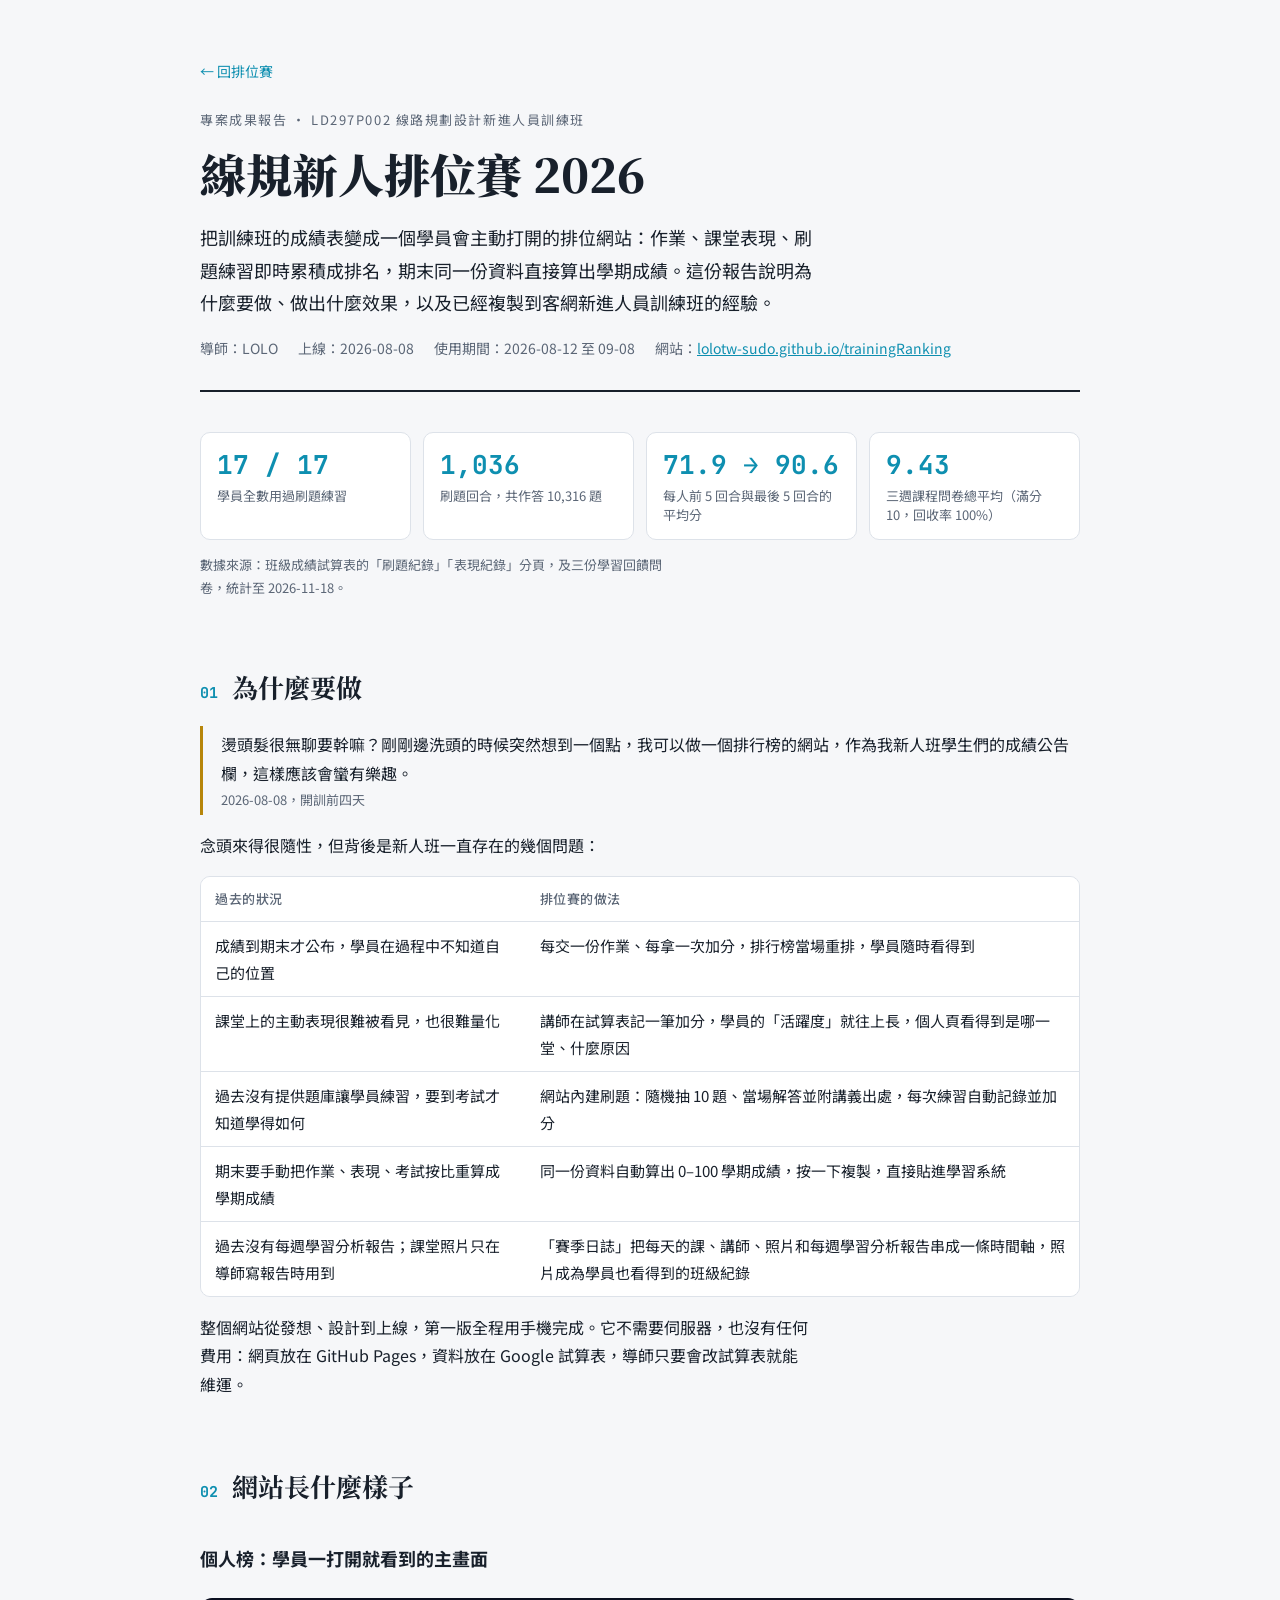
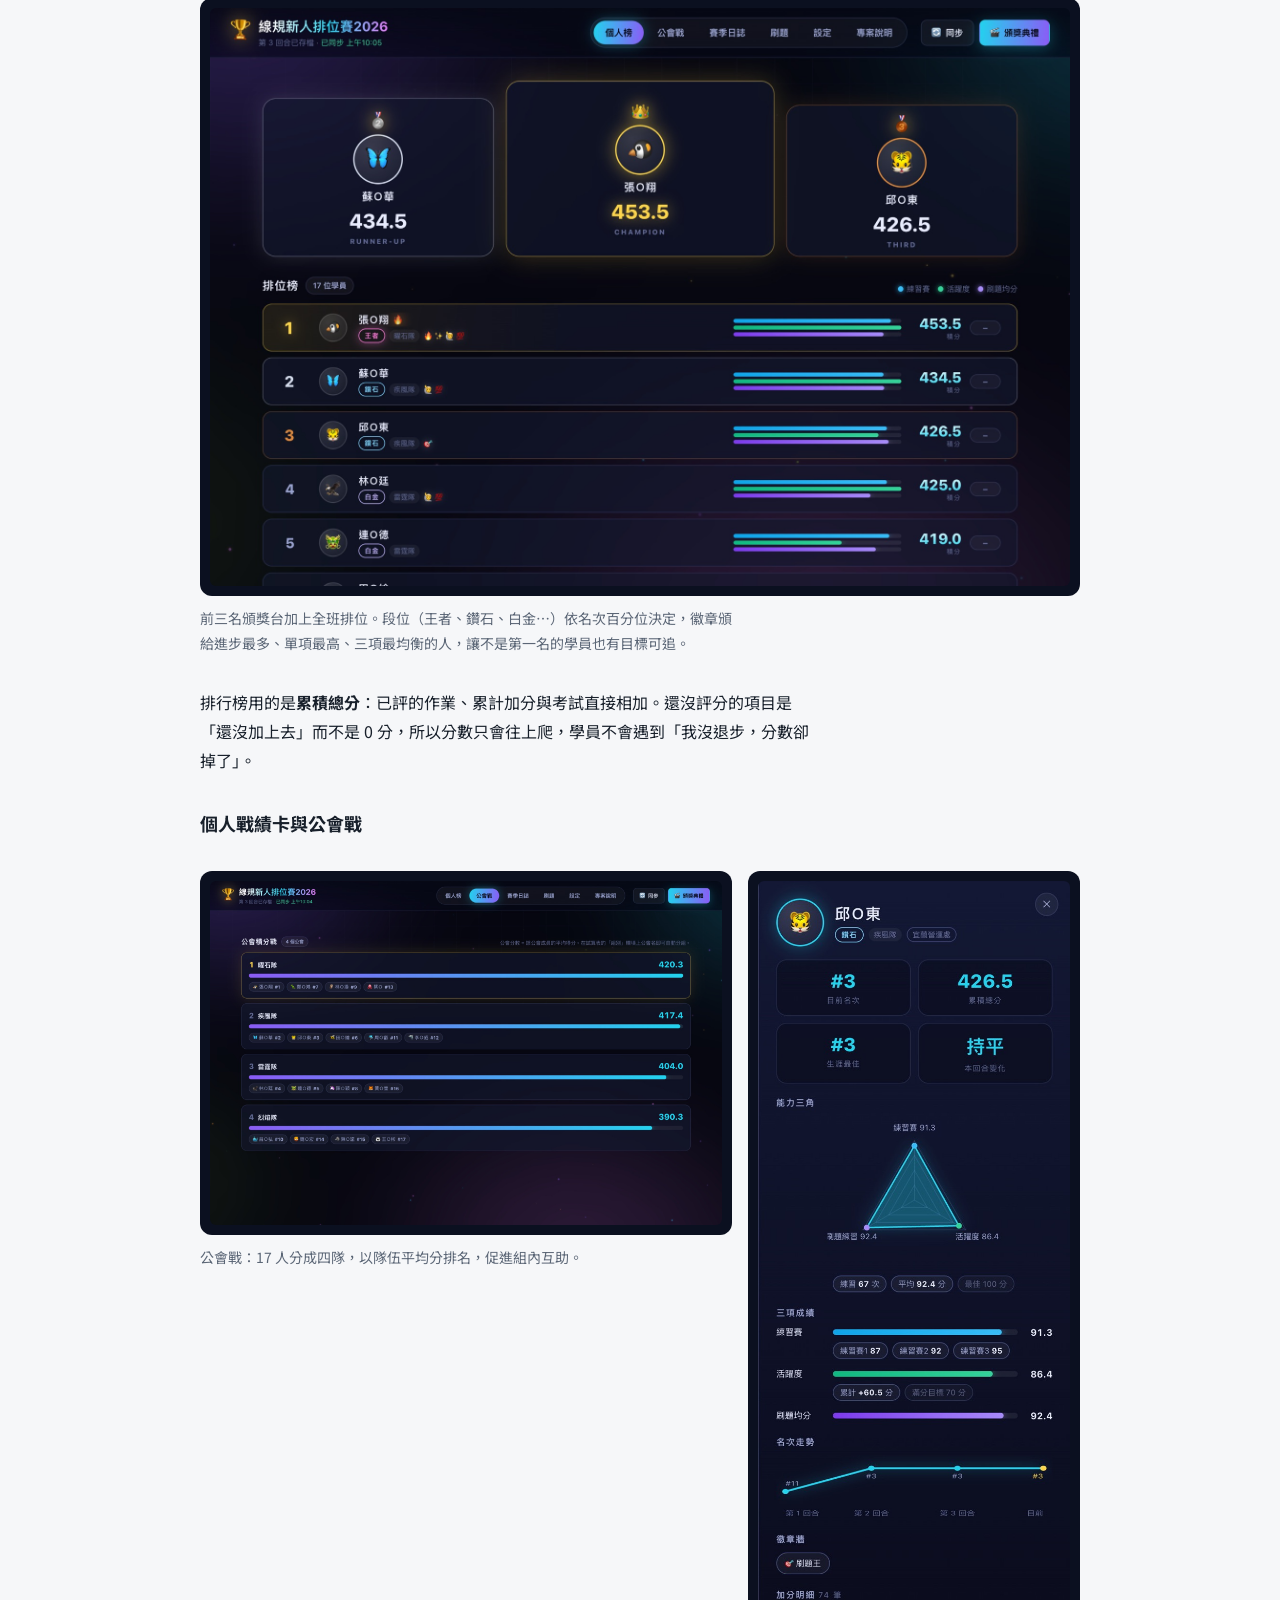
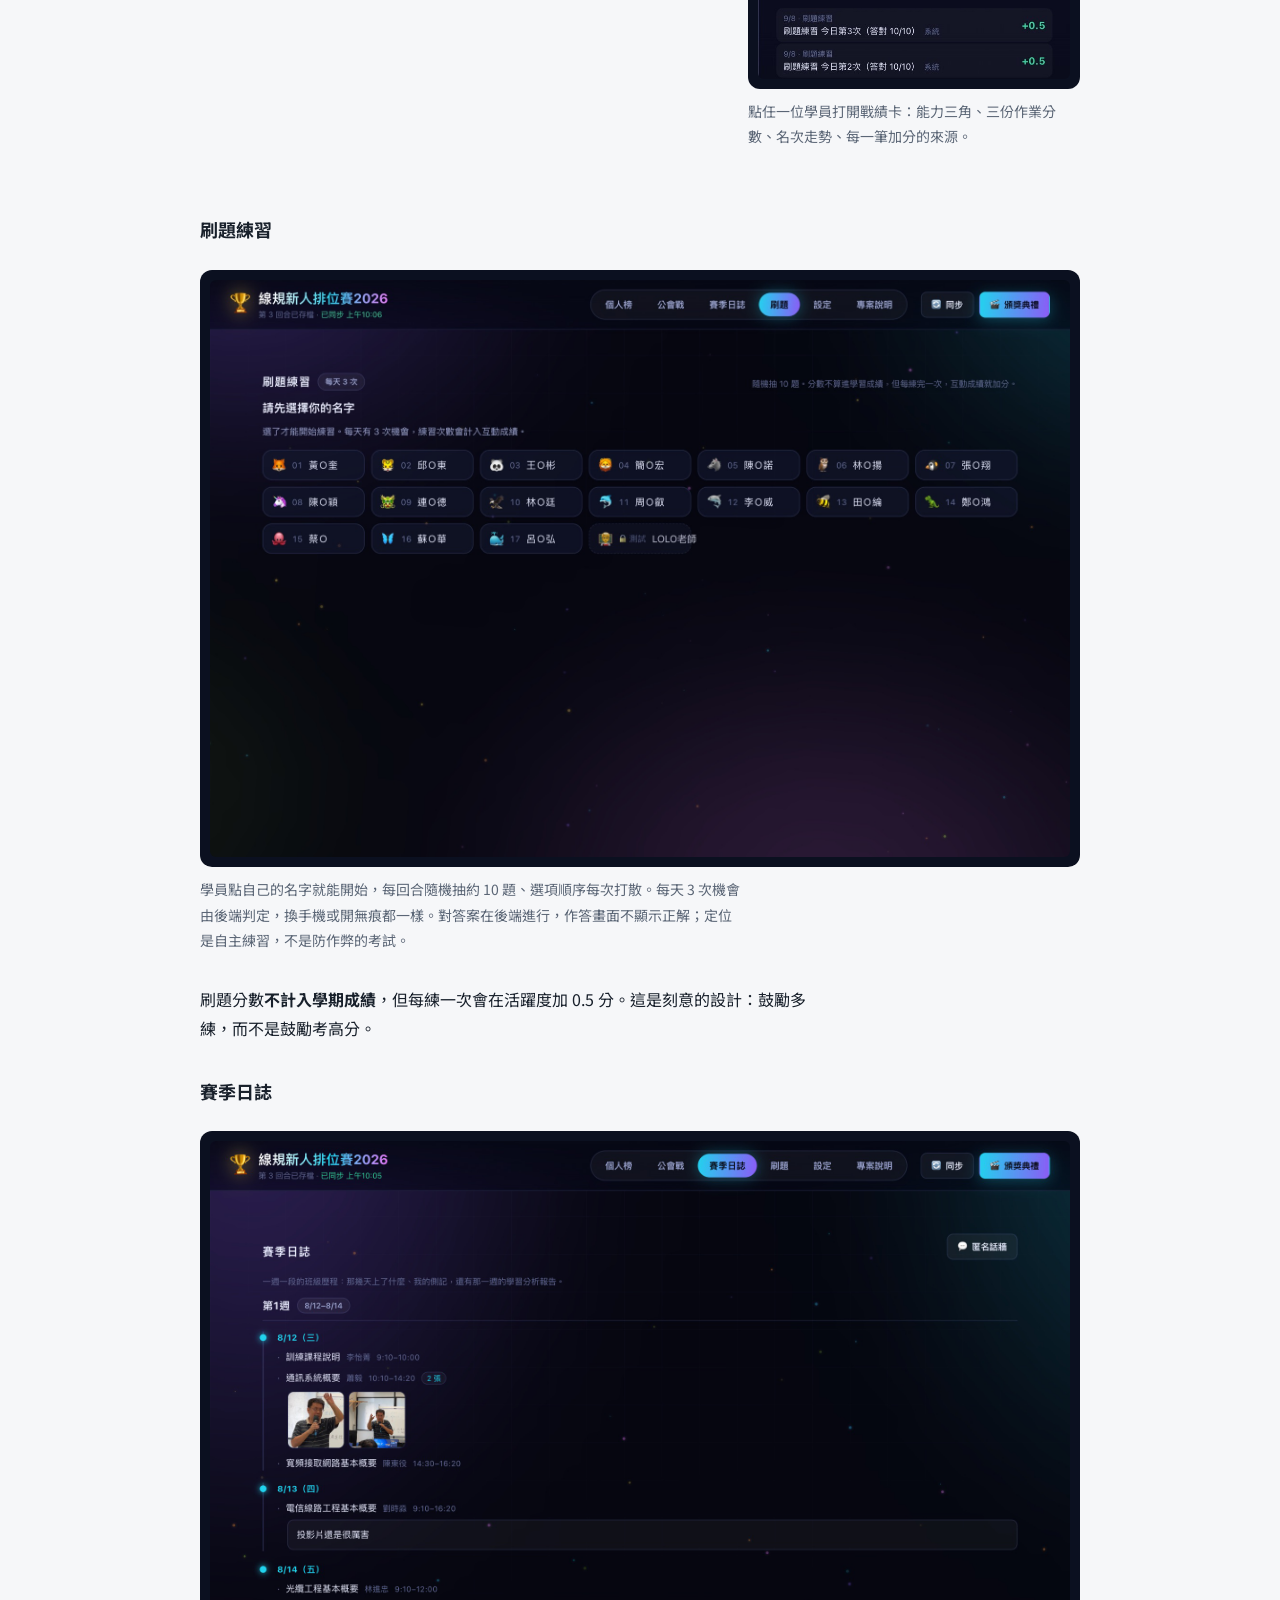
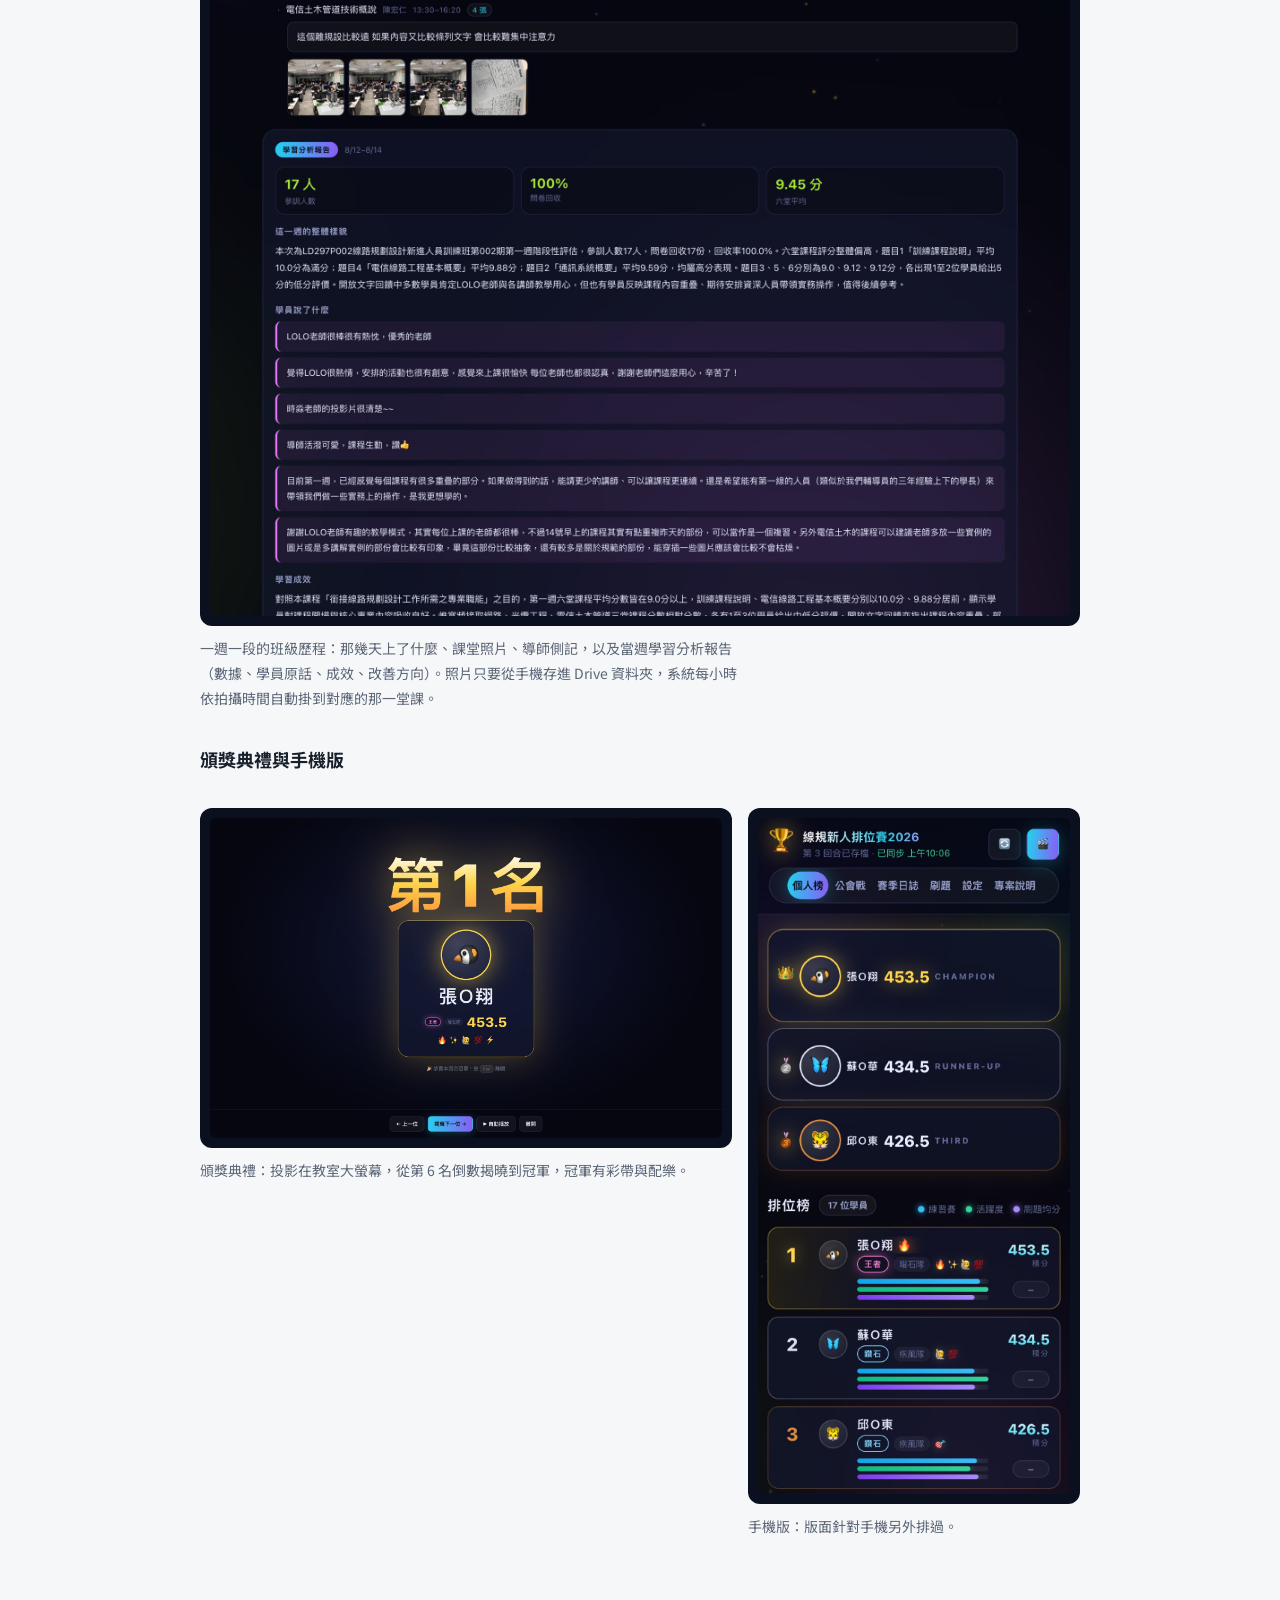
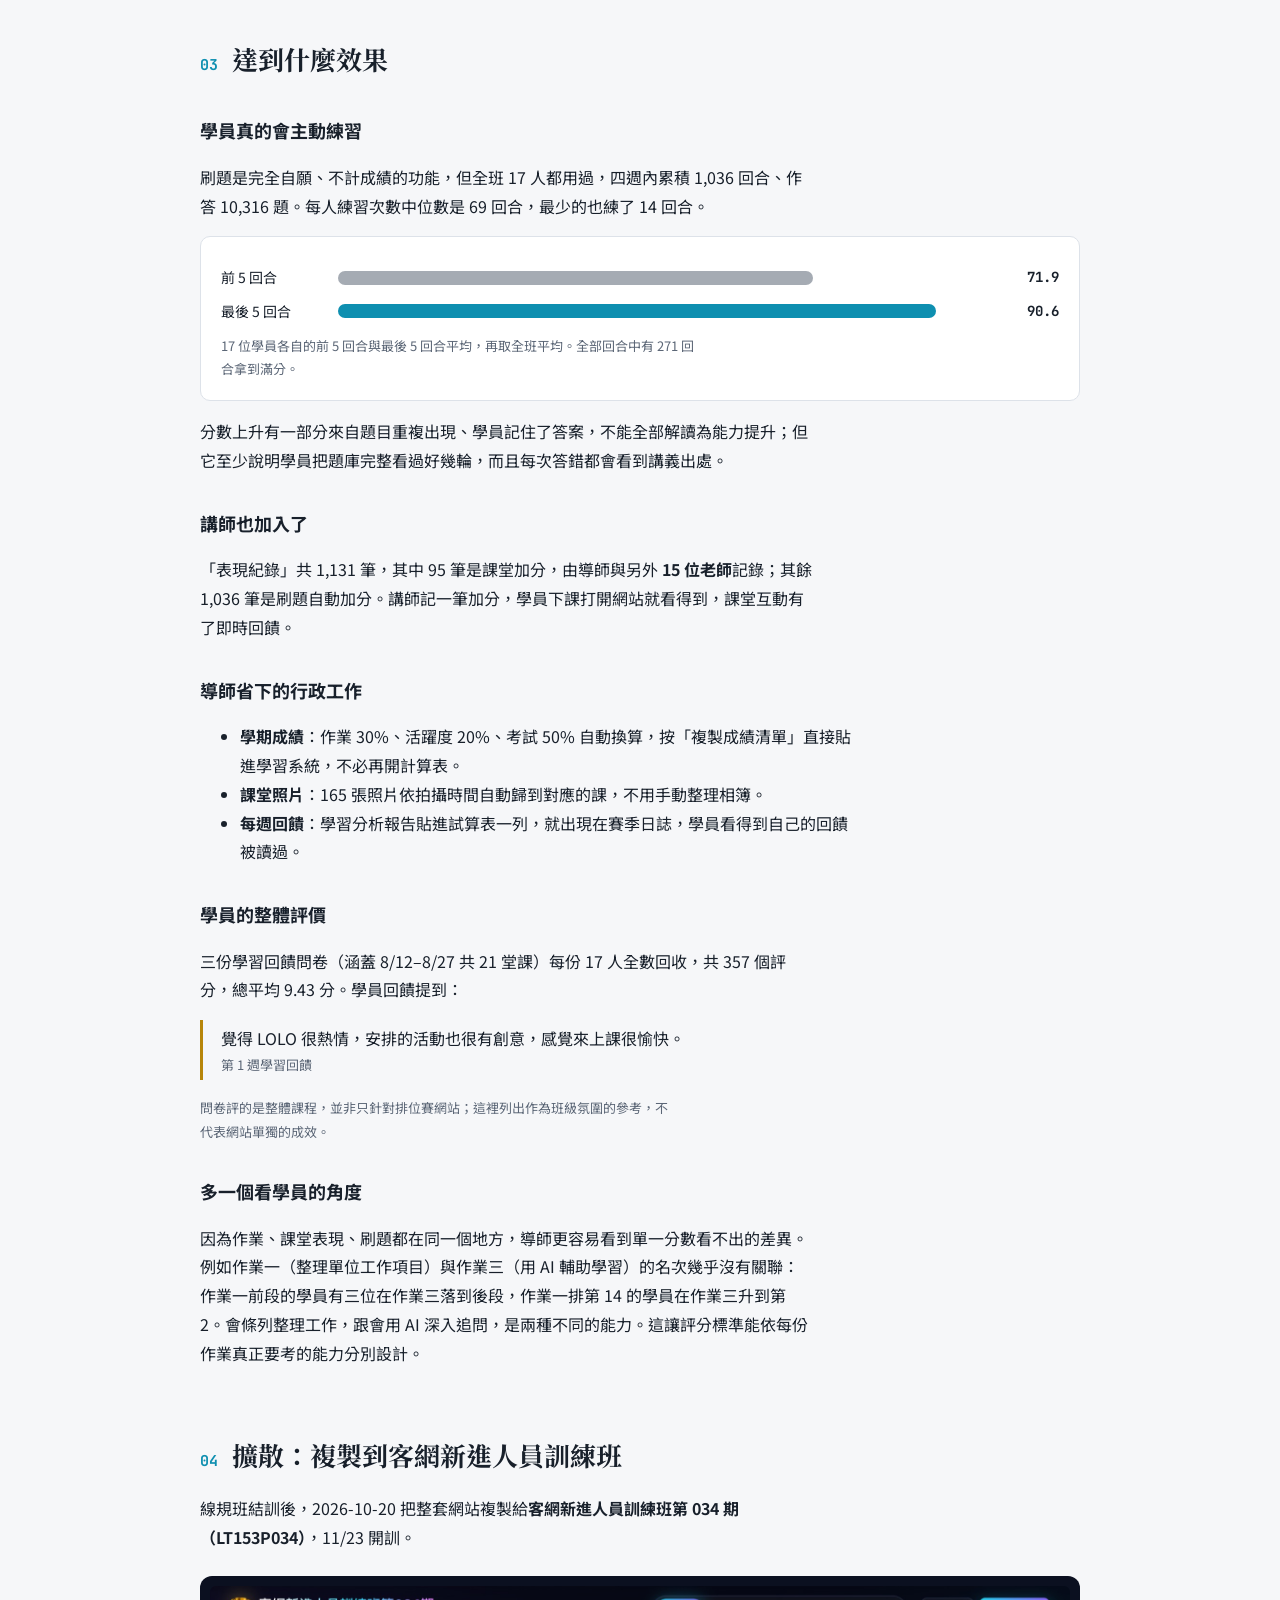
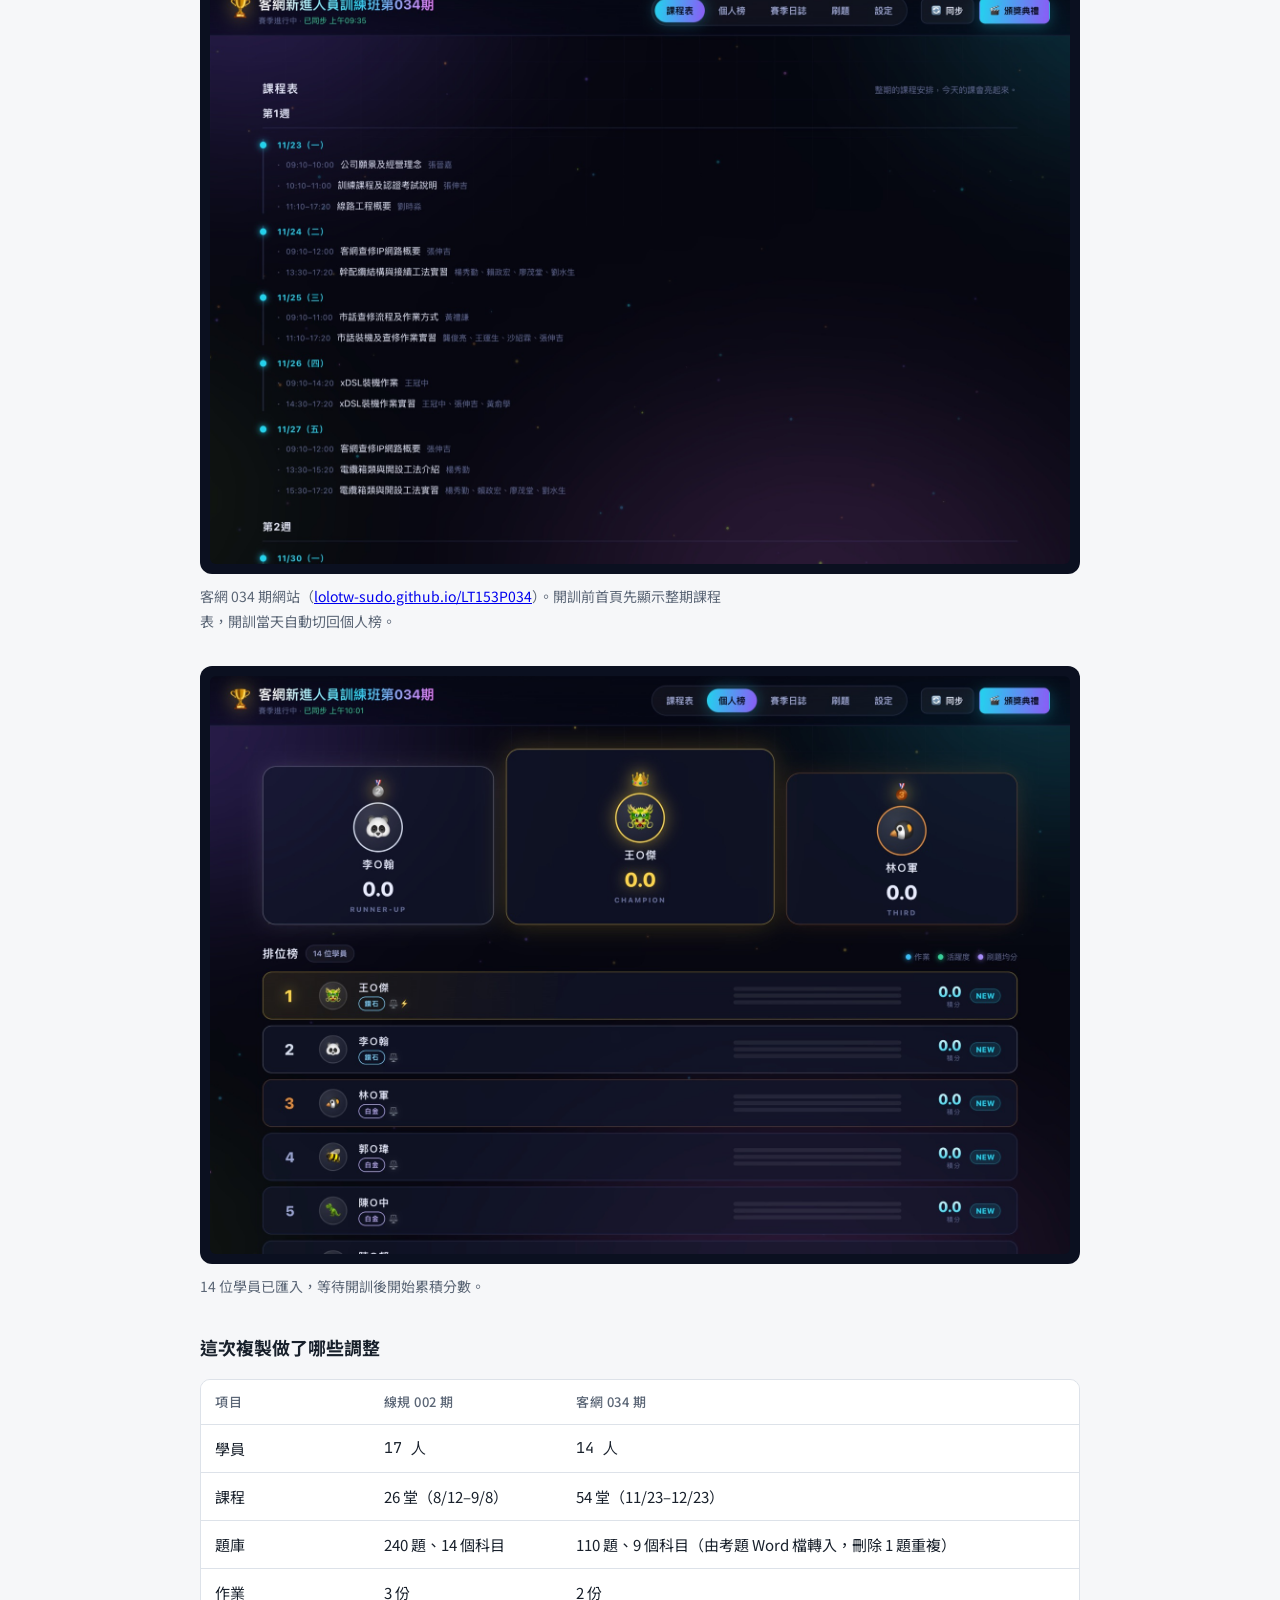
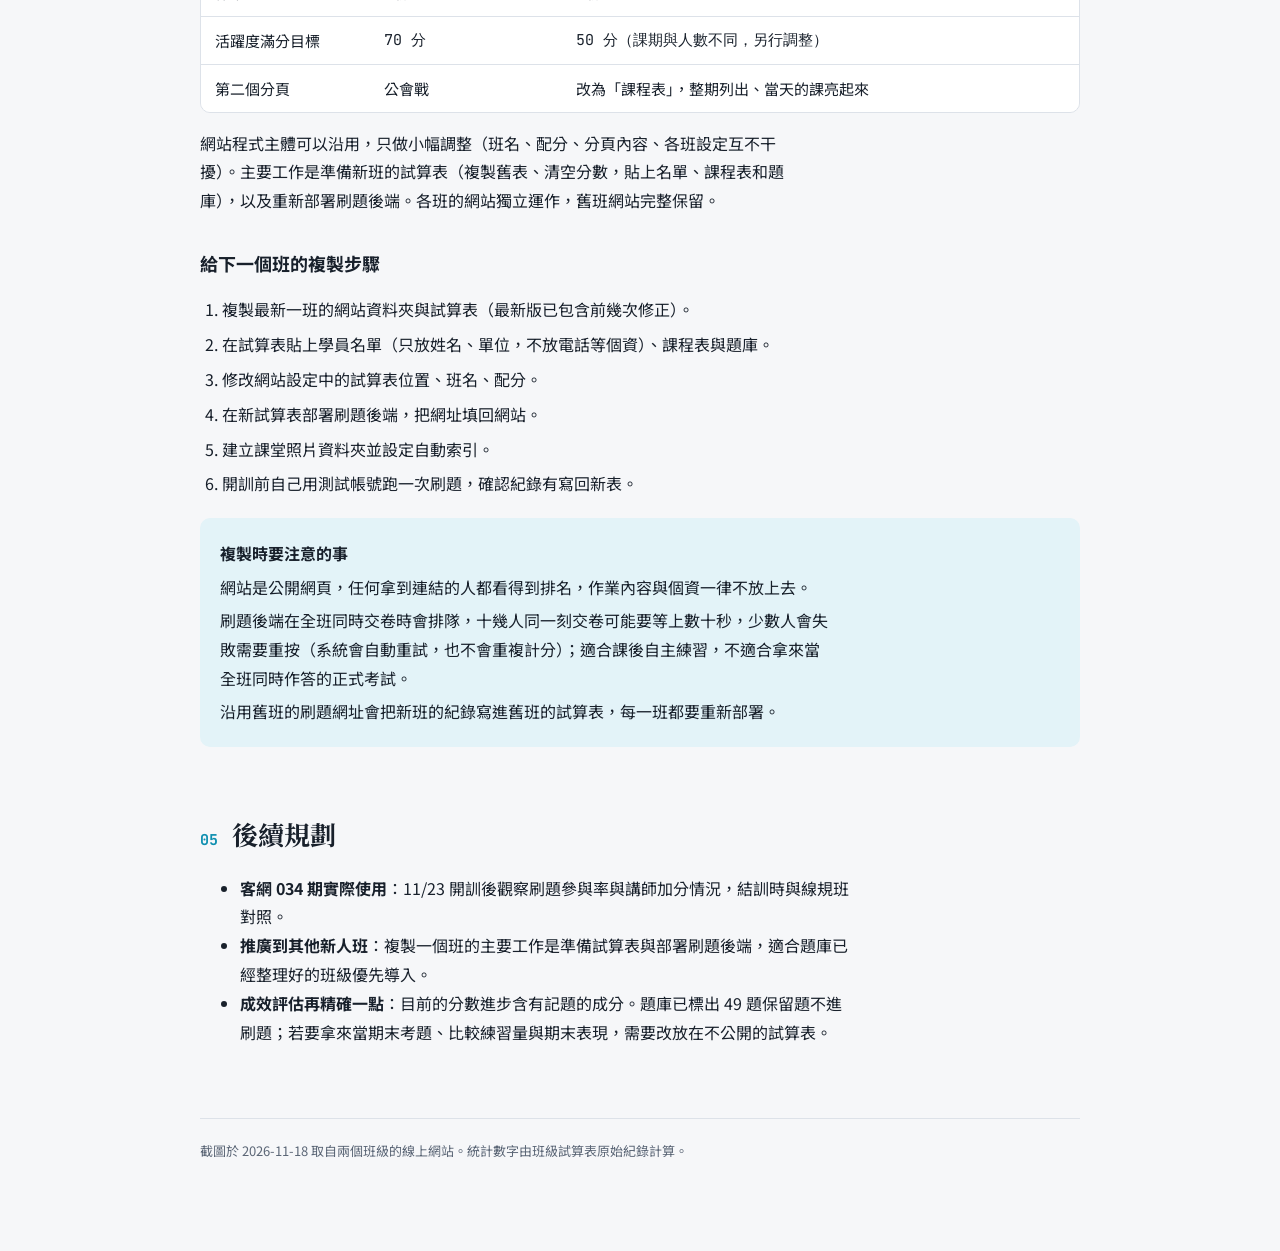
==== report/index.html @ 1663fa32 "專案說明：更正過去沒有學習分析報告、照片用途 Co-Authored-By: Claude Opus 5.5 <noreply@anthropic.com>" ====
<!DOCTYPE html>
<html lang="zh-Hant">
<head>
<meta charset="utf-8">
<meta name="viewport" content="width=device-width, initial-scale=1, viewport-fit=cover">
<link rel="icon" href="data:image/svg+xml,<svg xmlns=%27http://www.w3.org/2000/svg%27 viewBox=%270 0 100 100%27><text y=%27.9em%27 font-size=%2790%27>🏆</text></svg>">
<title>新人排位賽專案報告</title>
<link rel="stylesheet" href="https://fonts.googleapis.com/css2?family=Noto+Sans+TC:wght@400;500;700&family=Noto+Serif+TC:wght@600;900&family=JetBrains+Mono:wght@500;700&display=swap">
<style>
/* 版面：單欄報告，章節標號對應報告大綱；截圖用深色畫框呈現（網站本身是深色） */
:root{
  --bg:#f6f7f9; --paper:#ffffff; --ink:#18202b; --muted:#5b6676; --line:#dde2e9;
  --accent:#0e8fb0; --accent-soft:#e3f3f8; --gold:#b7860b; --frame:#0b1020;
  --f-display:"Noto Serif TC","Songti TC",serif;
  --f-body:"Noto Sans TC","PingFang TC","Microsoft JhengHei",sans-serif;
  --f-num:"JetBrains Mono",ui-monospace,Menlo,monospace;
}
@media (prefers-color-scheme:dark){:root:not([data-theme="light"]){
  --bg:#0d1118; --paper:#141a24; --ink:#e7ebf1; --muted:#9aa5b5; --line:#2a3342;
  --accent:#4cc3e2; --accent-soft:#16303a; --gold:#e7b84a; --frame:#05070d; color-scheme:dark}}
:root[data-theme="dark"]{
  --bg:#0d1118; --paper:#141a24; --ink:#e7ebf1; --muted:#9aa5b5; --line:#2a3342;
  --accent:#4cc3e2; --accent-soft:#16303a; --gold:#e7b84a; --frame:#05070d; color-scheme:dark}
body{background:var(--bg);color:var(--ink);font-family:var(--f-body);font-size:16px;line-height:1.8}
.wrap{max-width:880px;margin:0 auto;padding-block:48px 80px;
  padding-left:max(16px,env(safe-area-inset-left,0px));padding-right:max(16px,env(safe-area-inset-right,0px))}
header{border-bottom:2px solid var(--ink);padding-bottom:28px;margin-bottom:40px}
.eyebrow{font-size:13px;letter-spacing:.12em;color:var(--muted)}
h1{font-family:var(--f-display);font-weight:900;font-size:clamp(30px,6vw,46px);line-height:1.25;margin:.3em 0 .4em;text-wrap:balance}
.lede{font-size:18px;color:var(--ink);max-width:62ch;margin:0}
.meta{display:flex;flex-wrap:wrap;gap:6px 20px;margin-top:18px;font-size:14px;color:var(--muted)}
.meta a{color:var(--accent)}
h2{font-family:var(--f-display);font-size:26px;margin:64px 0 16px;display:flex;gap:14px;align-items:baseline;text-wrap:balance}
h2 .no{font-family:var(--f-num);font-size:15px;color:var(--accent);font-weight:700}
h3{font-size:18px;margin:32px 0 8px}
p,li{max-width:68ch}
.kpis{display:grid;grid-template-columns:repeat(4,minmax(0,1fr));gap:12px;margin:8px 0 8px}
.kpi{background:var(--paper);border:1px solid var(--line);border-radius:10px;padding:16px 16px 14px;min-width:0}
.kpi b{display:block;font-family:var(--f-num);font-size:26px;line-height:1.2;color:var(--accent);font-variant-numeric:tabular-nums}
.kpi span{display:block;font-size:13px;color:var(--muted);line-height:1.5;margin-top:6px}
@media (max-width:680px){.kpis{grid-template-columns:repeat(2,minmax(0,1fr))}}
.note{font-size:13px;color:var(--muted)}
figure{margin:24px 0 32px}
figure .shot{background:var(--frame);border-radius:12px;padding:10px;overflow:hidden}
figure img{display:block;width:100%;height:auto;border-radius:6px}
figcaption{font-size:14px;color:var(--muted);margin-top:10px;max-width:68ch}
.pair{display:grid;grid-template-columns:minmax(0,1.6fr) minmax(0,1fr);gap:16px;align-items:start}
@media (max-width:680px){.pair{grid-template-columns:1fr}}
.narrow .shot{max-width:380px}
table{border-collapse:collapse;width:100%;font-size:15px;background:var(--paper)}
.tbl{overflow-x:auto;border:1px solid var(--line);border-radius:10px;margin:16px 0}
th,td{text-align:left;padding:10px 14px;border-bottom:1px solid var(--line);vertical-align:top}
th{font-size:13px;color:var(--muted);font-weight:500;letter-spacing:.04em;white-space:nowrap}
tr:last-child td{border-bottom:0}
td.n{font-family:var(--f-num);font-variant-numeric:tabular-nums;white-space:nowrap}
.trend{background:var(--paper);border:1px solid var(--line);border-radius:10px;padding:20px;margin:16px 0}
.bar{display:grid;grid-template-columns:7.5em minmax(0,1fr) 3.5em;gap:12px;align-items:center;margin:8px 0;font-size:14px}
.bar i{display:block;height:14px;border-radius:7px;background:var(--accent)}
.bar i.lo{background:var(--muted);opacity:.55}
.bar em{font-style:normal;font-family:var(--f-num);font-weight:700;text-align:right}
blockquote{margin:16px 0;padding:4px 0 4px 18px;border-left:3px solid var(--gold);color:var(--ink)}
blockquote cite{display:block;font-style:normal;font-size:13px;color:var(--muted)}
ol.steps{padding-left:1.4em}
ol.steps li{margin:6px 0}
.callout{background:var(--accent-soft);border-radius:10px;padding:16px 20px;margin:20px 0}
.callout p{margin:.3em 0}
footer{margin-top:72px;padding-top:20px;border-top:1px solid var(--line);font-size:13px;color:var(--muted)}
.back{display:inline-block;margin-bottom:24px;font-size:14px;color:var(--accent);text-decoration:none}
.back:hover{text-decoration:underline}
a:focus-visible{outline:2px solid var(--accent);outline-offset:2px}
</style>
</head>
<body>

<div class="wrap">
<a class="back" href="../">← 回排位賽</a>
<header>
  <div class="eyebrow">專案成果報告 ・ LD297P002 線路規劃設計新進人員訓練班</div>
  <h1>線規新人排位賽 2026</h1>
  <p class="lede">把訓練班的成績表變成一個學員會主動打開的排位網站：作業、課堂表現、刷題練習即時累積成排名，期末同一份資料直接算出學期成績。這份報告說明為什麼要做、做出什麼效果，以及已經複製到客網新進人員訓練班的經驗。</p>
  <div class="meta">
    <span>導師：LOLO</span>
    <span>上線：2026-08-08</span>
    <span>使用期間：2026-08-12 至 09-08</span>
    <span>網站：<a href="https://lolotw-sudo.github.io/trainingRanking/" target="_blank" rel="noopener">lolotw-sudo.github.io/trainingRanking</a></span>
  </div>
</header>

<section>
  <div class="kpis">
    <div class="kpi"><b>17 / 17</b><span>學員全數用過刷題練習</span></div>
    <div class="kpi"><b>1,036</b><span>刷題回合，共作答 10,316 題</span></div>
    <div class="kpi"><b>71.9 → 90.6</b><span>每人前 5 回合與最後 5 回合的平均分</span></div>
    <div class="kpi"><b>9.43</b><span>三週課程問卷總平均（滿分 10，回收率 100%）</span></div>
  </div>
  <p class="note">數據來源：班級成績試算表的「刷題紀錄」「表現紀錄」分頁，及三份學習回饋問卷，統計至 2026-11-18。</p>
</section>

<section>
  <h2><span class="no">01</span>為什麼要做</h2>
  <blockquote>
    燙頭髮很無聊要幹嘛？剛剛邊洗頭的時候突然想到一個點，我可以做一個排行榜的網站，作為我新人班學生們的成績公告欄，這樣應該會蠻有樂趣。
    <cite>2026-08-08，開訓前四天</cite>
  </blockquote>
  <p>念頭來得很隨性，但背後是新人班一直存在的幾個問題：</p>
  <div class="tbl"><table>
    <thead><tr><th>過去的狀況</th><th>排位賽的做法</th></tr></thead>
    <tbody>
      <tr><td>成績到期末才公布，學員在過程中不知道自己的位置</td><td>每交一份作業、每拿一次加分，排行榜當場重排，學員隨時看得到</td></tr>
      <tr><td>課堂上的主動表現很難被看見，也很難量化</td><td>講師在試算表記一筆加分，學員的「活躍度」就往上長，個人頁看得到是哪一堂、什麼原因</td></tr>
      <tr><td>過去沒有提供題庫讓學員練習，要到考試才知道學得如何</td><td>網站內建刷題：隨機抽 10 題、當場解答並附講義出處，每次練習自動記錄並加分</td></tr>
      <tr><td>期末要手動把作業、表現、考試按比重算成學期成績</td><td>同一份資料自動算出 0–100 學期成績，按一下複製，直接貼進學習系統</td></tr>
      <tr><td>過去沒有每週學習分析報告；課堂照片只在導師寫報告時用到</td><td>「賽季日誌」把每天的課、講師、照片和每週學習分析報告串成一條時間軸，照片成為學員也看得到的班級紀錄</td></tr>
    </tbody>
  </table></div>
  <p>整個網站從發想、設計到上線，第一版全程用手機完成。它不需要伺服器，也沒有任何費用：網頁放在 GitHub Pages，資料放在 Google 試算表，導師只要會改試算表就能維運。</p>
</section>

<section>
  <h2><span class="no">02</span>網站長什麼樣子</h2>

  <h3>個人榜：學員一打開就看到的主畫面</h3>
  <figure>
    <div class="shot"><img src="img/01-solo.jpg" alt="個人榜：前三名頒獎台與 17 位學員的排位列表，每列有練習賽、活躍度、刷題均分三條進度條" loading="lazy"></div>
    <figcaption>前三名頒獎台加上全班排位。段位（王者、鑽石、白金⋯）依名次百分位決定，徽章頒給進步最多、單項最高、三項最均衡的人，讓不是第一名的學員也有目標可追。</figcaption>
  </figure>
  <p>排行榜用的是<strong>累積總分</strong>：已評的作業、累計加分與考試直接相加。還沒評分的項目是「還沒加上去」而不是 0 分，所以分數只會往上爬，學員不會遇到「我沒退步，分數卻掉了」。</p>

  <h3>個人戰績卡與公會戰</h3>
  <div class="pair">
    <figure>
      <div class="shot"><img src="img/02-team.jpg" alt="公會戰：四隊依平均累積分數排名" loading="lazy"></div>
      <figcaption>公會戰：17 人分成四隊，以隊伍平均分排名，促進組內互助。</figcaption>
    </figure>
    <figure>
      <div class="shot"><img src="img/03-card.jpg" alt="個人戰績卡：名次、累積總分、能力三角雷達圖、三項成績、名次走勢、徽章與加分明細" loading="lazy"></div>
      <figcaption>點任一位學員打開戰績卡：能力三角、三份作業分數、名次走勢、每一筆加分的來源。</figcaption>
    </figure>
  </div>

  <h3>刷題練習</h3>
  <figure>
    <div class="shot"><img src="img/05-quiz.jpg" alt="刷題頁：學員點選自己的名字開始練習，每天 3 次" loading="lazy"></div>
    <figcaption>學員點自己的名字就能開始，每回合隨機抽約 10 題、選項順序每次打散。每天 3 次機會由後端判定，換手機或開無痕都一樣。對答案在後端進行，作答畫面不顯示正解；定位是自主練習，不是防作弊的考試。</figcaption>
  </figure>
  <p>刷題分數<strong>不計入學期成績</strong>，但每練一次會在活躍度加 0.5 分。這是刻意的設計：鼓勵多練，而不是鼓勵考高分。</p>

  <h3>賽季日誌</h3>
  <figure>
    <div class="shot"><img src="img/04-log.jpg" alt="賽季日誌：第一週每天的課程、講師、課堂照片、導師側記與學習分析報告" loading="lazy"></div>
    <figcaption>一週一段的班級歷程：那幾天上了什麼、課堂照片、導師側記，以及當週學習分析報告（數據、學員原話、成效、改善方向）。照片只要從手機存進 Drive 資料夾，系統每小時依拍攝時間自動掛到對應的那一堂課。</figcaption>
  </figure>

  <h3>頒獎典禮與手機版</h3>
  <div class="pair">
    <figure>
      <div class="shot"><img src="img/07-ceremony.jpg" alt="頒獎典禮全螢幕畫面：第 1 名揭曉" loading="lazy"></div>
      <figcaption>頒獎典禮：投影在教室大螢幕，從第 6 名倒數揭曉到冠軍，冠軍有彩帶與配樂。</figcaption>
    </figure>
    <figure class="narrow">
      <div class="shot"><img src="img/06-mobile.jpg" alt="手機版個人榜" loading="lazy"></div>
      <figcaption>手機版：版面針對手機另外排過。</figcaption>
    </figure>
  </div>
</section>

<section>
  <h2><span class="no">03</span>達到什麼效果</h2>

  <h3>學員真的會主動練習</h3>
  <p>刷題是完全自願、不計成績的功能，但全班 17 人都用過，四週內累積 1,036 回合、作答 10,316 題。每人練習次數中位數是 69 回合，最少的也練了 14 回合。</p>
  <div class="trend" role="img" aria-label="每位學員前 5 回合平均 71.9 分，最後 5 回合平均 90.6 分">
    <div class="bar"><span>前 5 回合</span><i class="lo" style="width:71.9%"></i><em>71.9</em></div>
    <div class="bar"><span>最後 5 回合</span><i style="width:90.6%"></i><em>90.6</em></div>
    <p class="note" style="margin:10px 0 0">17 位學員各自的前 5 回合與最後 5 回合平均，再取全班平均。全部回合中有 271 回合拿到滿分。</p>
  </div>
  <p>分數上升有一部分來自題目重複出現、學員記住了答案，不能全部解讀為能力提升；但它至少說明學員把題庫完整看過好幾輪，而且每次答錯都會看到講義出處。</p>

  <h3>講師也加入了</h3>
  <p>「表現紀錄」共 1,131 筆，其中 95 筆是課堂加分，由導師與另外 <strong>15 位老師</strong>記錄；其餘 1,036 筆是刷題自動加分。講師記一筆加分，學員下課打開網站就看得到，課堂互動有了即時回饋。</p>

  <h3>導師省下的行政工作</h3>
  <ul>
    <li><strong>學期成績</strong>：作業 30%、活躍度 20%、考試 50% 自動換算，按「複製成績清單」直接貼進學習系統，不必再開計算表。</li>
    <li><strong>課堂照片</strong>：165 張照片依拍攝時間自動歸到對應的課，不用手動整理相簿。</li>
    <li><strong>每週回饋</strong>：學習分析報告貼進試算表一列，就出現在賽季日誌，學員看得到自己的回饋被讀過。</li>
  </ul>

  <h3>學員的整體評價</h3>
  <p>三份學習回饋問卷（涵蓋 8/12–8/27 共 21 堂課）每份 17 人全數回收，共 357 個評分，總平均 9.43 分。學員回饋提到：</p>
  <blockquote>覺得 LOLO 很熱情，安排的活動也很有創意，感覺來上課很愉快。<cite>第 1 週學習回饋</cite></blockquote>
  <p class="note">問卷評的是整體課程，並非只針對排位賽網站；這裡列出作為班級氛圍的參考，不代表網站單獨的成效。</p>

  <h3>多一個看學員的角度</h3>
  <p>因為作業、課堂表現、刷題都在同一個地方，導師更容易看到單一分數看不出的差異。例如作業一（整理單位工作項目）與作業三（用 AI 輔助學習）的名次幾乎沒有關聯：作業一前段的學員有三位在作業三落到後段，作業一排第 14 的學員在作業三升到第 2。會條列整理工作，跟會用 AI 深入追問，是兩種不同的能力。這讓評分標準能依每份作業真正要考的能力分別設計。</p>
</section>

<section>
  <h2><span class="no">04</span>擴散：複製到客網新進人員訓練班</h2>
  <p>線規班結訓後，2026-10-20 把整套網站複製給<strong>客網新進人員訓練班第 034 期（LT153P034）</strong>，11/23 開訓。</p>
  <figure>
    <div class="shot"><img src="img/08-kw-home.jpg" alt="客網 034 期網站首頁：課程表分頁，列出 11/23 起每天的課程與講師" loading="lazy"></div>
    <figcaption>客網 034 期網站（<a href="https://lolotw-sudo.github.io/LT153P034/" target="_blank" rel="noopener">lolotw-sudo.github.io/LT153P034</a>）。開訓前首頁先顯示整期課程表，開訓當天自動切回個人榜。</figcaption>
  </figure>
  <figure>
    <div class="shot"><img src="img/10-kw-solo.jpg" alt="客網 034 期個人榜，14 位學員已就位，分數尚未開始累積" loading="lazy"></div>
    <figcaption>14 位學員已匯入，等待開訓後開始累積分數。</figcaption>
  </figure>

  <h3>這次複製做了哪些調整</h3>
  <div class="tbl"><table>
    <thead><tr><th>項目</th><th>線規 002 期</th><th>客網 034 期</th></tr></thead>
    <tbody>
      <tr><td>學員</td><td class="n">17 人</td><td class="n">14 人</td></tr>
      <tr><td>課程</td><td>26 堂（8/12–9/8）</td><td>54 堂（11/23–12/23）</td></tr>
      <tr><td>題庫</td><td>240 題、14 個科目</td><td>110 題、9 個科目（由考題 Word 檔轉入，刪除 1 題重複）</td></tr>
      <tr><td>作業</td><td>3 份</td><td>2 份</td></tr>
      <tr><td>活躍度滿分目標</td><td class="n">70 分</td><td class="n">50 分（課期與人數不同，另行調整）</td></tr>
      <tr><td>第二個分頁</td><td>公會戰</td><td>改為「課程表」，整期列出、當天的課亮起來</td></tr>
    </tbody>
  </table></div>
  <p>網站程式主體可以沿用，只做小幅調整（班名、配分、分頁內容、各班設定互不干擾）。主要工作是準備新班的試算表（複製舊表、清空分數，貼上名單、課程表和題庫），以及重新部署刷題後端。各班的網站獨立運作，舊班網站完整保留。</p>

  <h3>給下一個班的複製步驟</h3>
  <ol class="steps">
    <li>複製最新一班的網站資料夾與試算表（最新版已包含前幾次修正）。</li>
    <li>在試算表貼上學員名單（只放姓名、單位，不放電話等個資）、課程表與題庫。</li>
    <li>修改網站設定中的試算表位置、班名、配分。</li>
    <li>在新試算表部署刷題後端，把網址填回網站。</li>
    <li>建立課堂照片資料夾並設定自動索引。</li>
    <li>開訓前自己用測試帳號跑一次刷題，確認紀錄有寫回新表。</li>
  </ol>

  <div class="callout">
    <p><strong>複製時要注意的事</strong></p>
    <p>網站是公開網頁，任何拿到連結的人都看得到排名，作業內容與個資一律不放上去。</p>
    <p>刷題後端在全班同時交卷時會排隊，十幾人同一刻交卷可能要等上數十秒，少數人會失敗需要重按（系統會自動重試，也不會重複計分）；適合課後自主練習，不適合拿來當全班同時作答的正式考試。</p>
    <p>沿用舊班的刷題網址會把新班的紀錄寫進舊班的試算表，每一班都要重新部署。</p>
  </div>
</section>

<section>
  <h2><span class="no">05</span>後續規劃</h2>
  <ul>
    <li><strong>客網 034 期實際使用</strong>：11/23 開訓後觀察刷題參與率與講師加分情況，結訓時與線規班對照。</li>
    <li><strong>推廣到其他新人班</strong>：複製一個班的主要工作是準備試算表與部署刷題後端，適合題庫已經整理好的班級優先導入。</li>
    <li><strong>成效評估再精確一點</strong>：目前的分數進步含有記題的成分。題庫已標出 49 題保留題不進刷題；若要拿來當期末考題、比較練習量與期末表現，需要改放在不公開的試算表。</li>
  </ul>
</section>

<footer>
  截圖於 2026-11-18 取自兩個班級的線上網站。統計數字由班級試算表原始紀錄計算。
</footer>
</div>
</body>
</html>
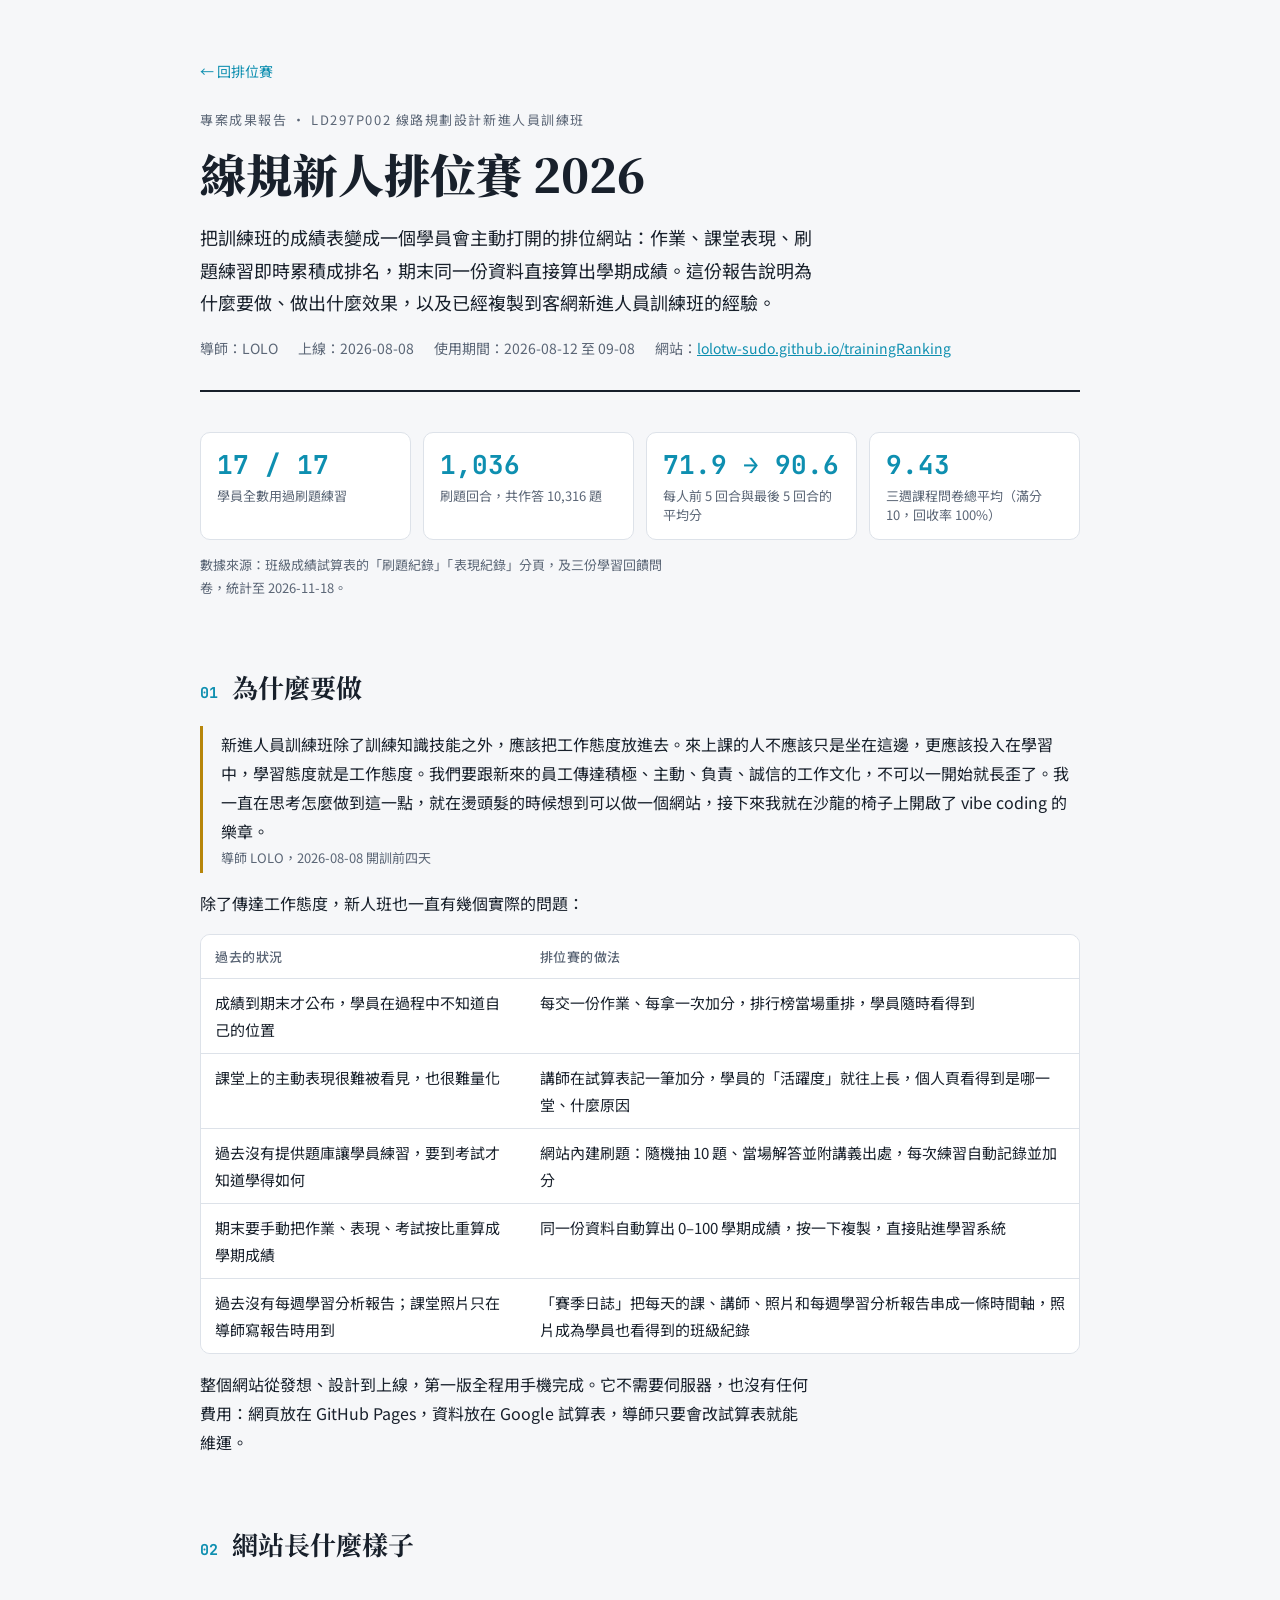
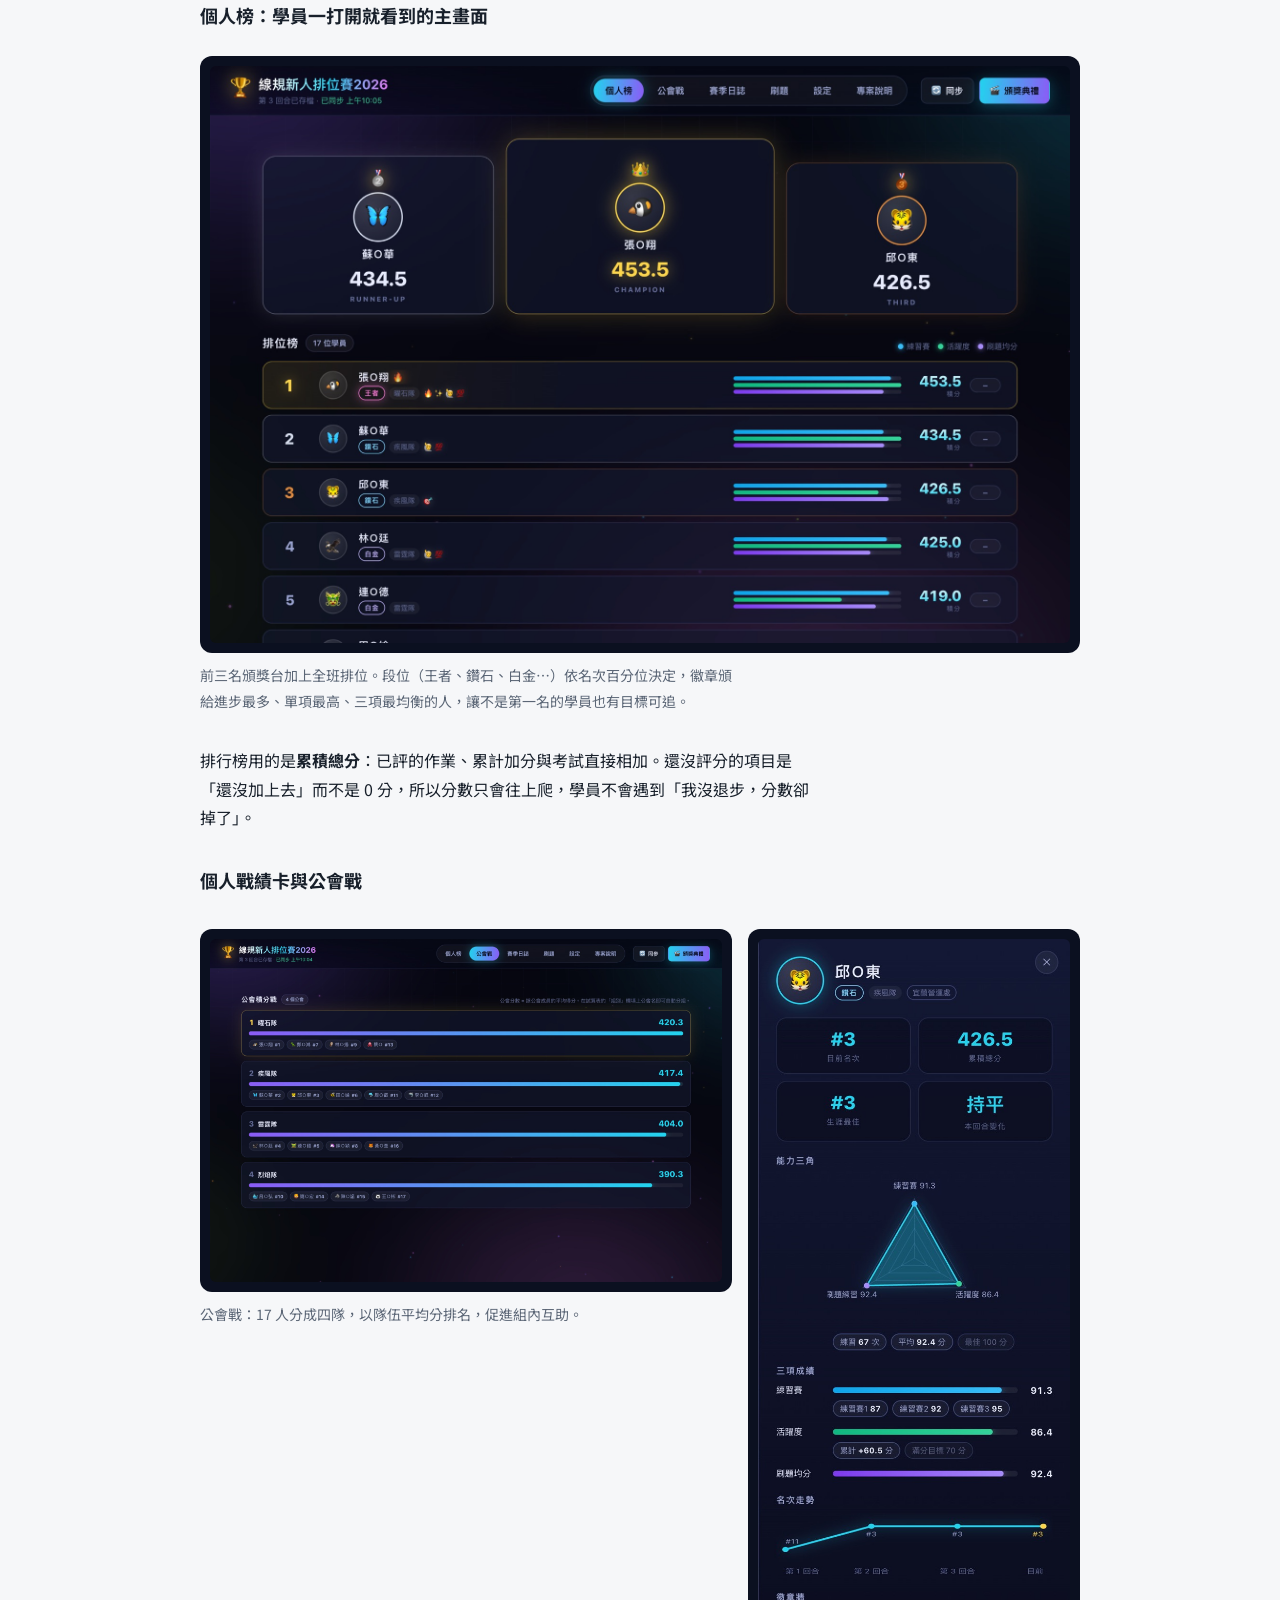
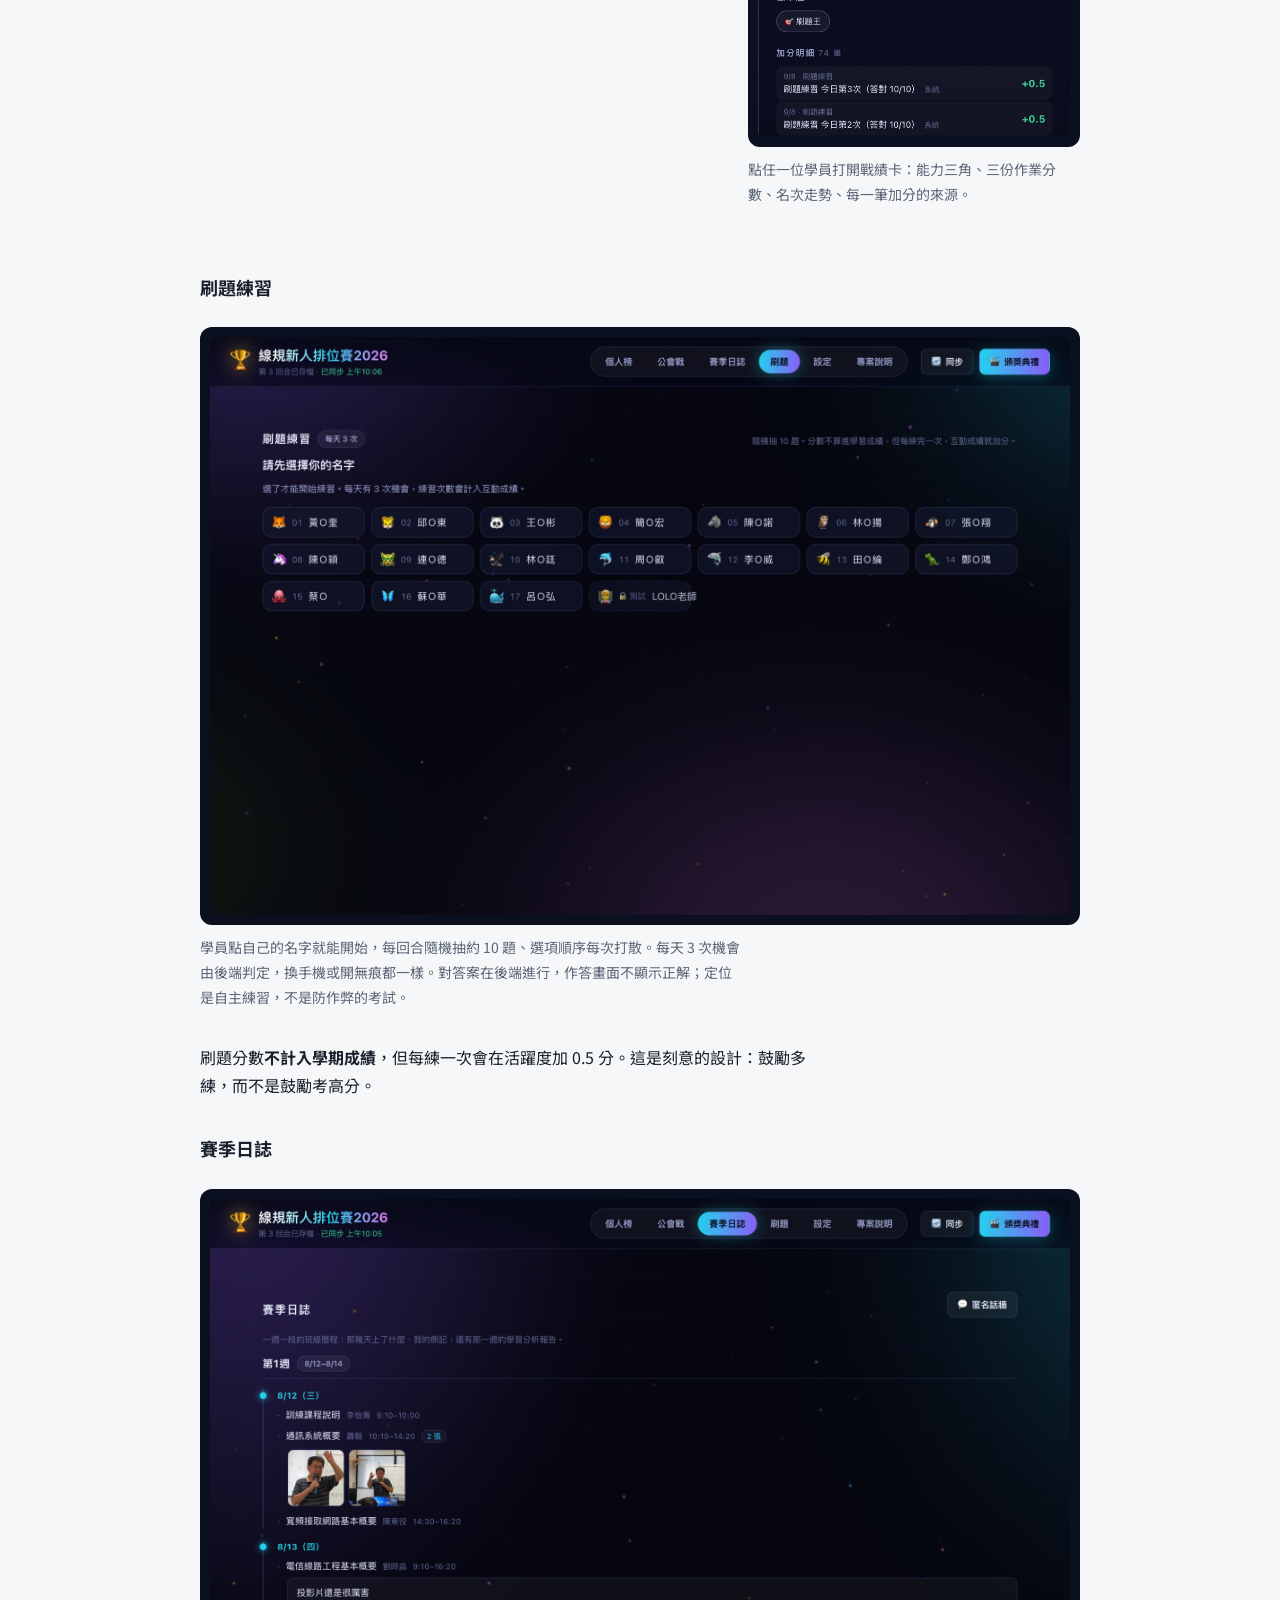
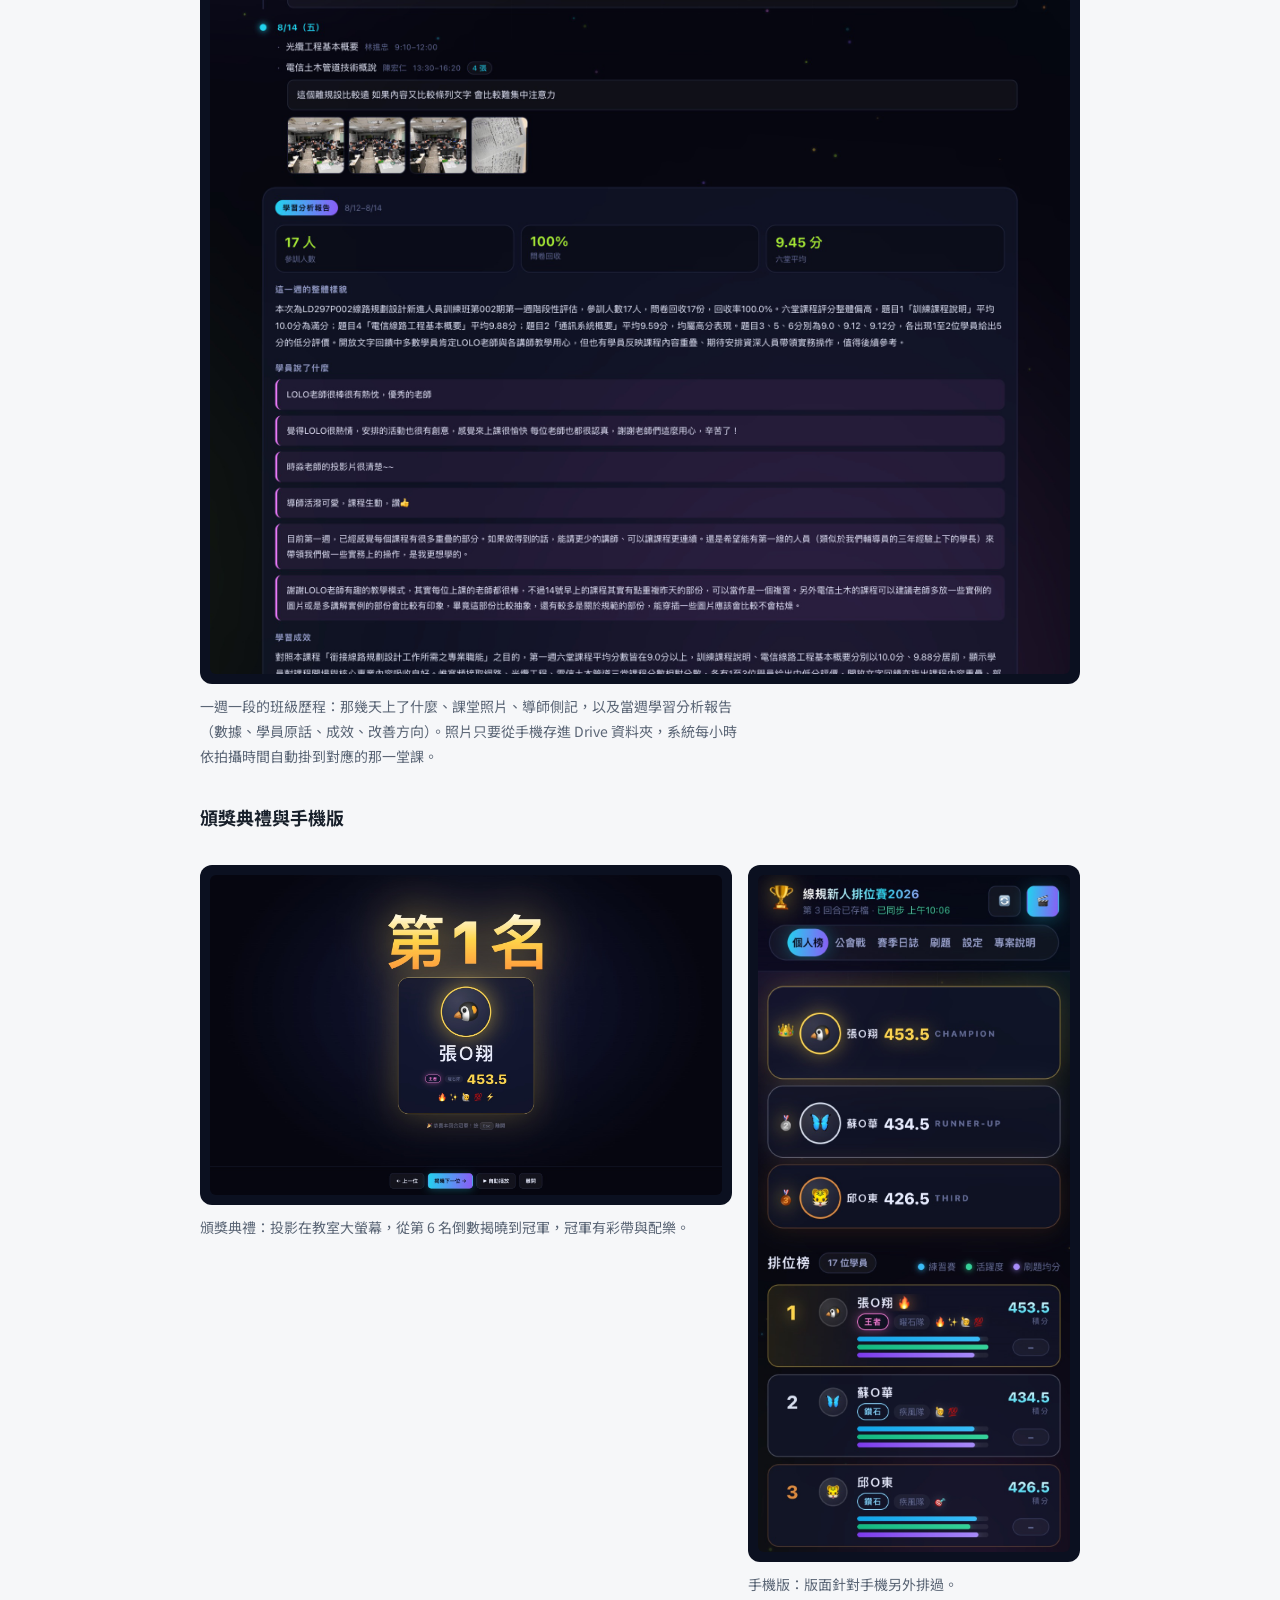
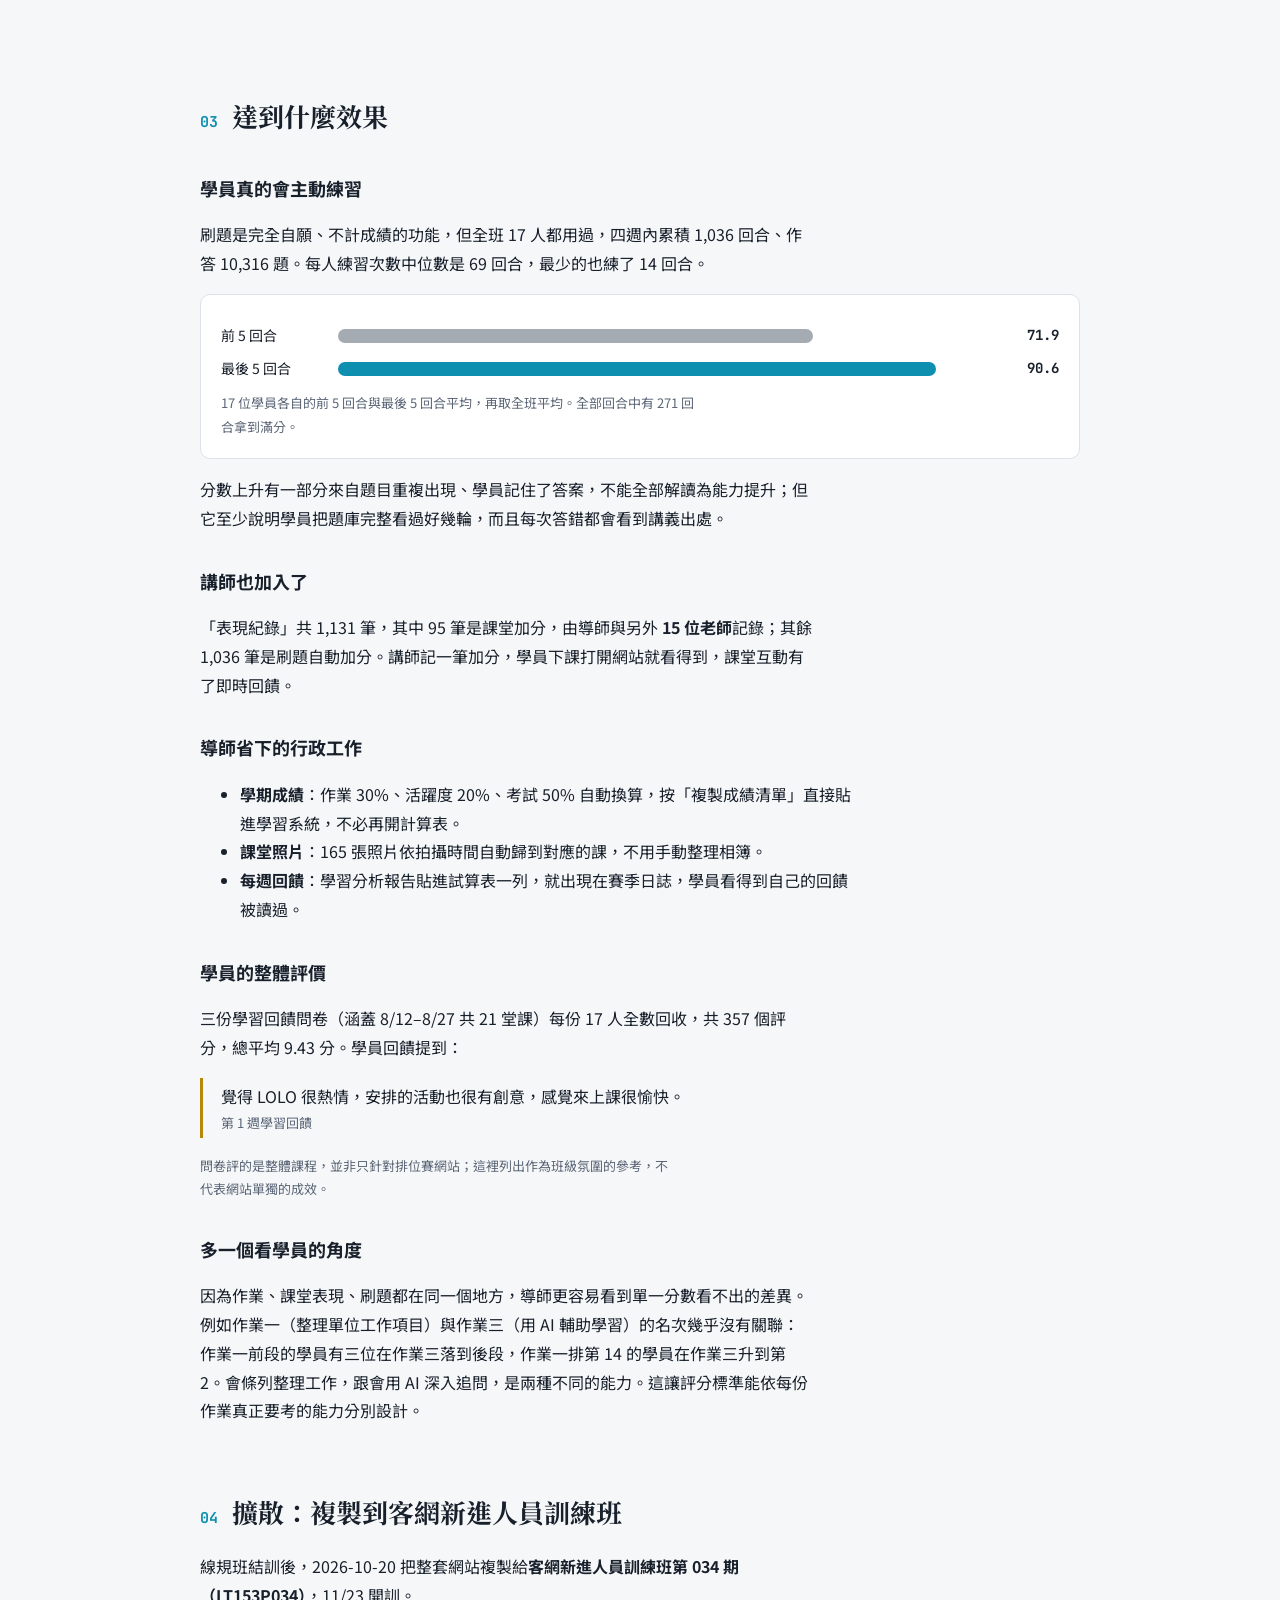
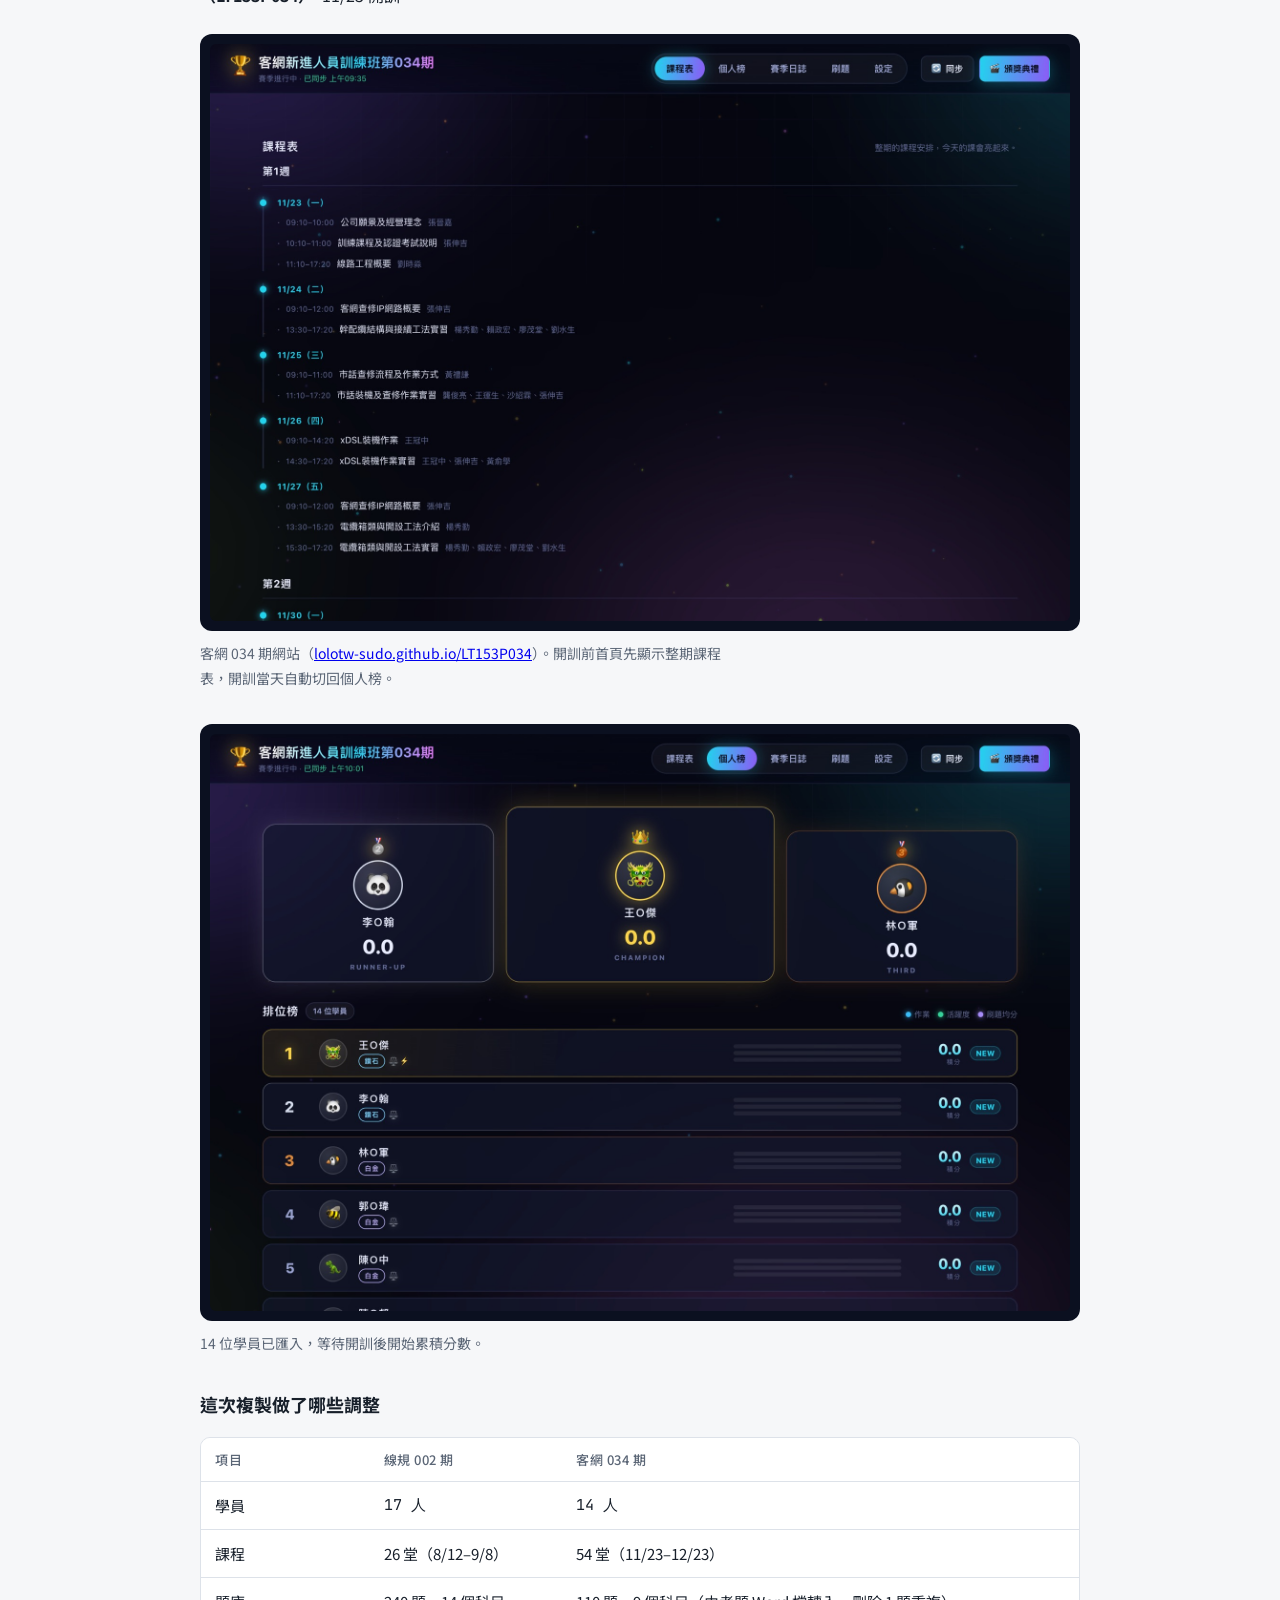
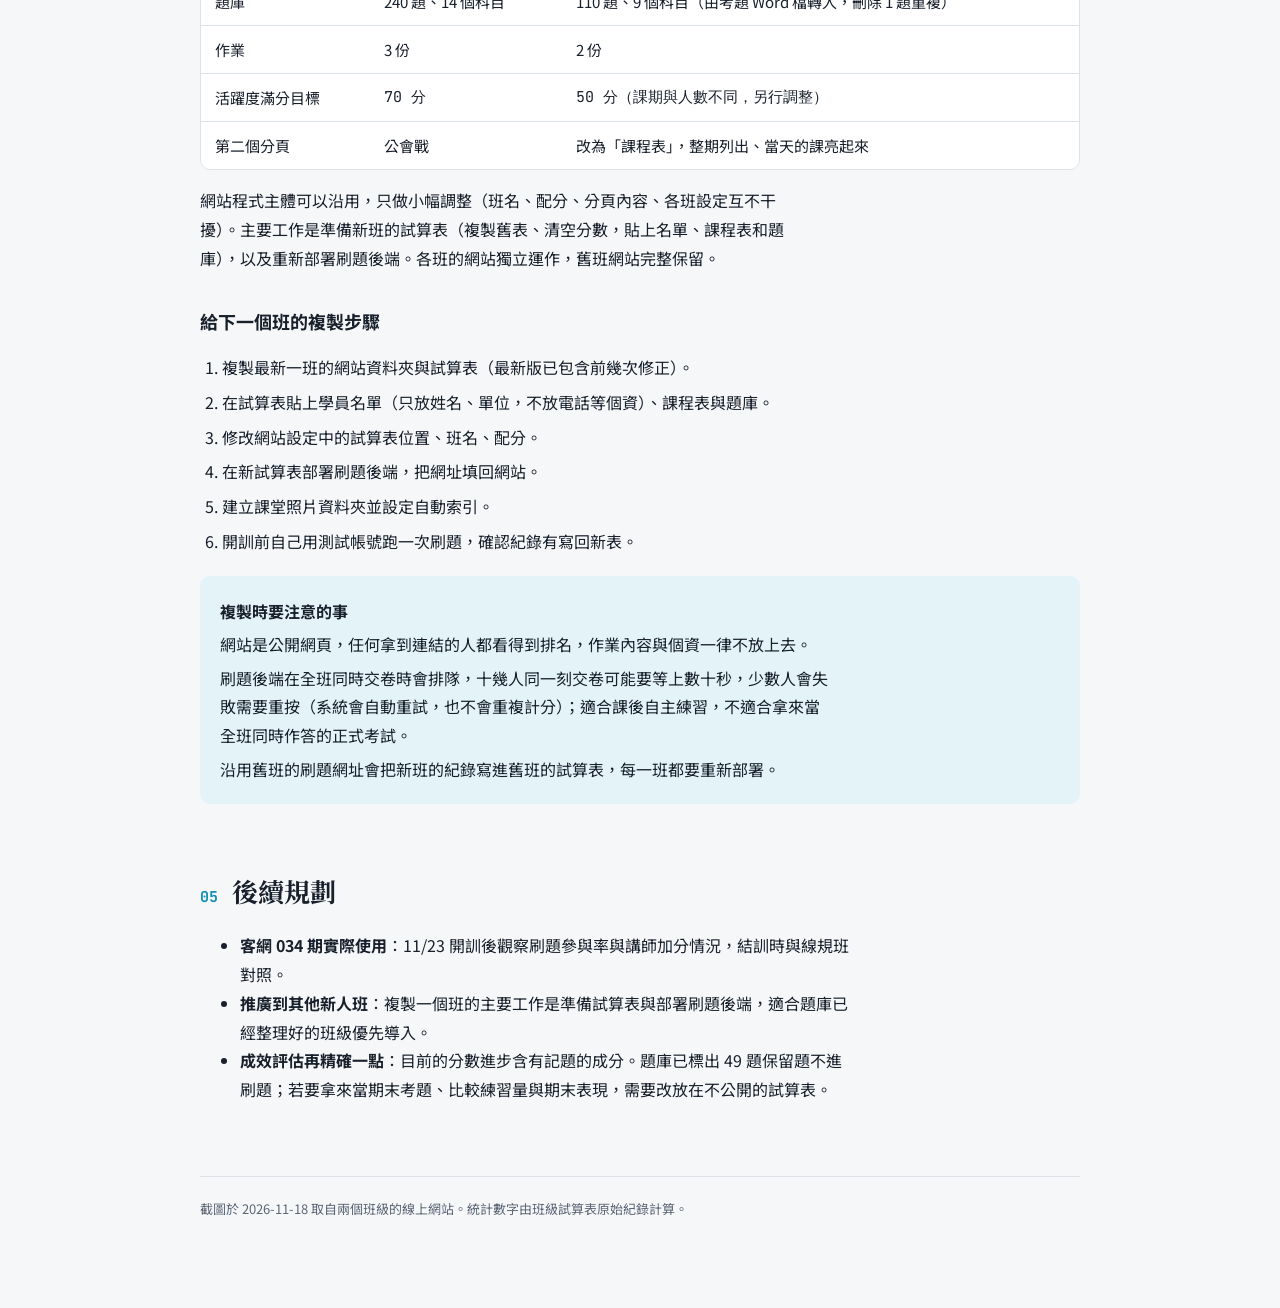
==== commit 5f4417ac: "專案說明：緣起改成工作態度的初衷 Co-Authored-By: Claude Opus 5.5 <noreply@anthropic.com>" ====
--- a/report/index.html
+++ b/report/index.html
@@ -99,10 +99,10 @@
 <section>
   <h2><span class="no">01</span>為什麼要做</h2>
   <blockquote>
-    燙頭髮很無聊要幹嘛？剛剛邊洗頭的時候突然想到一個點，我可以做一個排行榜的網站，作為我新人班學生們的成績公告欄，這樣應該會蠻有樂趣。
-    <cite>2026-08-08，開訓前四天</cite>
+    新進人員訓練班除了訓練知識技能之外，應該把工作態度放進去。來上課的人不應該只是坐在這邊，更應該投入在學習中，學習態度就是工作態度。我們要跟新來的員工傳達積極、主動、負責、誠信的工作文化，不可以一開始就長歪了。我一直在思考怎麼做到這一點，就在燙頭髮的時候想到可以做一個網站，接下來我就在沙龍的椅子上開啟了 vibe coding 的樂章。
+    <cite>導師 LOLO，2026-08-08 開訓前四天</cite>
   </blockquote>
-  <p>念頭來得很隨性，但背後是新人班一直存在的幾個問題：</p>
+  <p>除了傳達工作態度，新人班也一直有幾個實際的問題：</p>
   <div class="tbl"><table>
     <thead><tr><th>過去的狀況</th><th>排位賽的做法</th></tr></thead>
     <tbody>
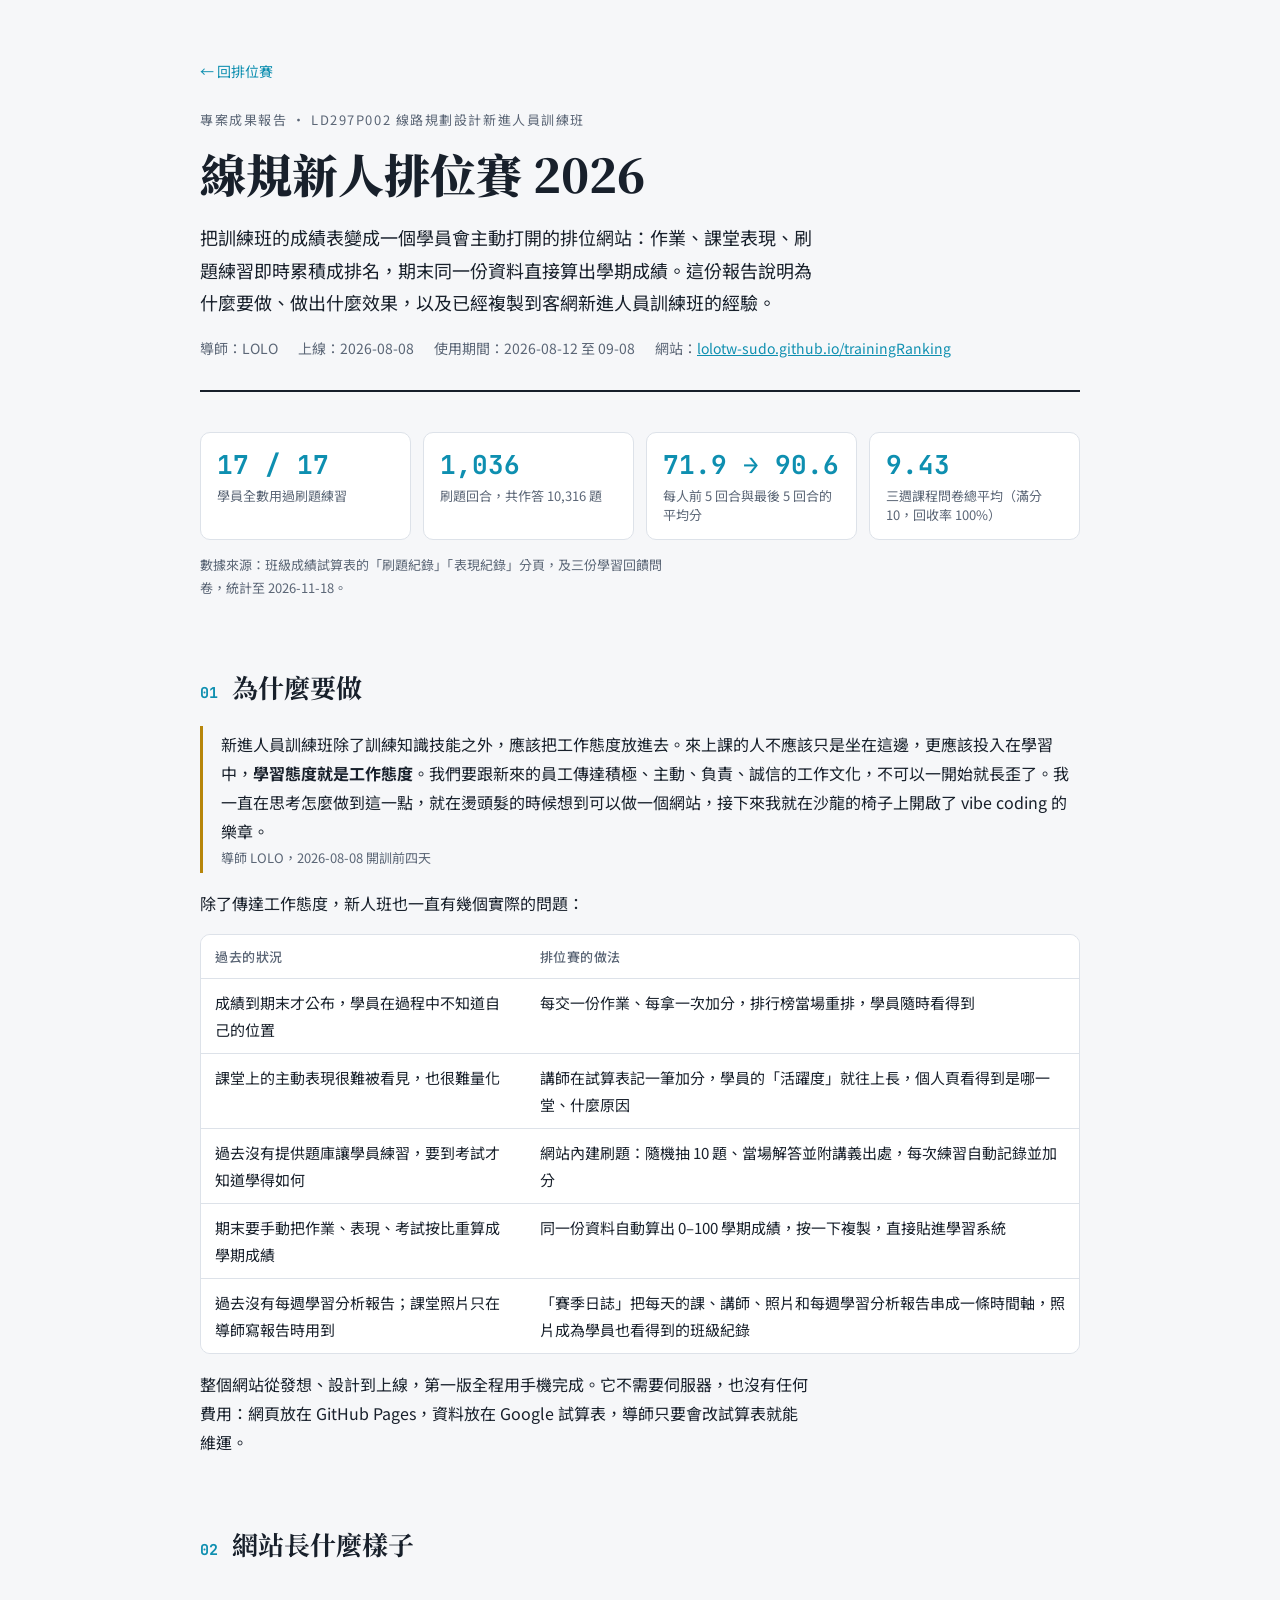
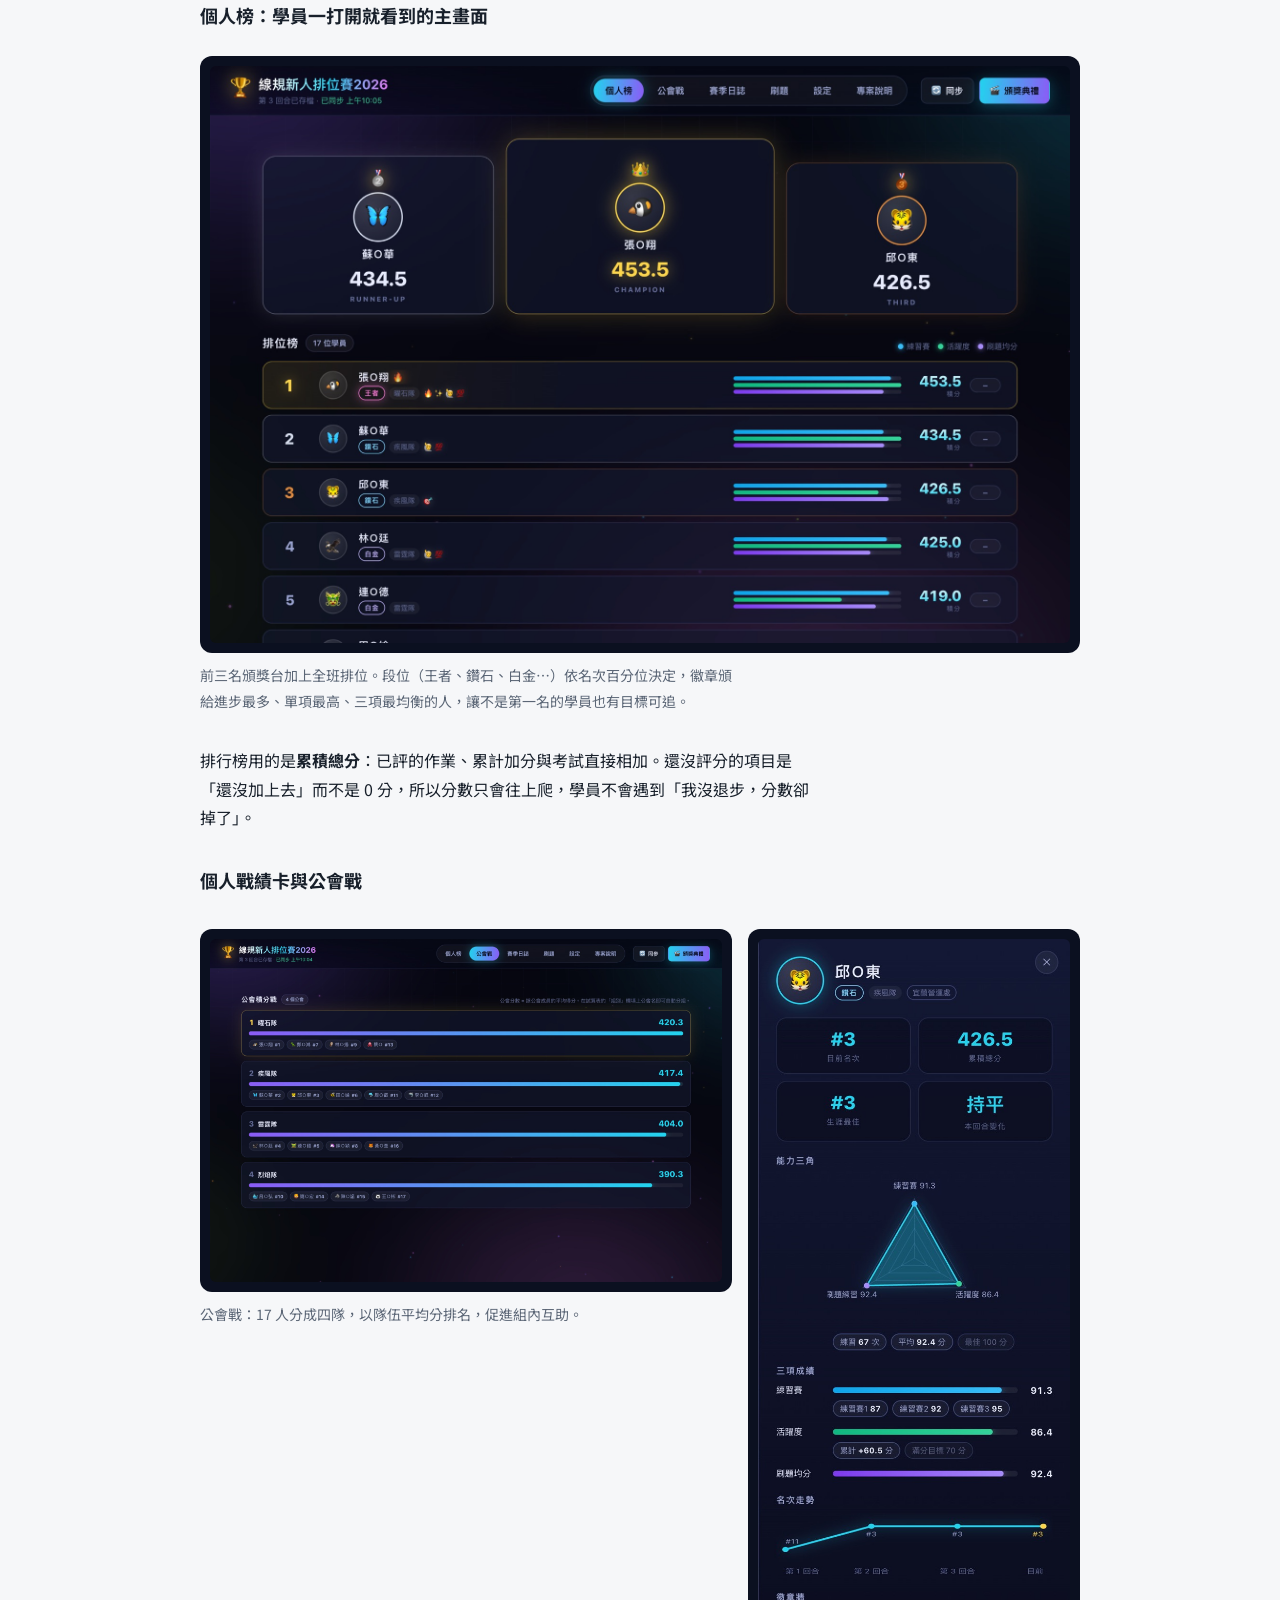
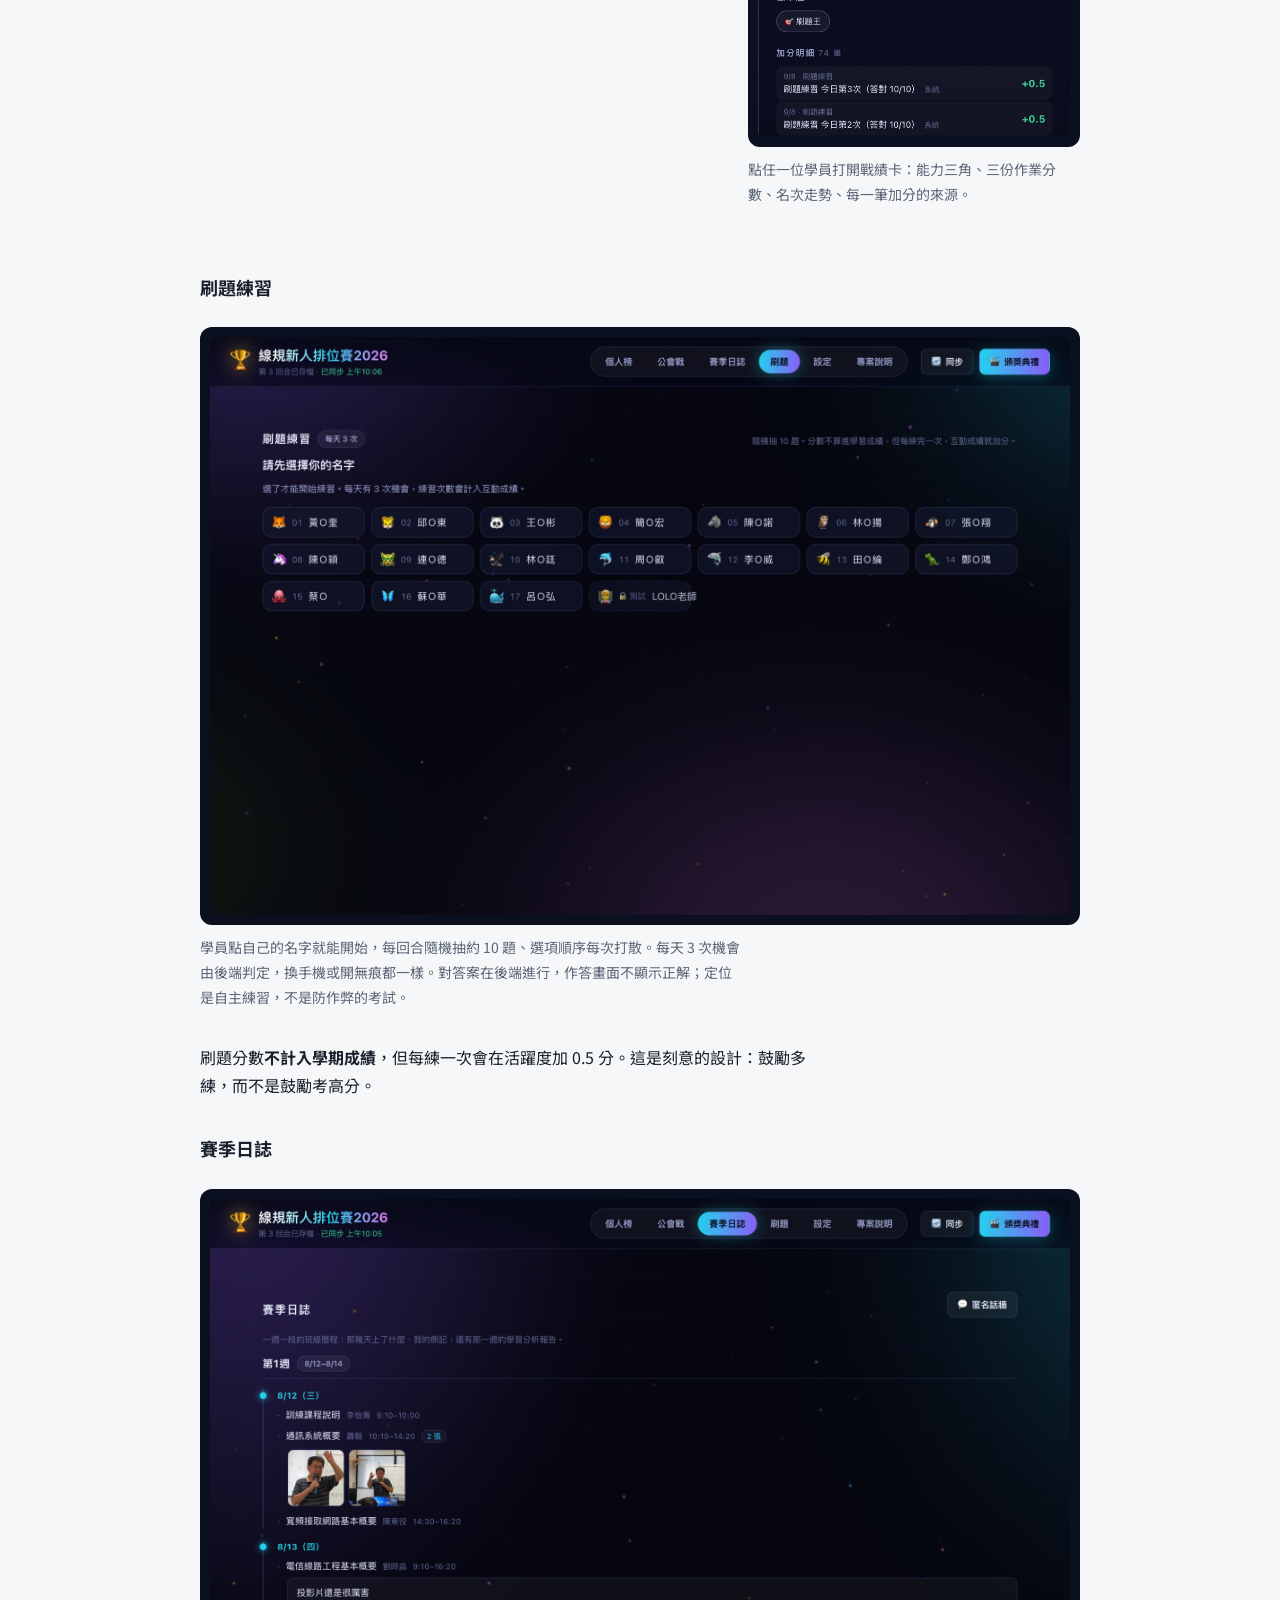
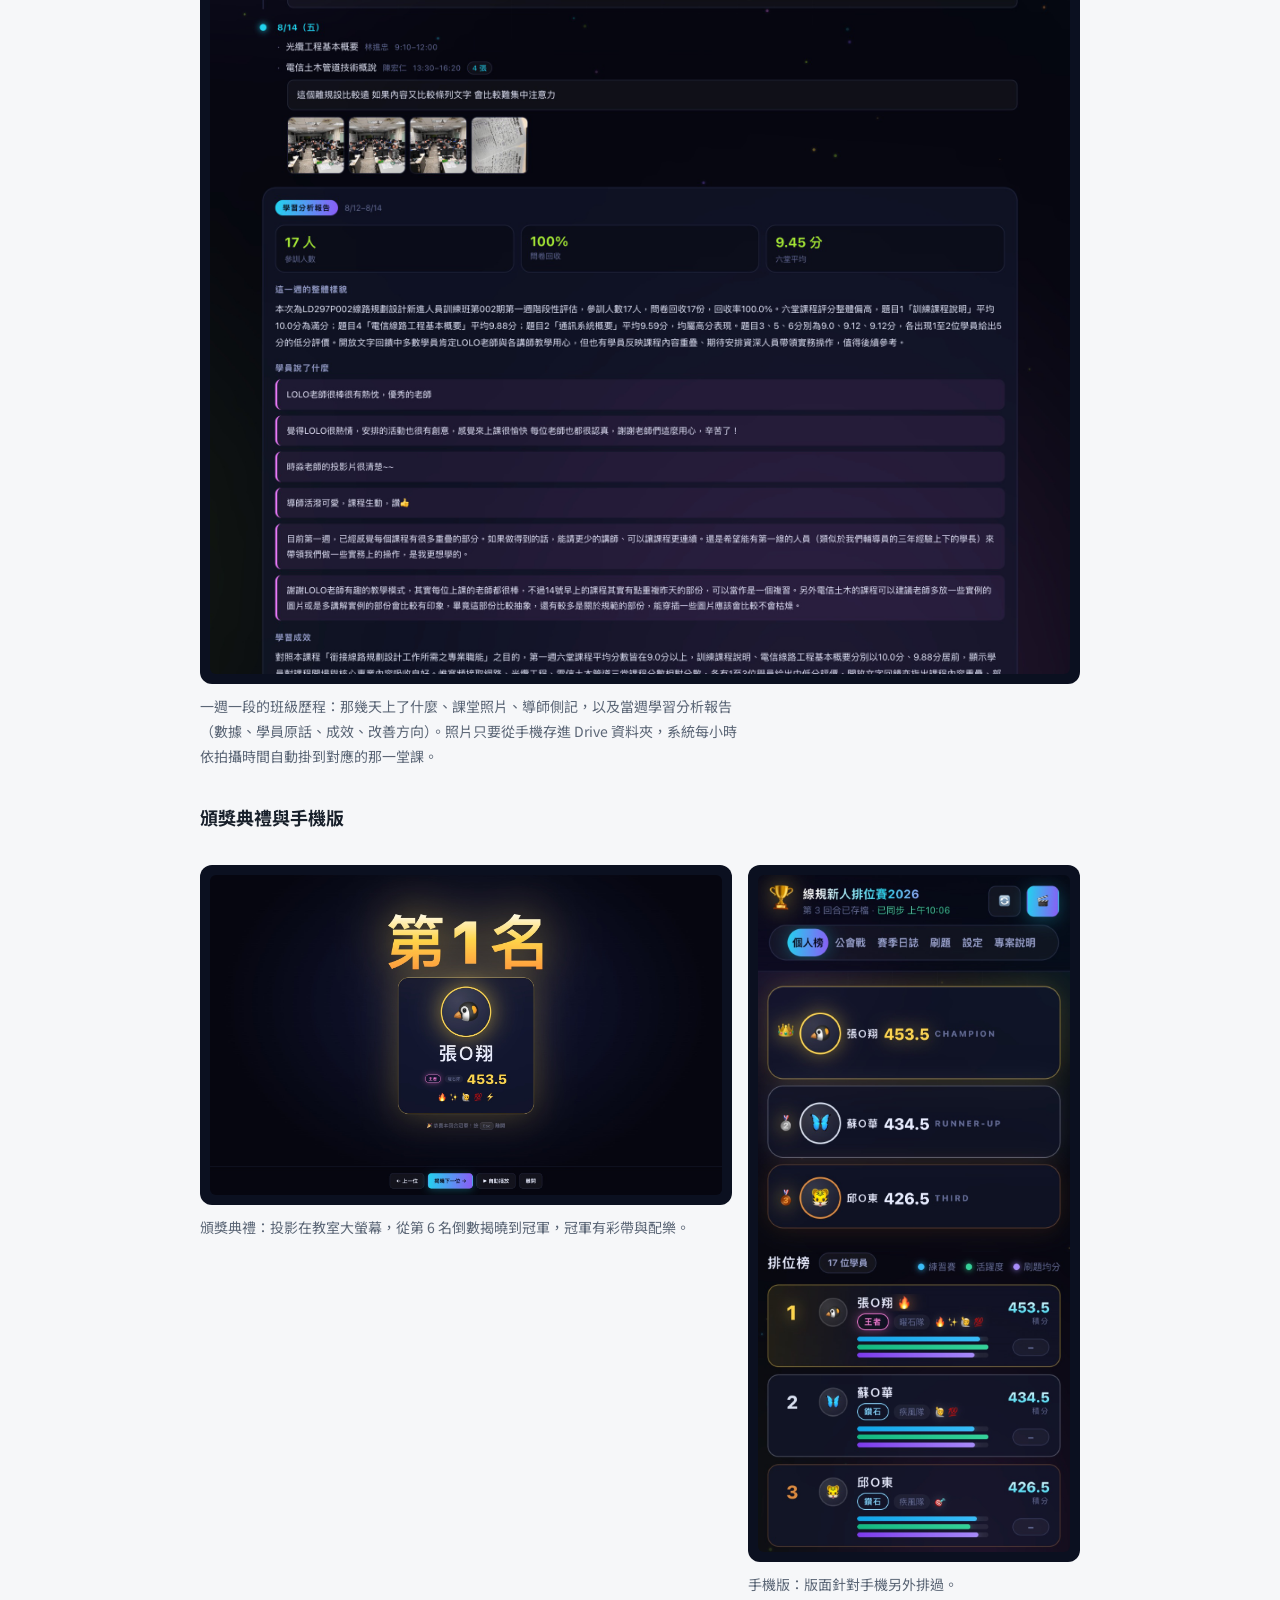
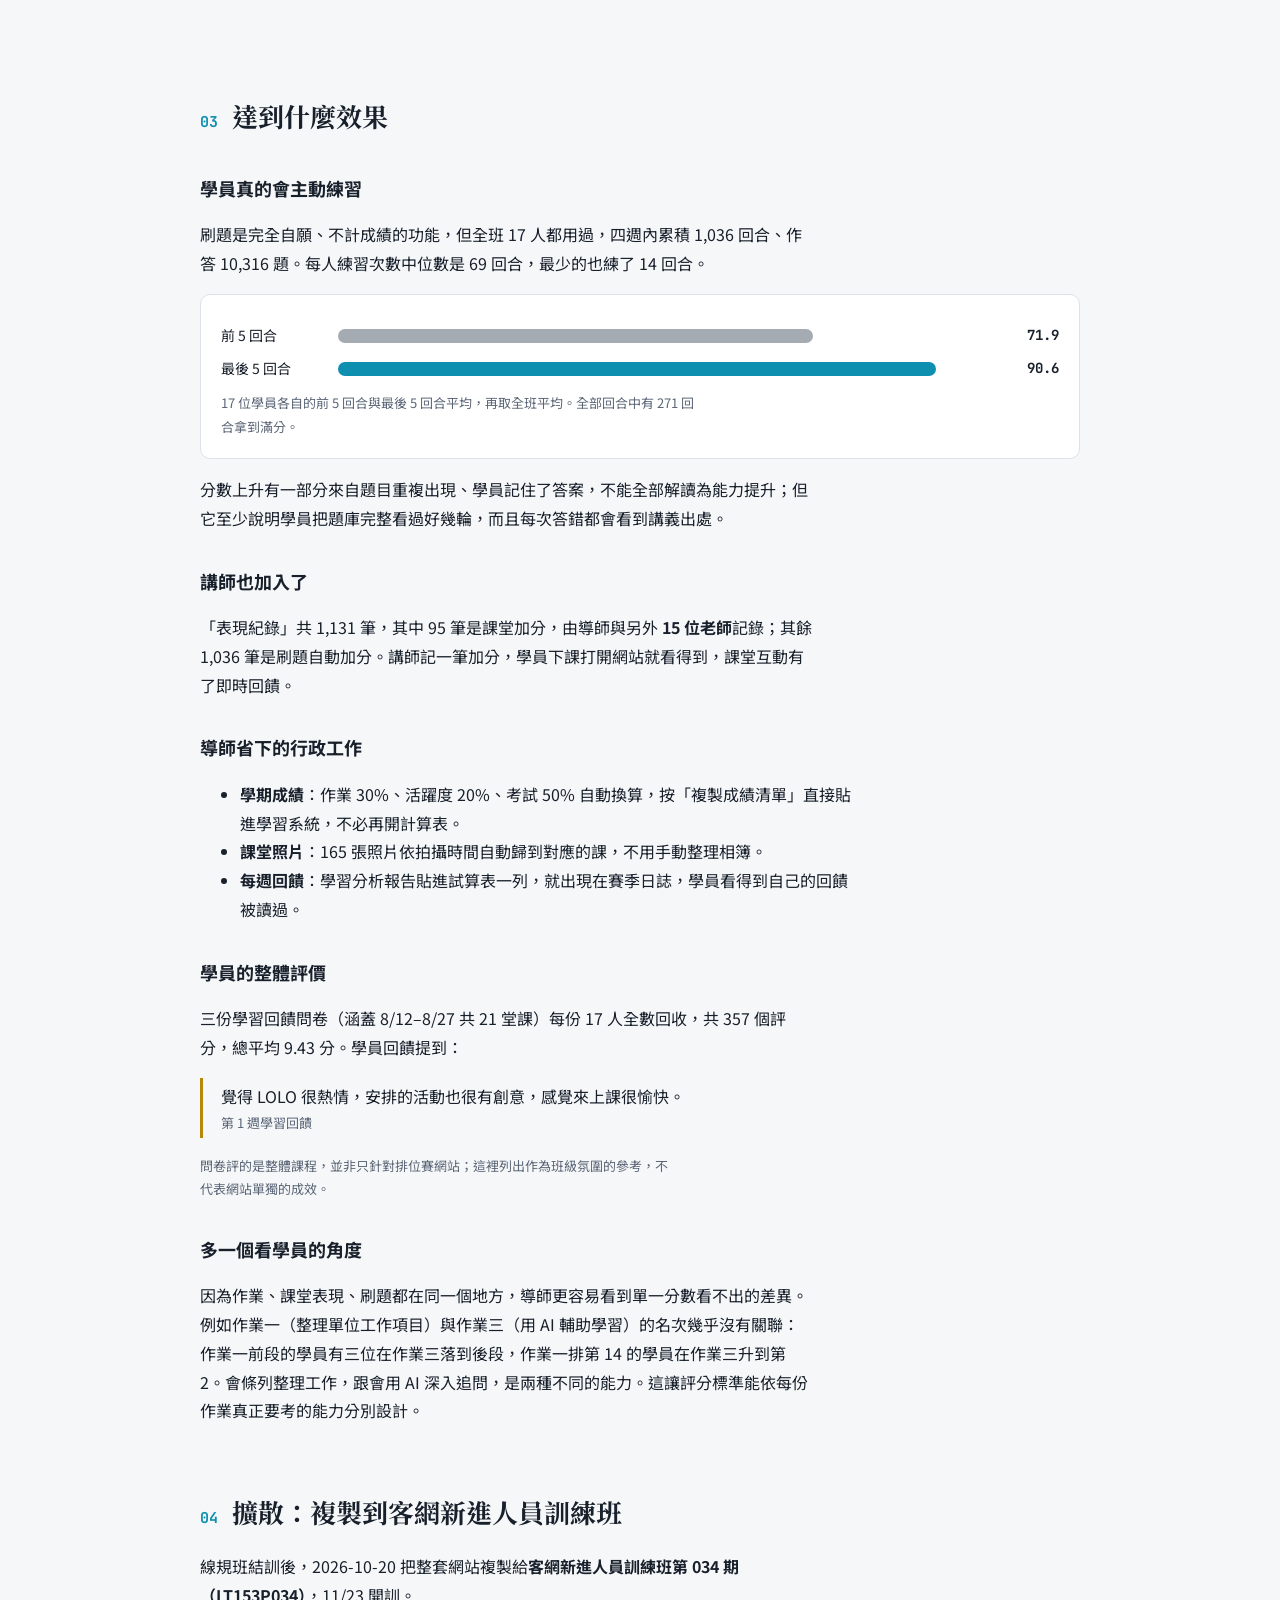
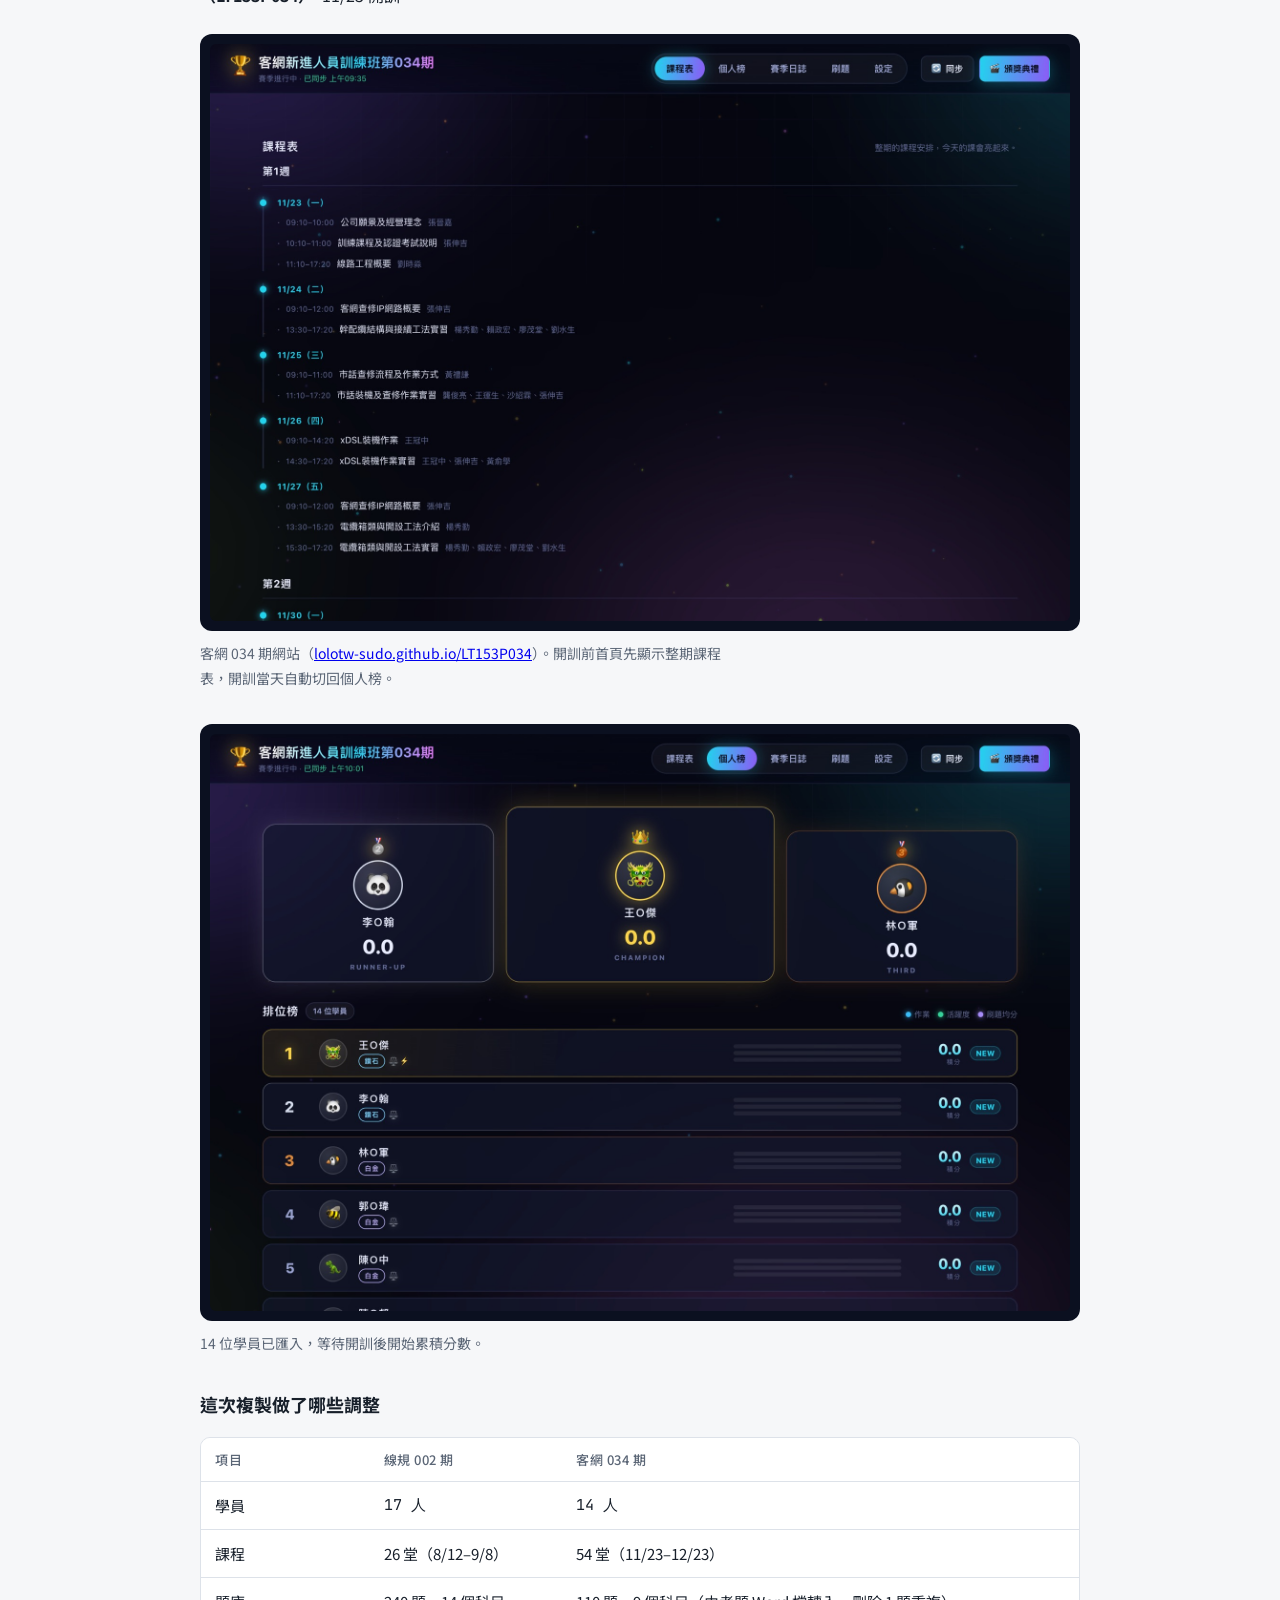
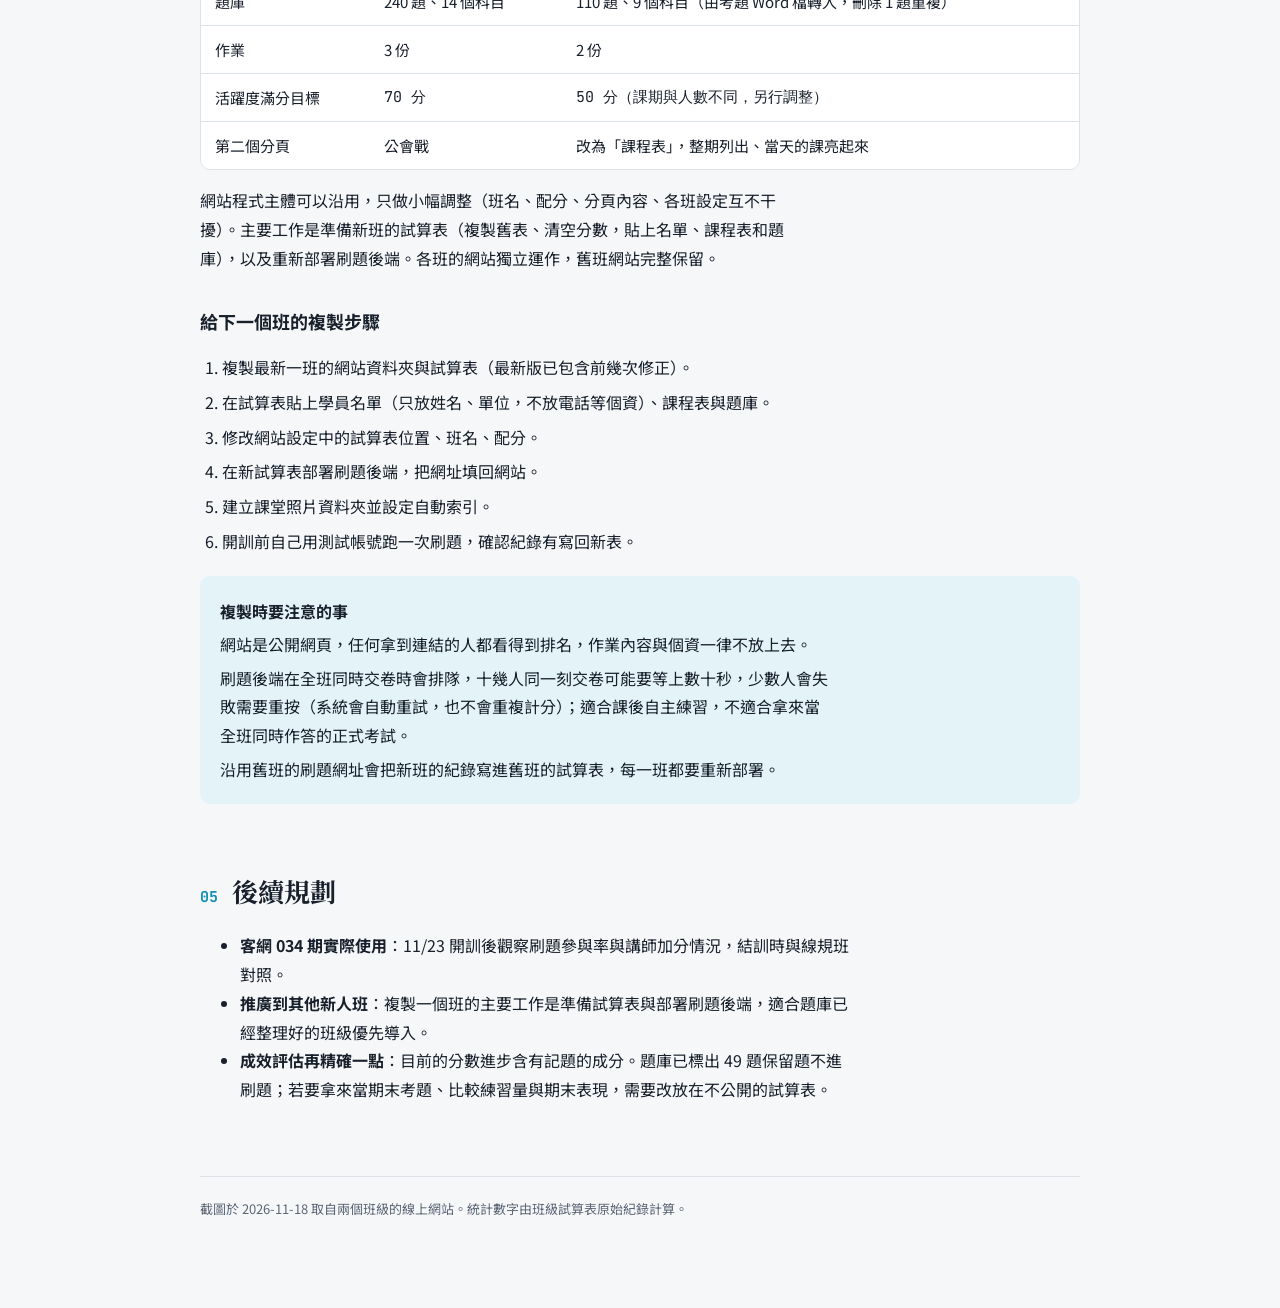
==== commit da197d46: "專案說明：「學習態度就是工作態度」加粗 Co-Authored-By: Claude Opus 5.5 <noreply@anthropic.com>" ====
--- a/report/index.html
+++ b/report/index.html
@@ -99,7 +99,7 @@
 <section>
   <h2><span class="no">01</span>為什麼要做</h2>
   <blockquote>
-    新進人員訓練班除了訓練知識技能之外，應該把工作態度放進去。來上課的人不應該只是坐在這邊，更應該投入在學習中，學習態度就是工作態度。我們要跟新來的員工傳達積極、主動、負責、誠信的工作文化，不可以一開始就長歪了。我一直在思考怎麼做到這一點，就在燙頭髮的時候想到可以做一個網站，接下來我就在沙龍的椅子上開啟了 vibe coding 的樂章。
+    新進人員訓練班除了訓練知識技能之外，應該把工作態度放進去。來上課的人不應該只是坐在這邊，更應該投入在學習中，<strong>學習態度就是工作態度</strong>。我們要跟新來的員工傳達積極、主動、負責、誠信的工作文化，不可以一開始就長歪了。我一直在思考怎麼做到這一點，就在燙頭髮的時候想到可以做一個網站，接下來我就在沙龍的椅子上開啟了 vibe coding 的樂章。
     <cite>導師 LOLO，2026-08-08 開訓前四天</cite>
   </blockquote>
   <p>除了傳達工作態度，新人班也一直有幾個實際的問題：</p>
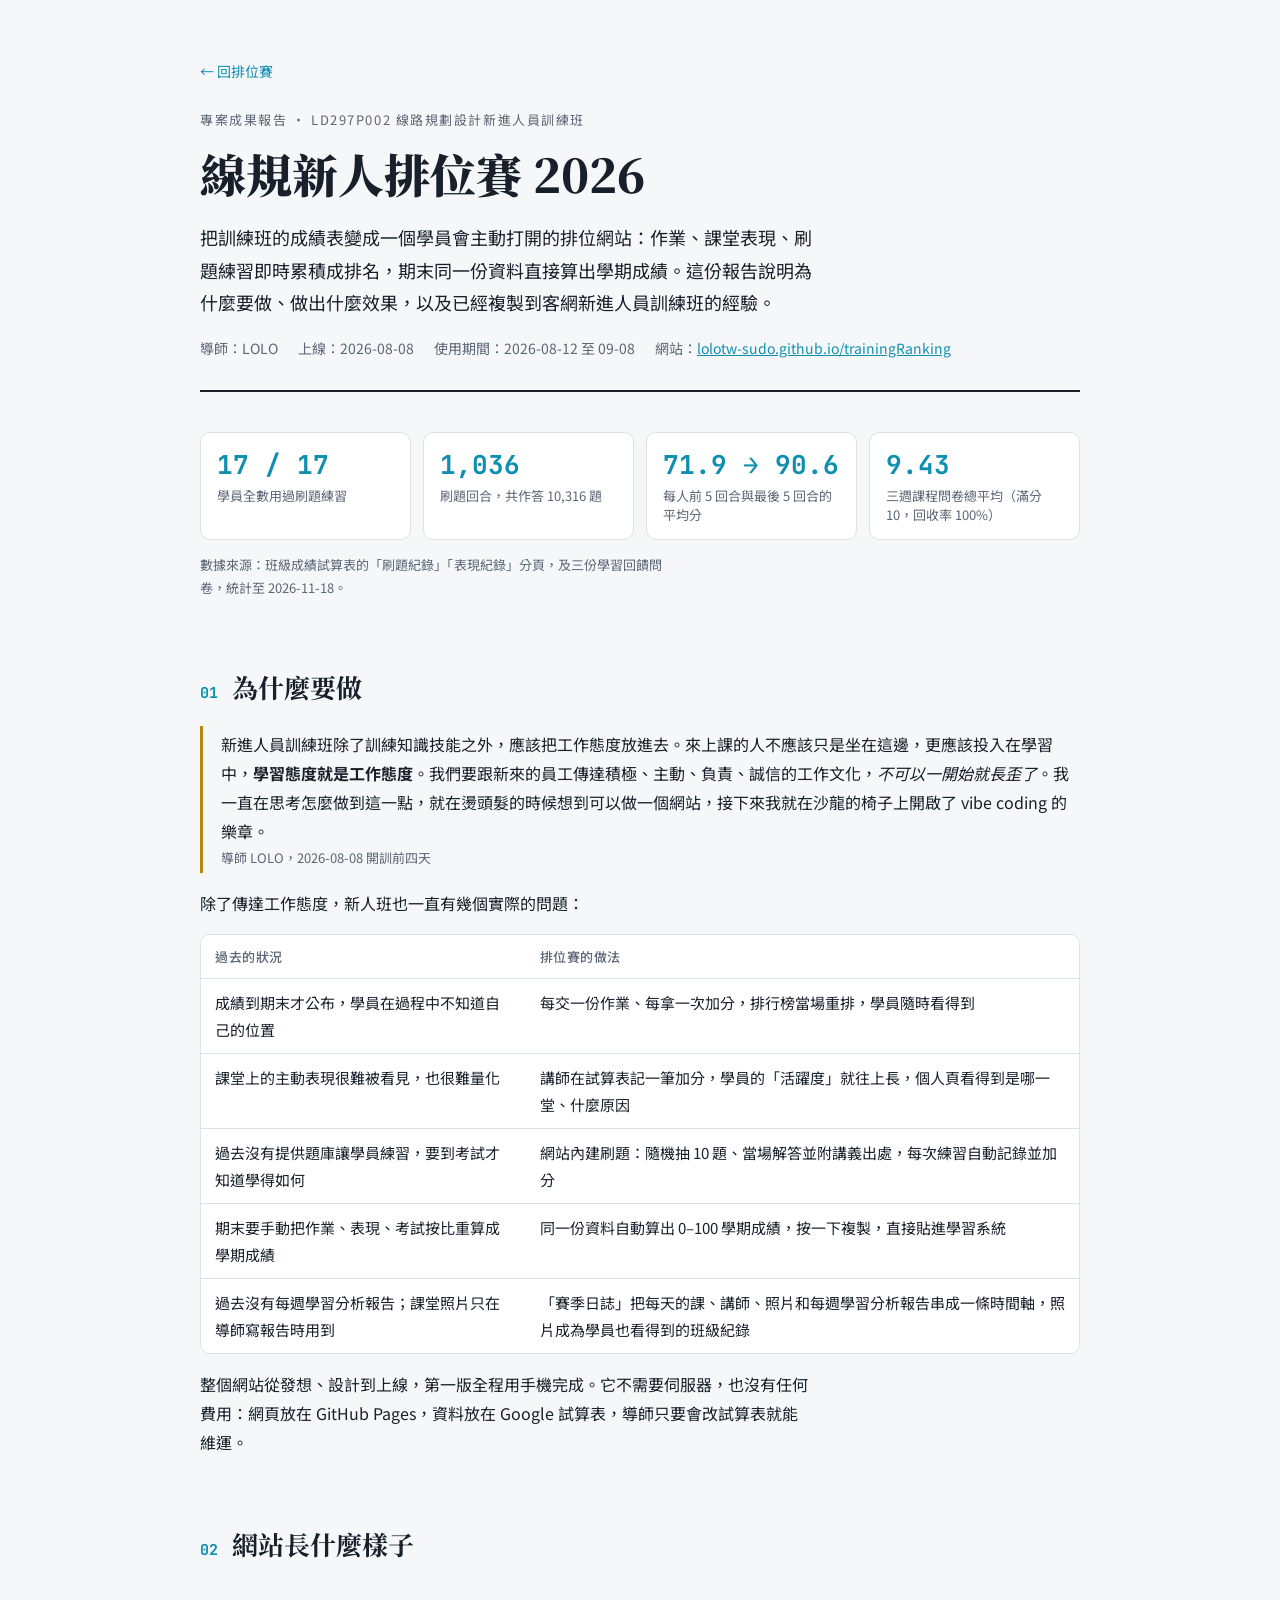
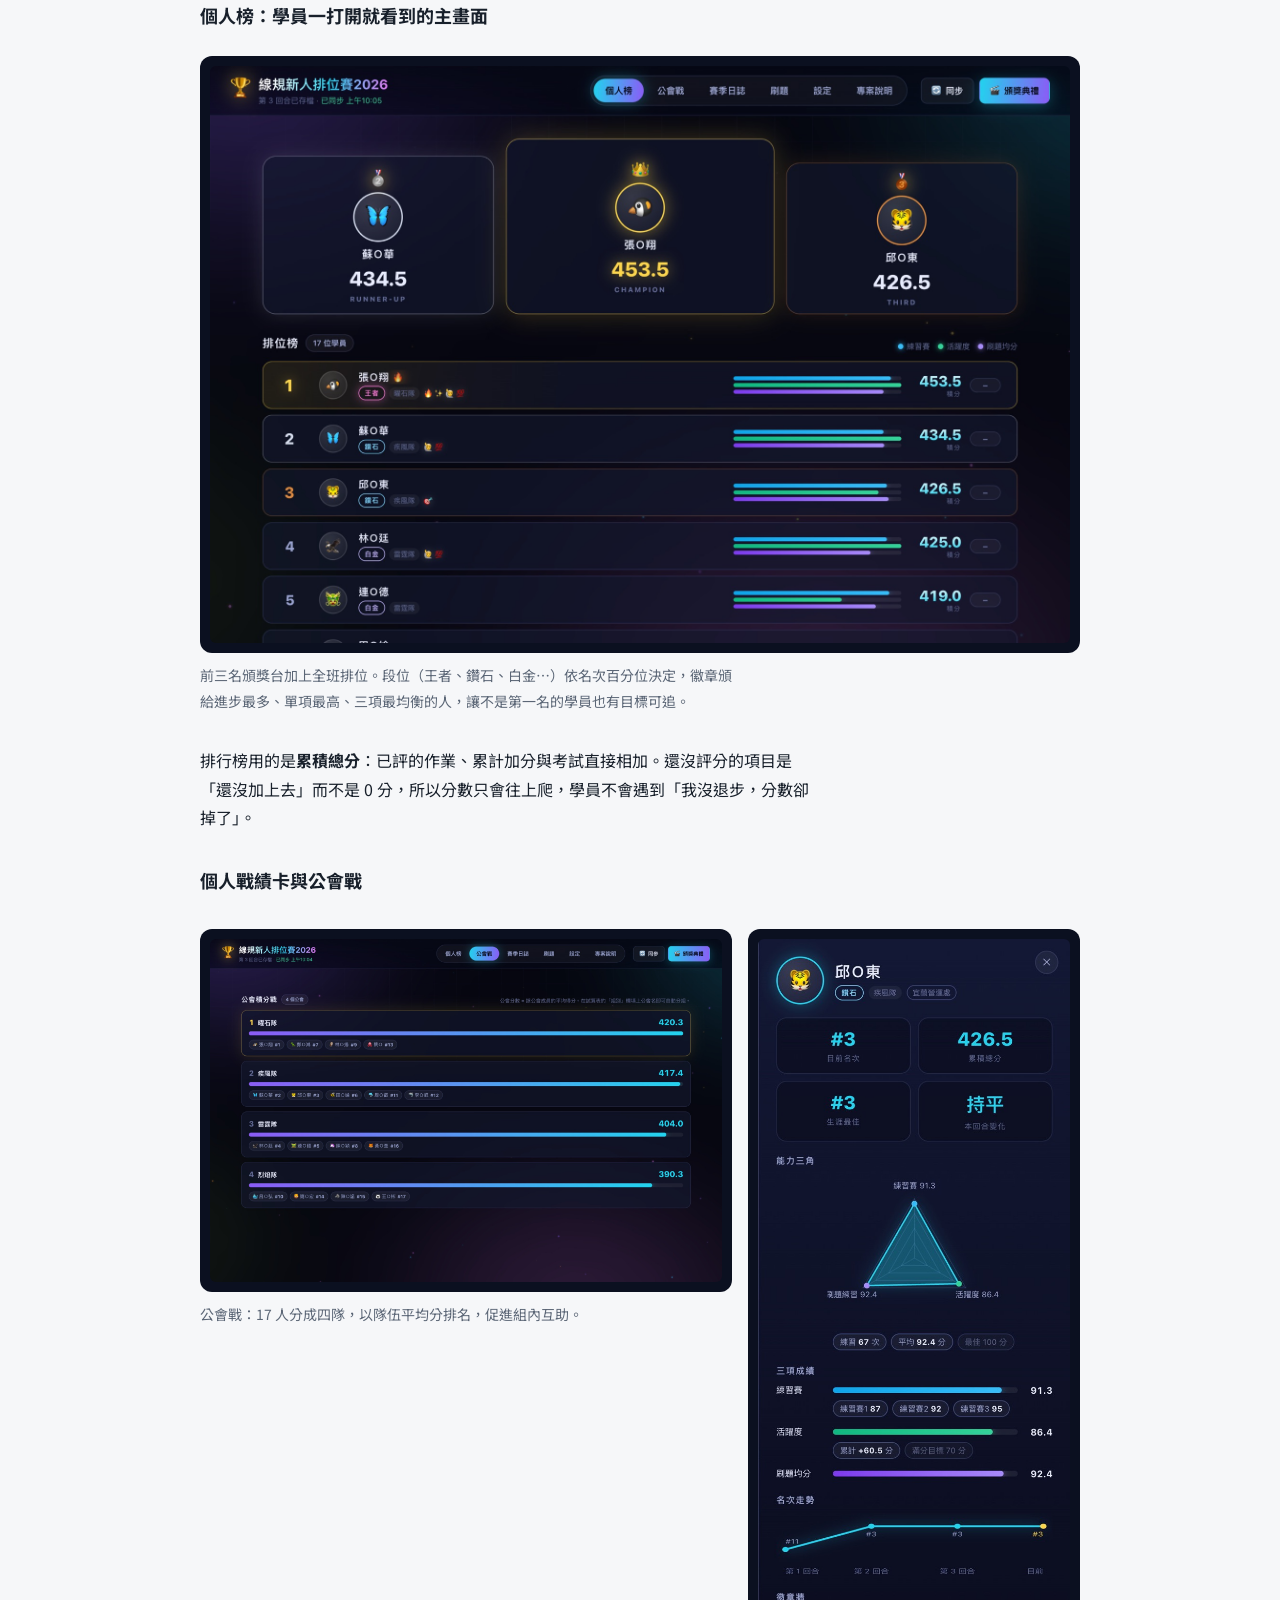
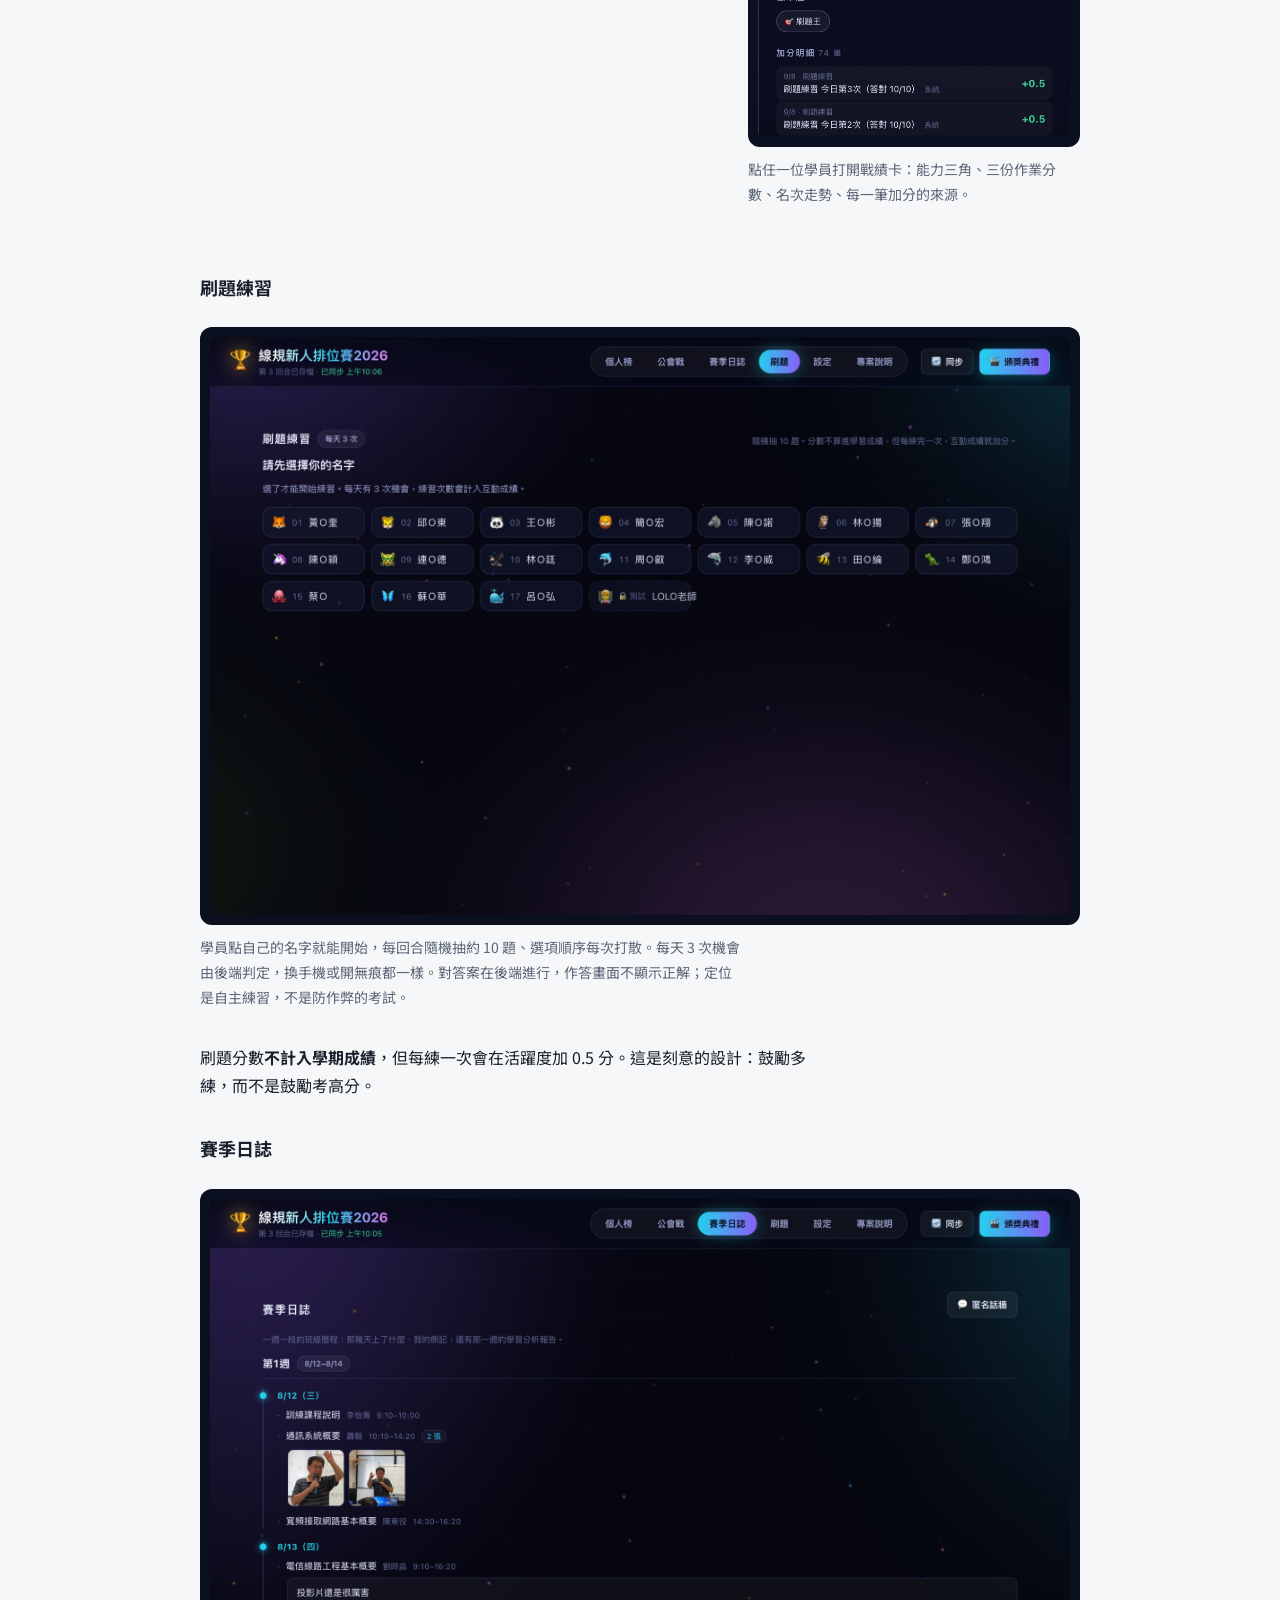
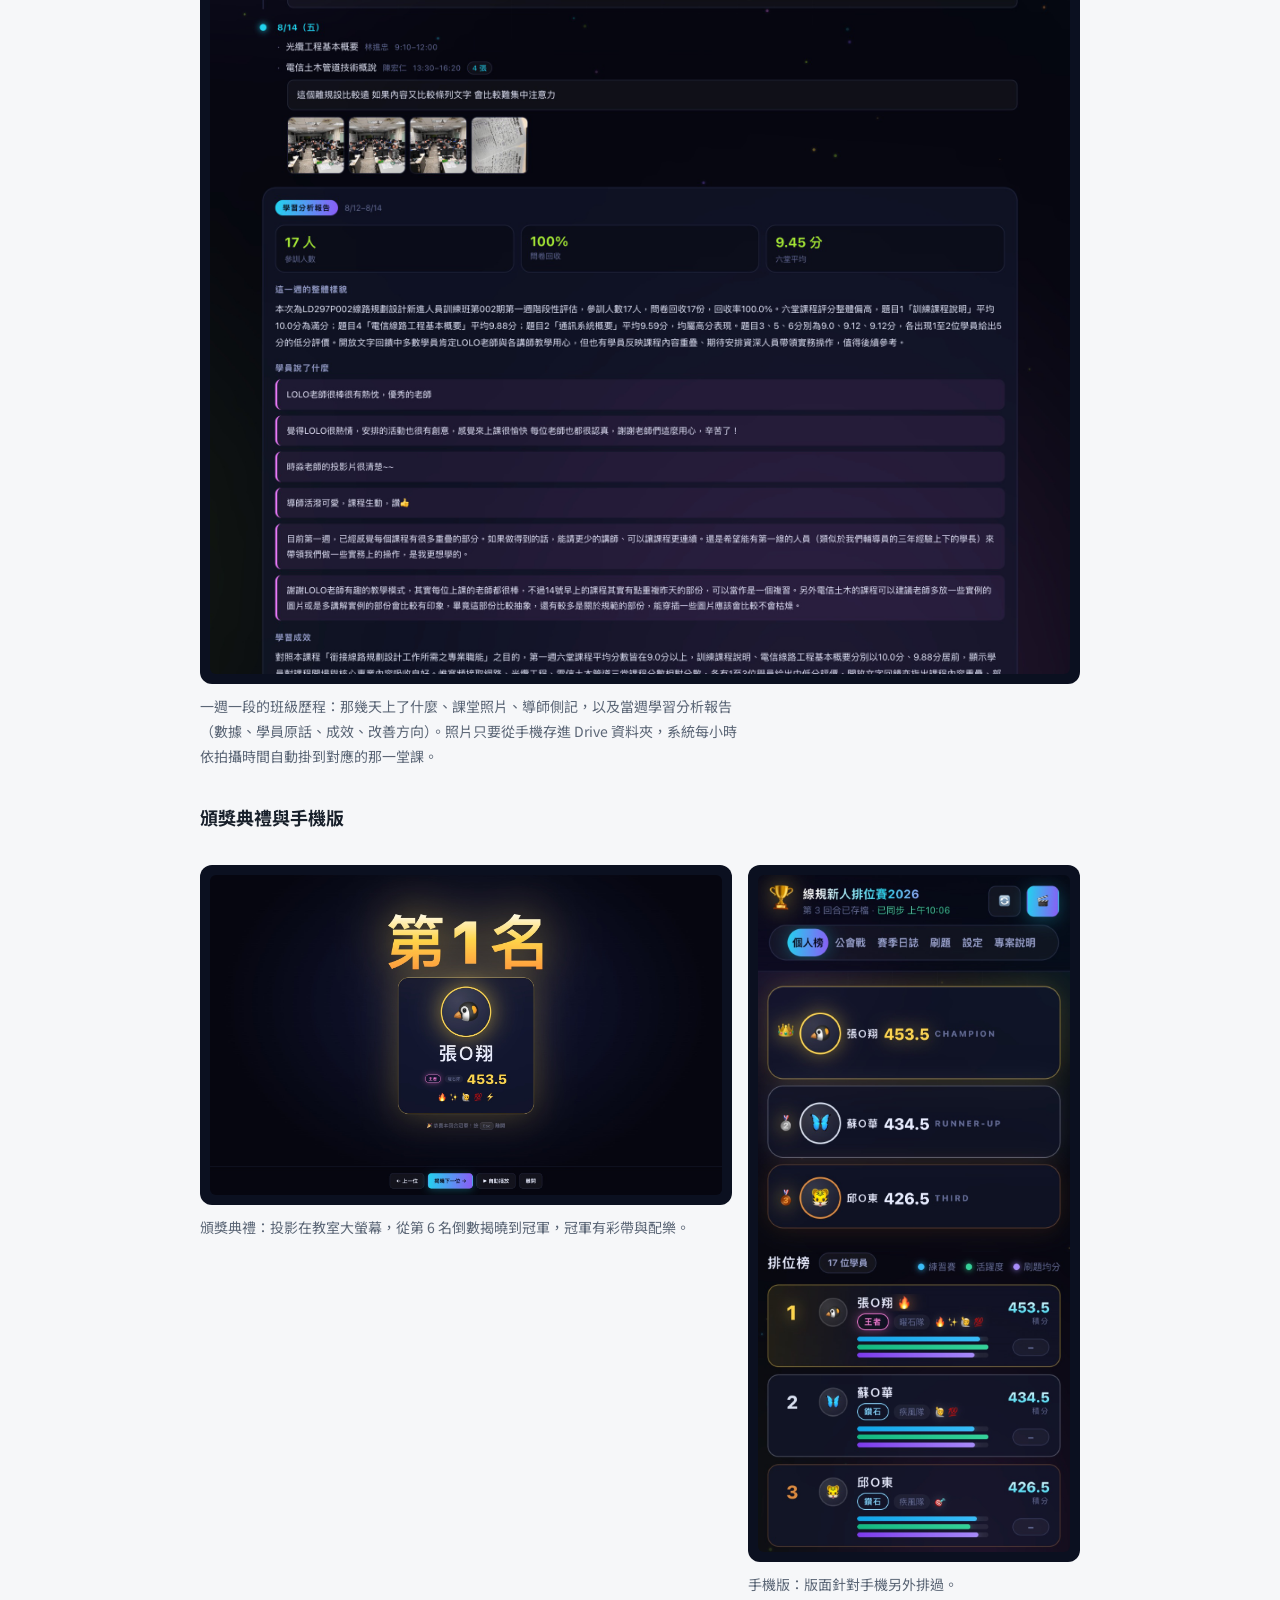
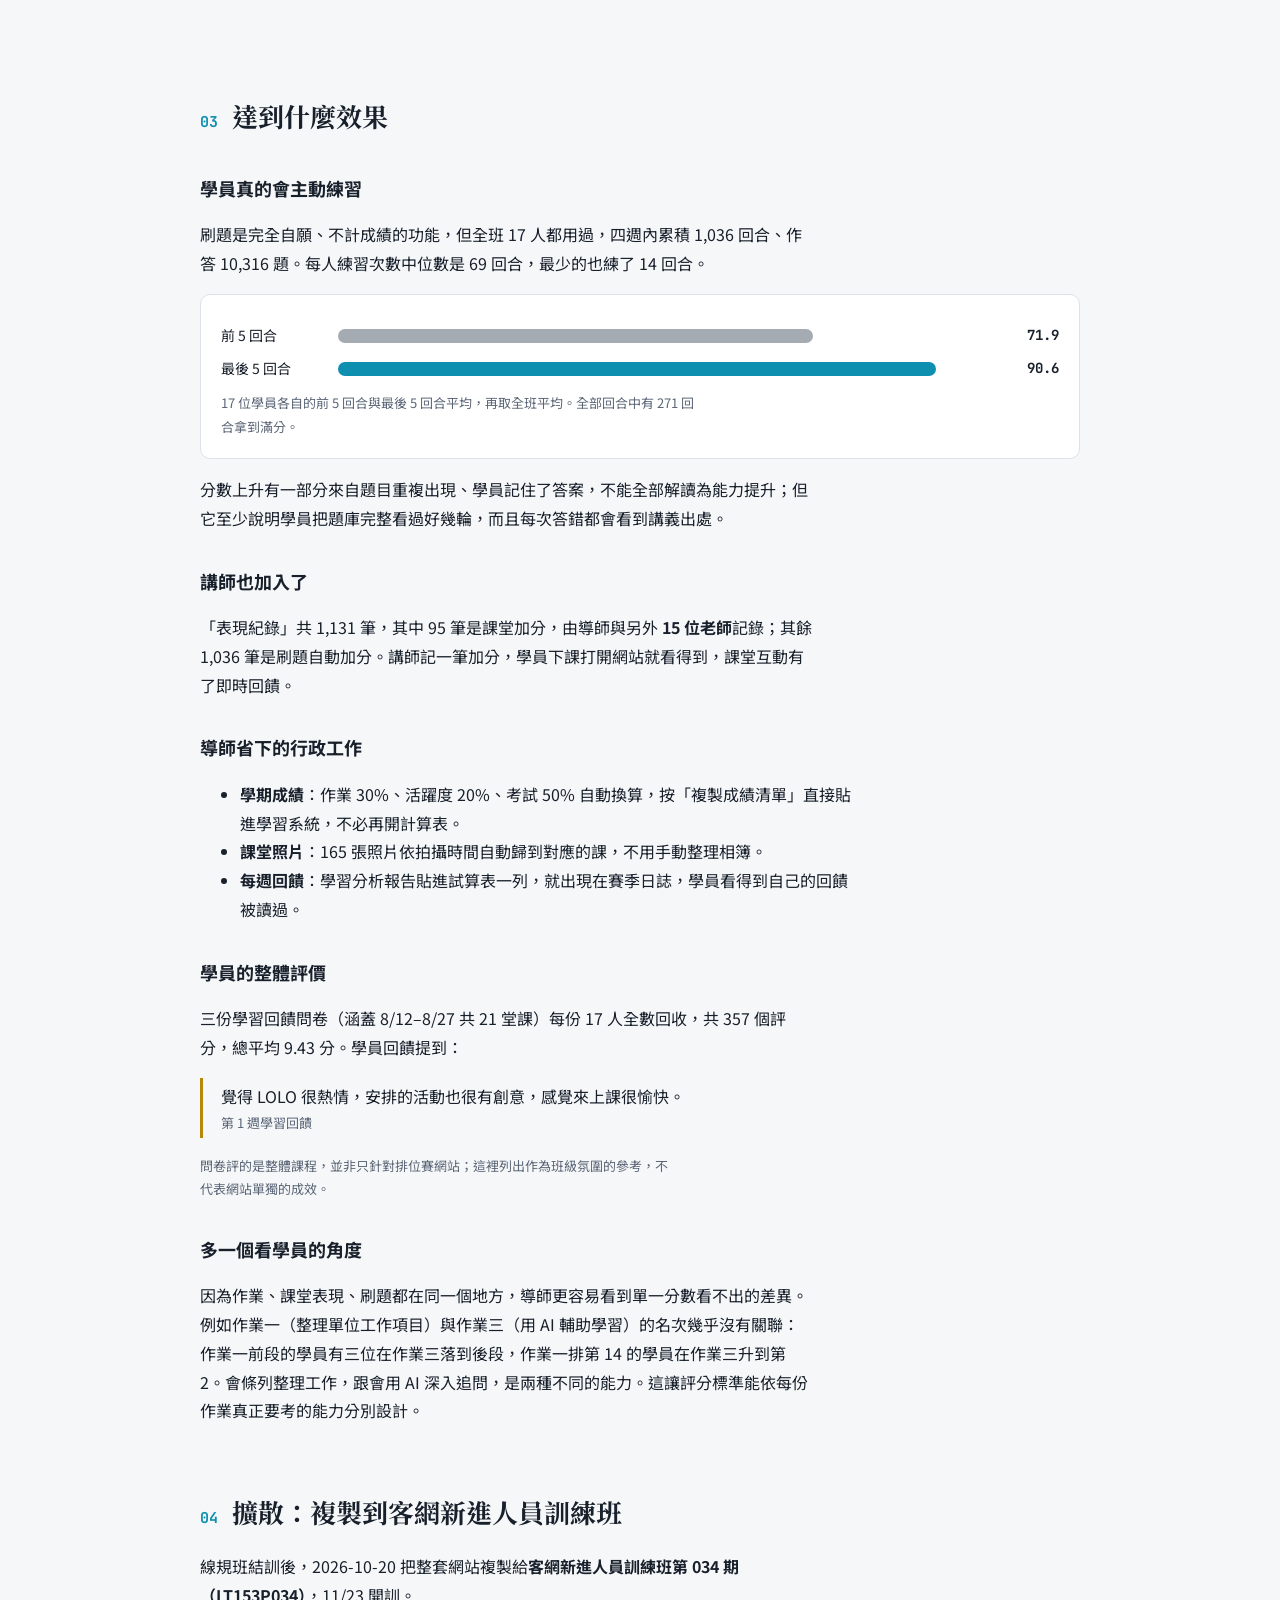
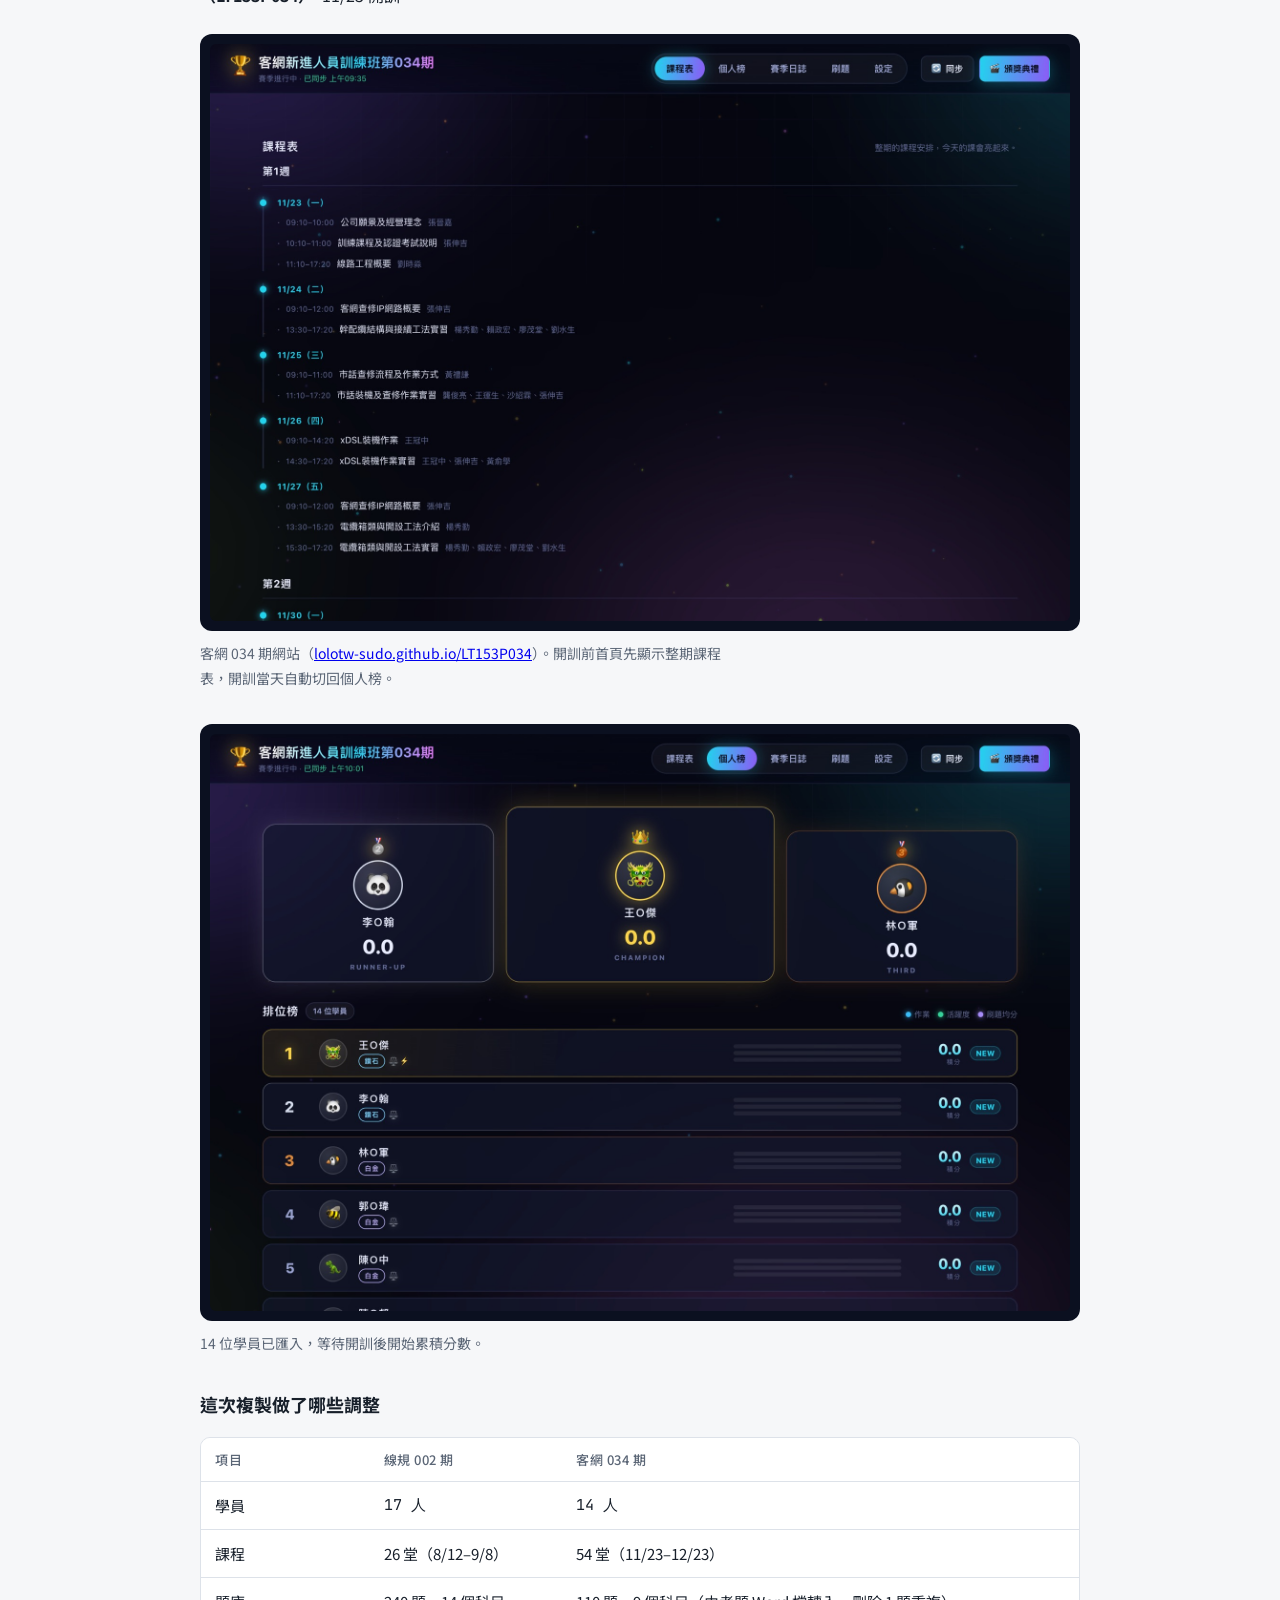
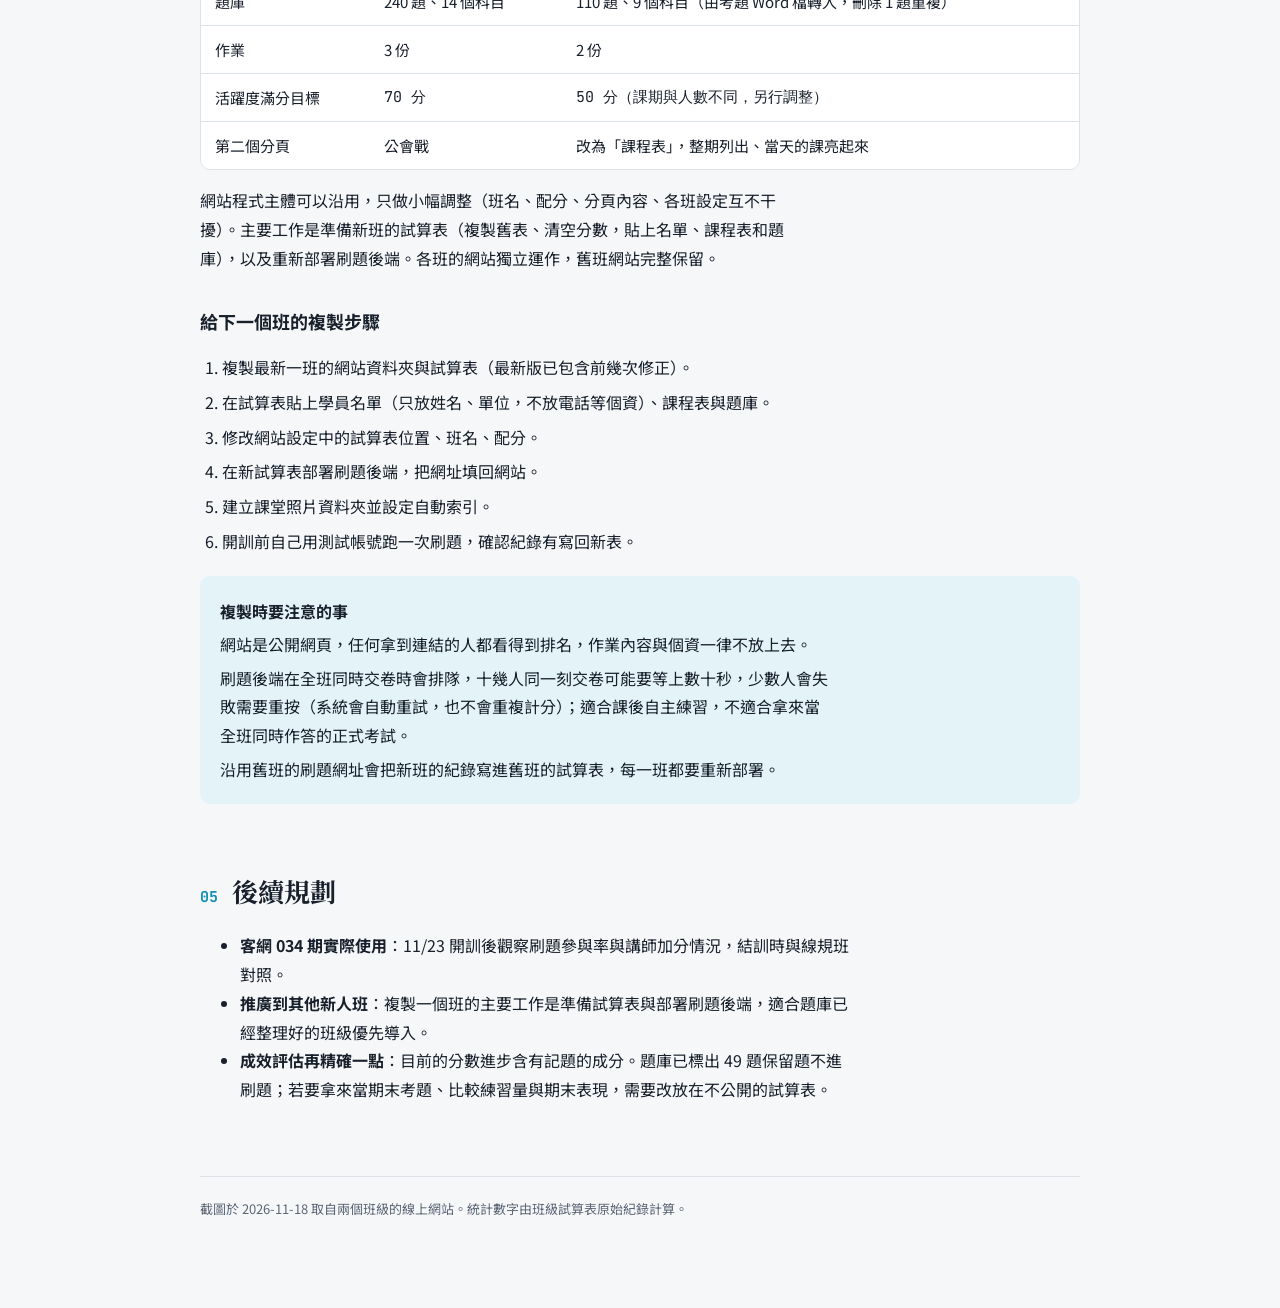
==== commit 64f057d1: "專案說明：「不可以一開始就長歪了」改斜體 Co-Authored-By: Claude Opus 5.5 <noreply@anthropic.com>" ====
--- a/report/index.html
+++ b/report/index.html
@@ -99,7 +99,7 @@
 <section>
   <h2><span class="no">01</span>為什麼要做</h2>
   <blockquote>
-    新進人員訓練班除了訓練知識技能之外，應該把工作態度放進去。來上課的人不應該只是坐在這邊，更應該投入在學習中，<strong>學習態度就是工作態度</strong>。我們要跟新來的員工傳達積極、主動、負責、誠信的工作文化，不可以一開始就長歪了。我一直在思考怎麼做到這一點，就在燙頭髮的時候想到可以做一個網站，接下來我就在沙龍的椅子上開啟了 vibe coding 的樂章。
+    新進人員訓練班除了訓練知識技能之外，應該把工作態度放進去。來上課的人不應該只是坐在這邊，更應該投入在學習中，<strong>學習態度就是工作態度</strong>。我們要跟新來的員工傳達積極、主動、負責、誠信的工作文化，<em>不可以一開始就長歪了</em>。我一直在思考怎麼做到這一點，就在燙頭髮的時候想到可以做一個網站，接下來我就在沙龍的椅子上開啟了 vibe coding 的樂章。
     <cite>導師 LOLO，2026-08-08 開訓前四天</cite>
   </blockquote>
   <p>除了傳達工作態度，新人班也一直有幾個實際的問題：</p>
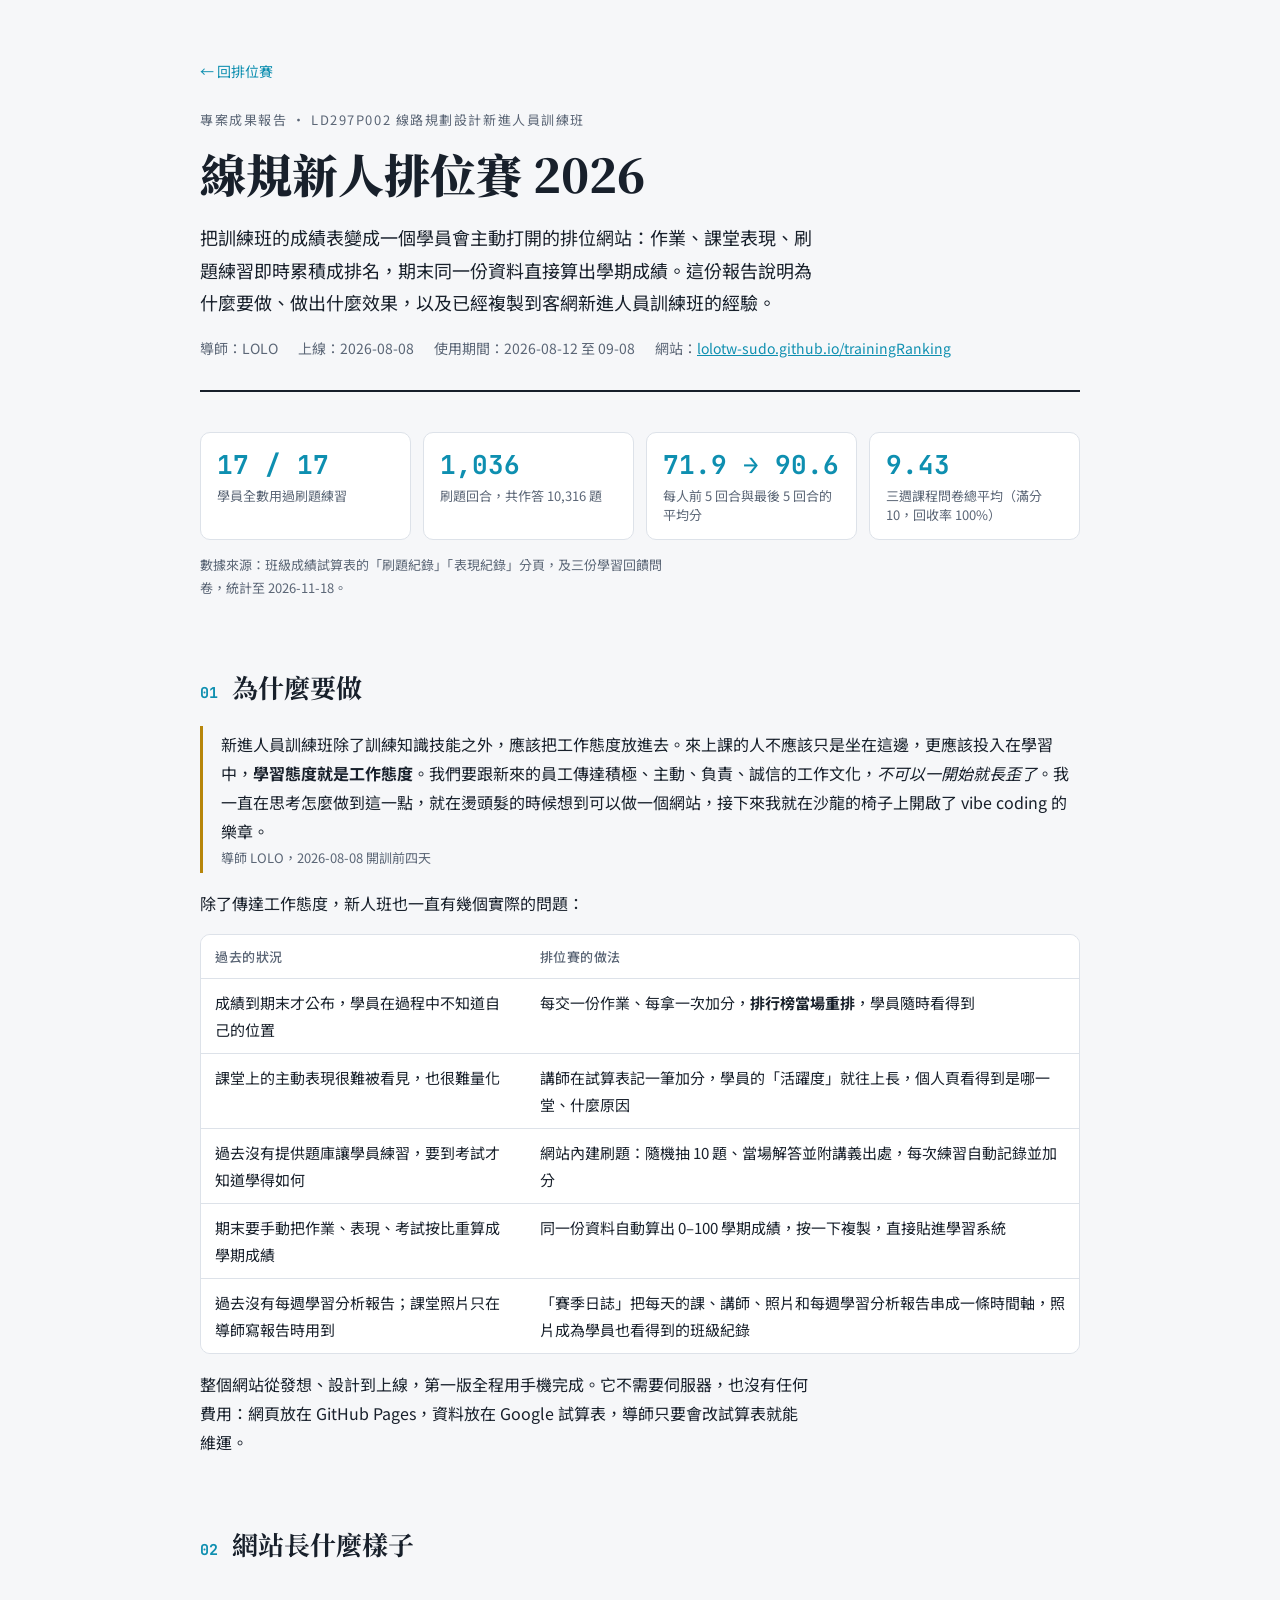
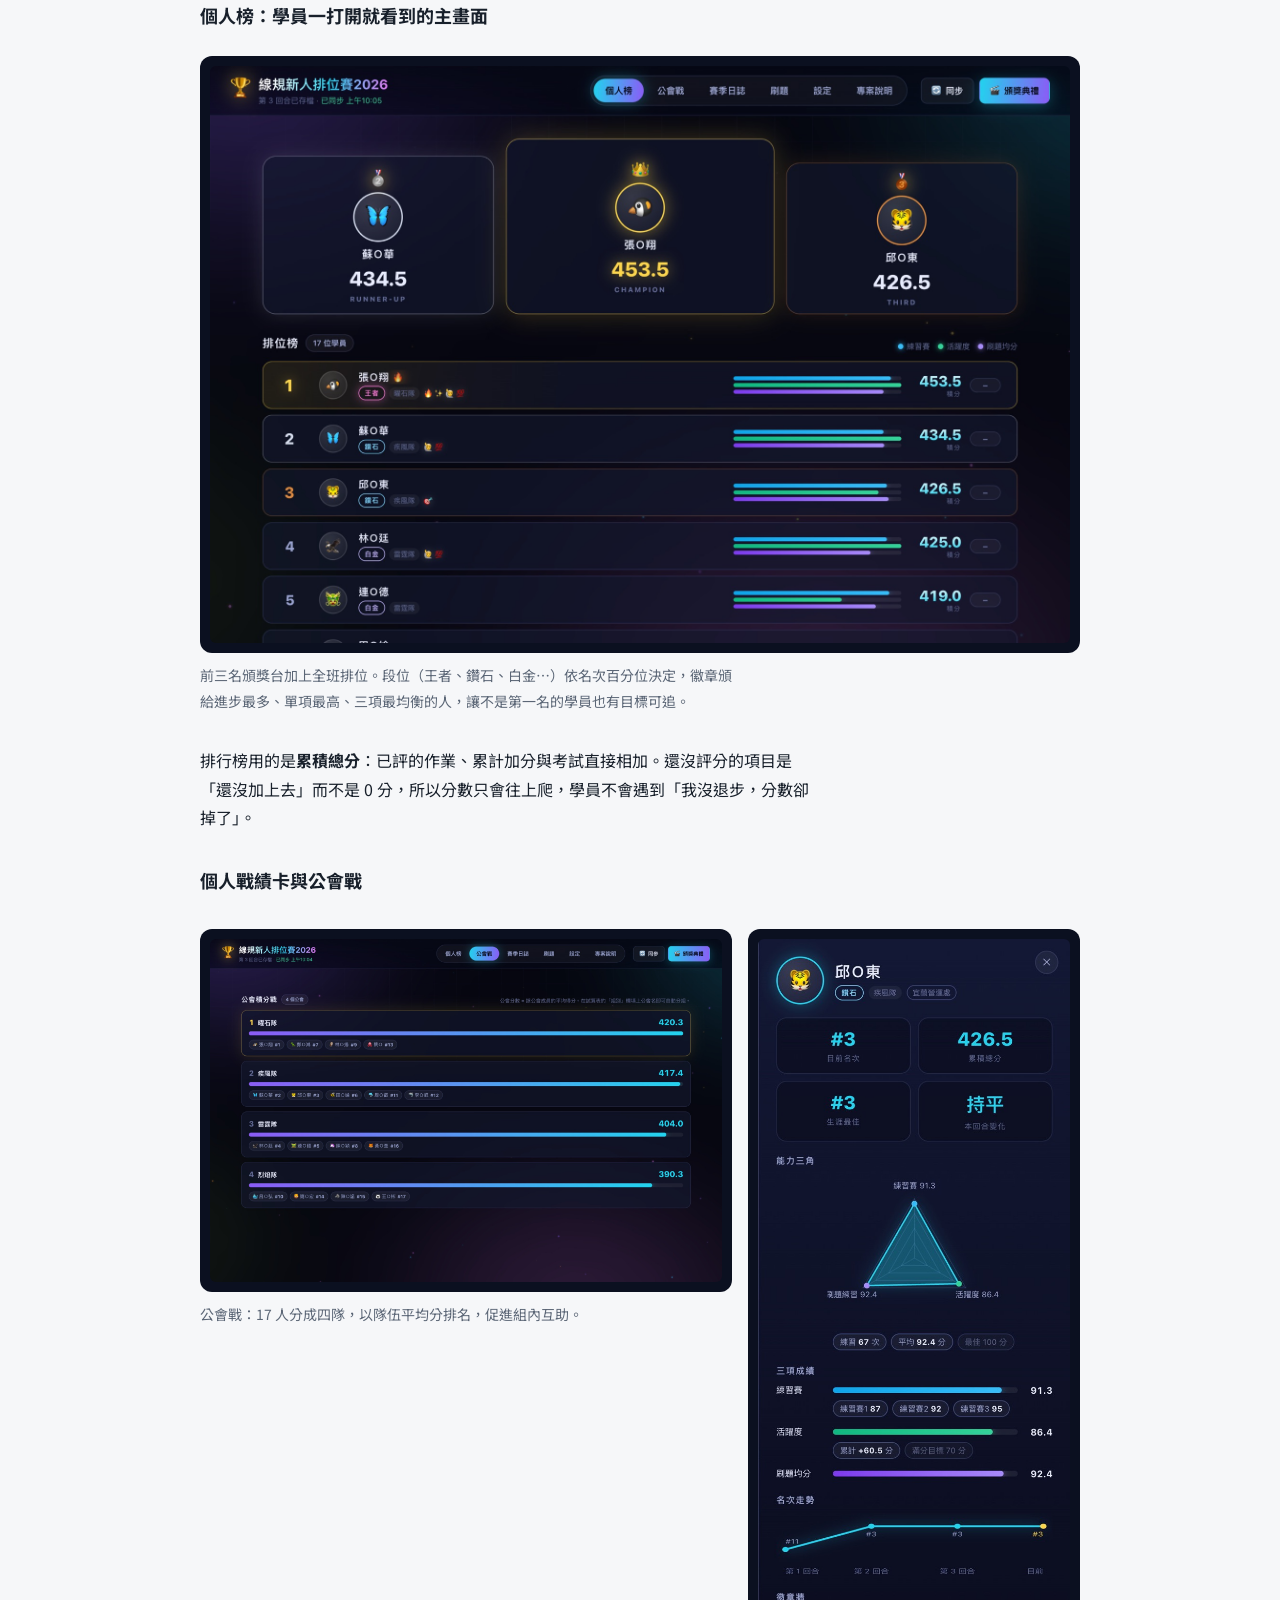
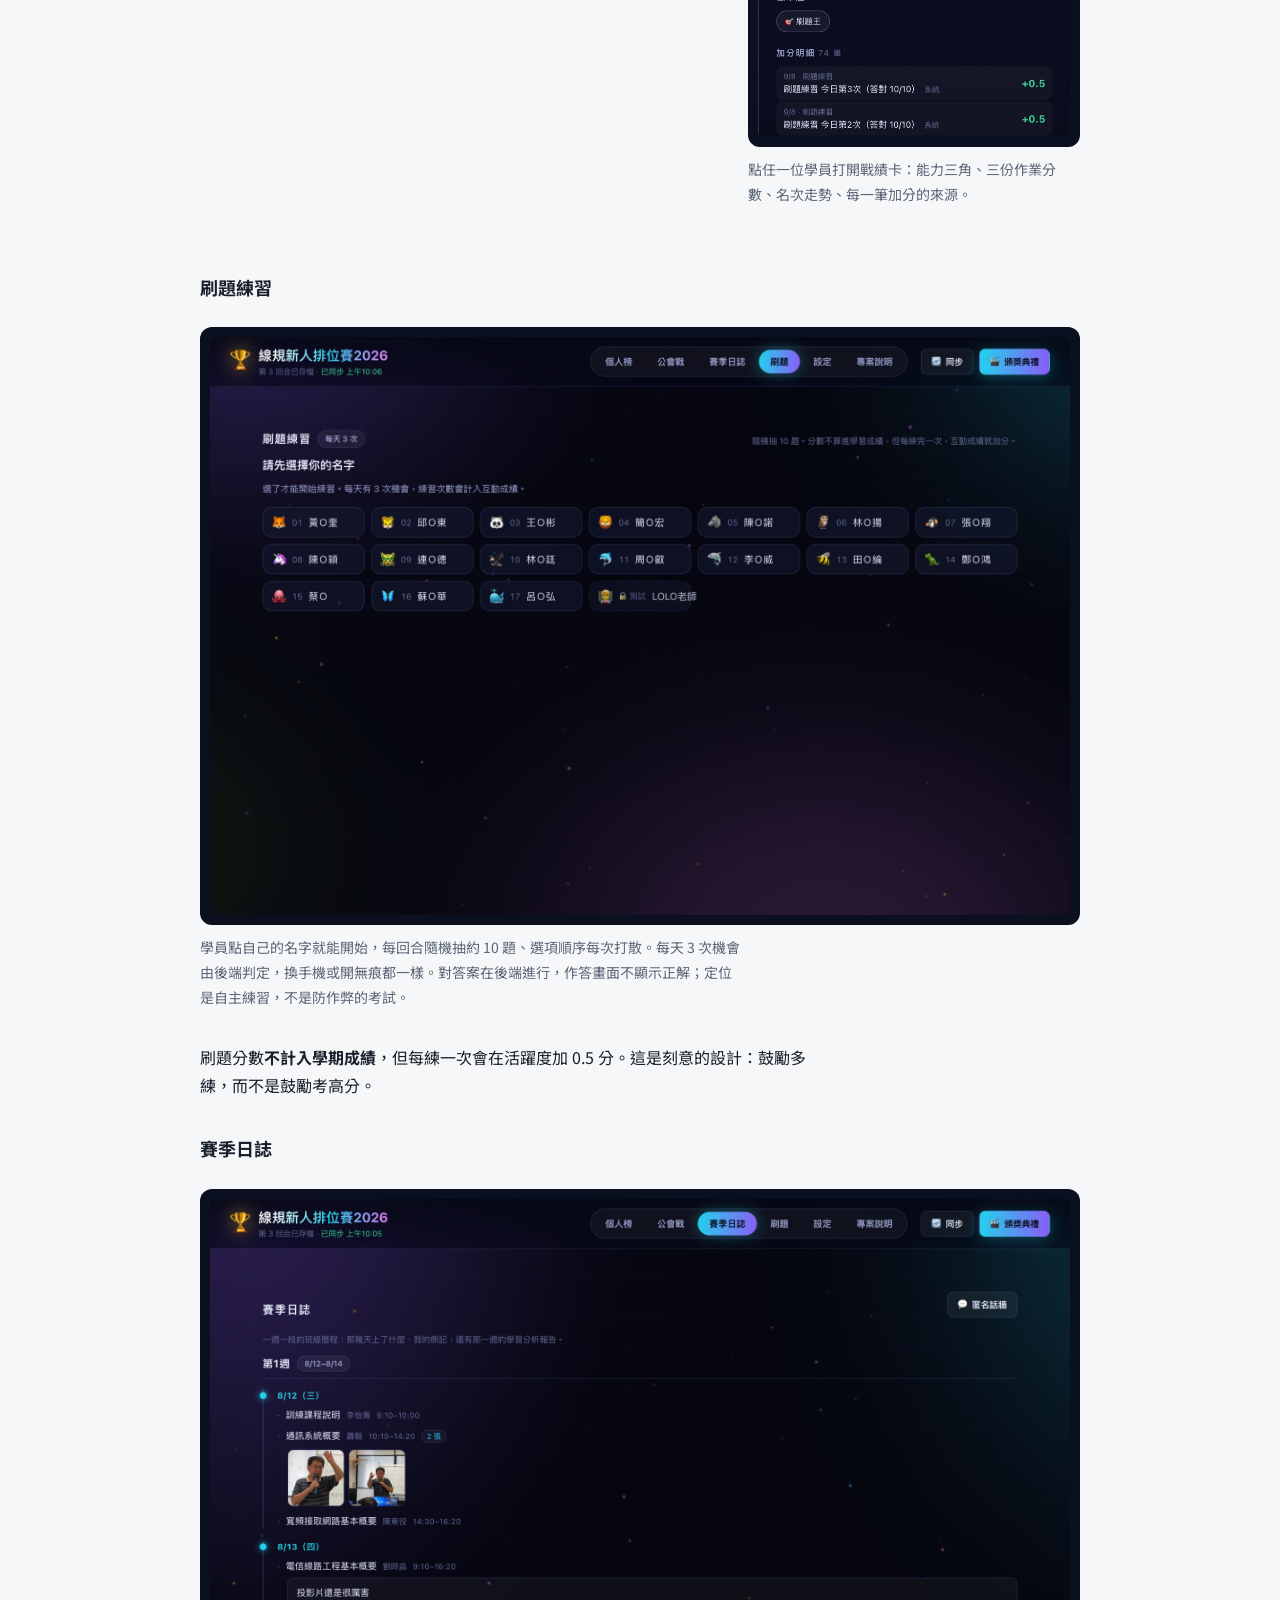
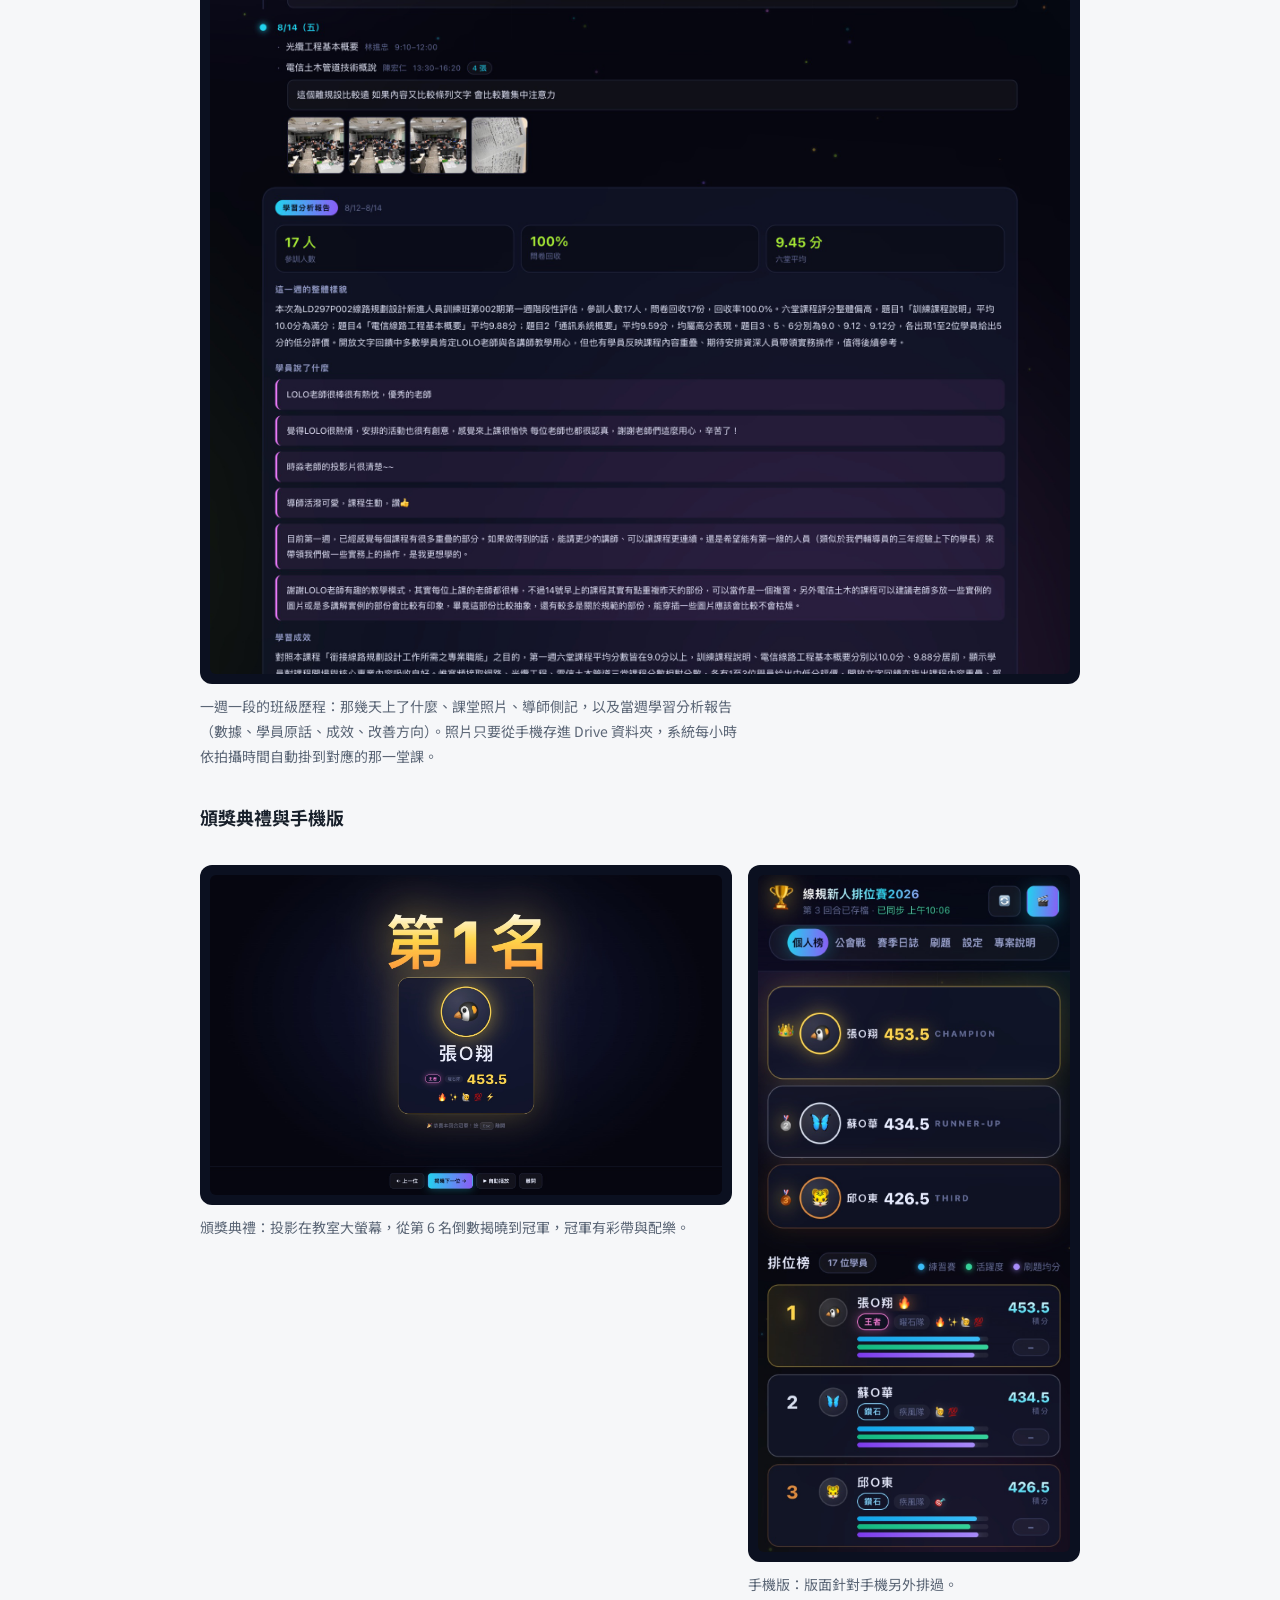
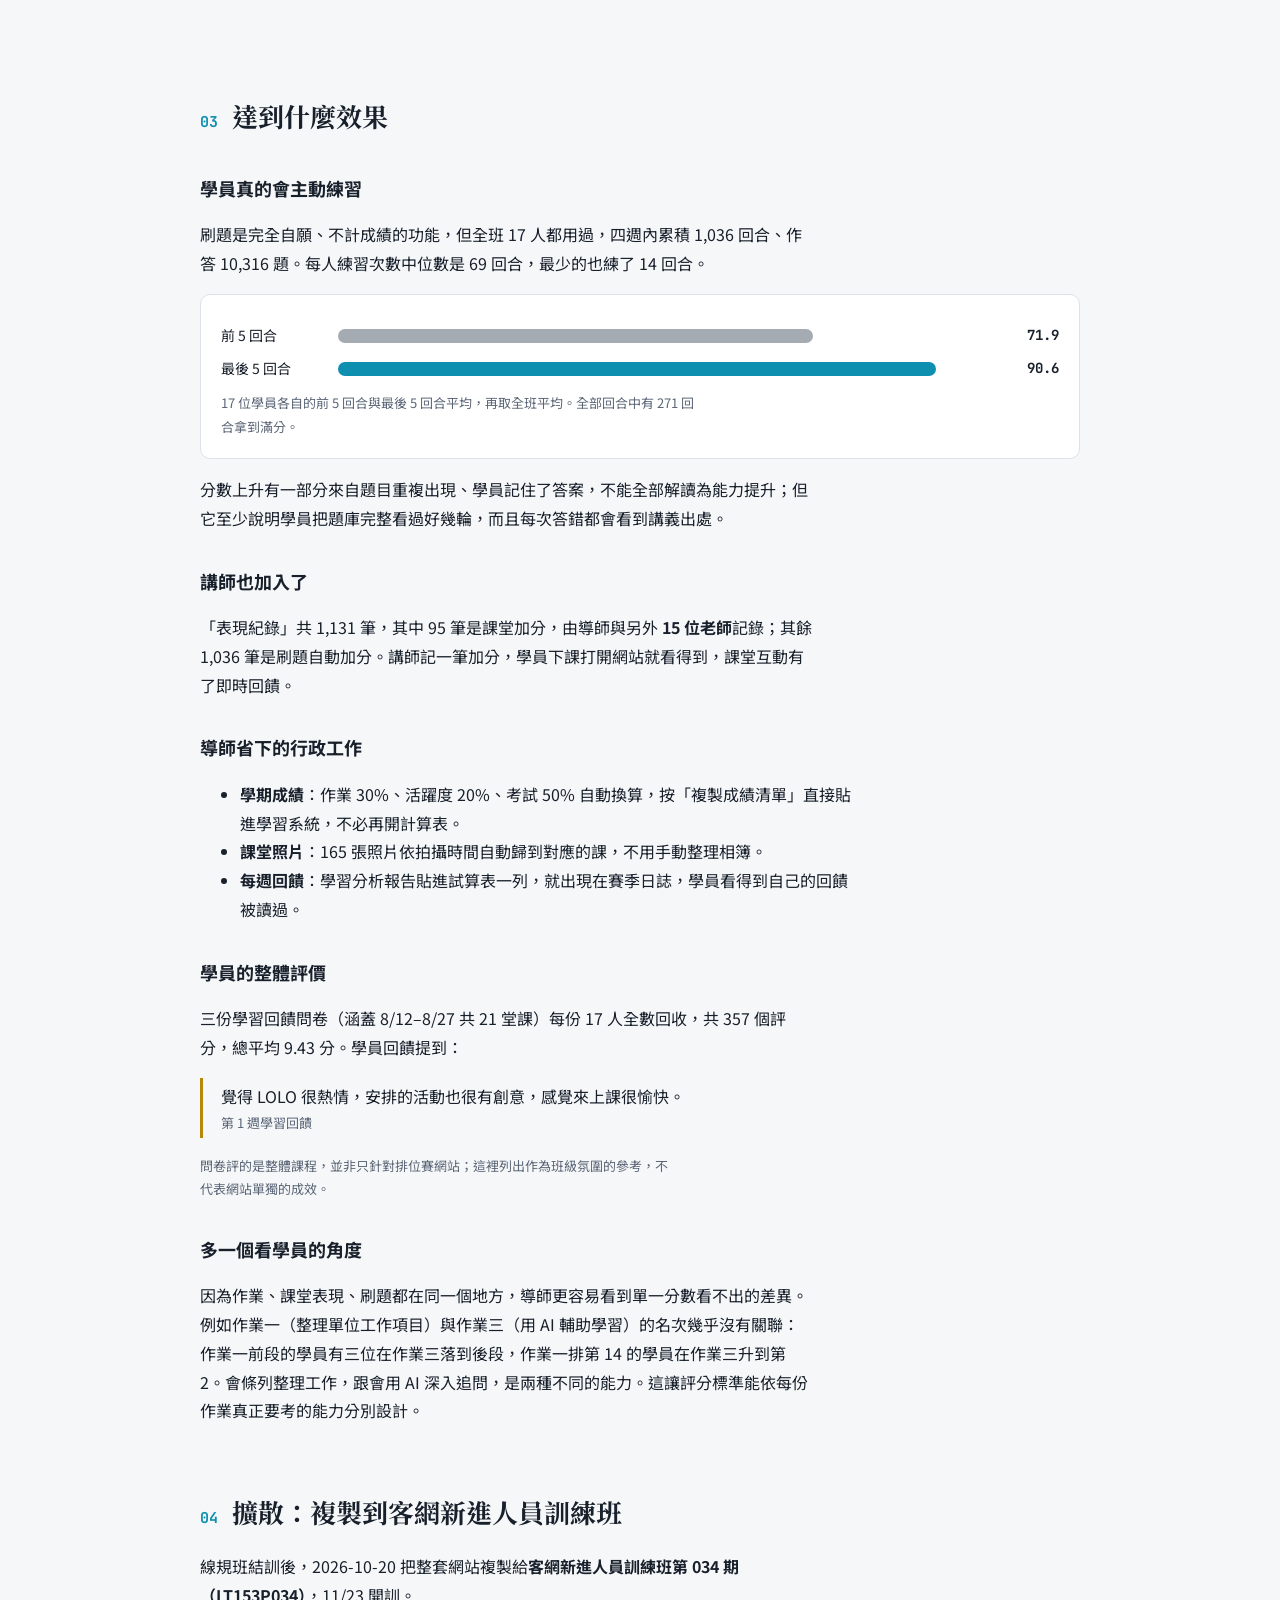
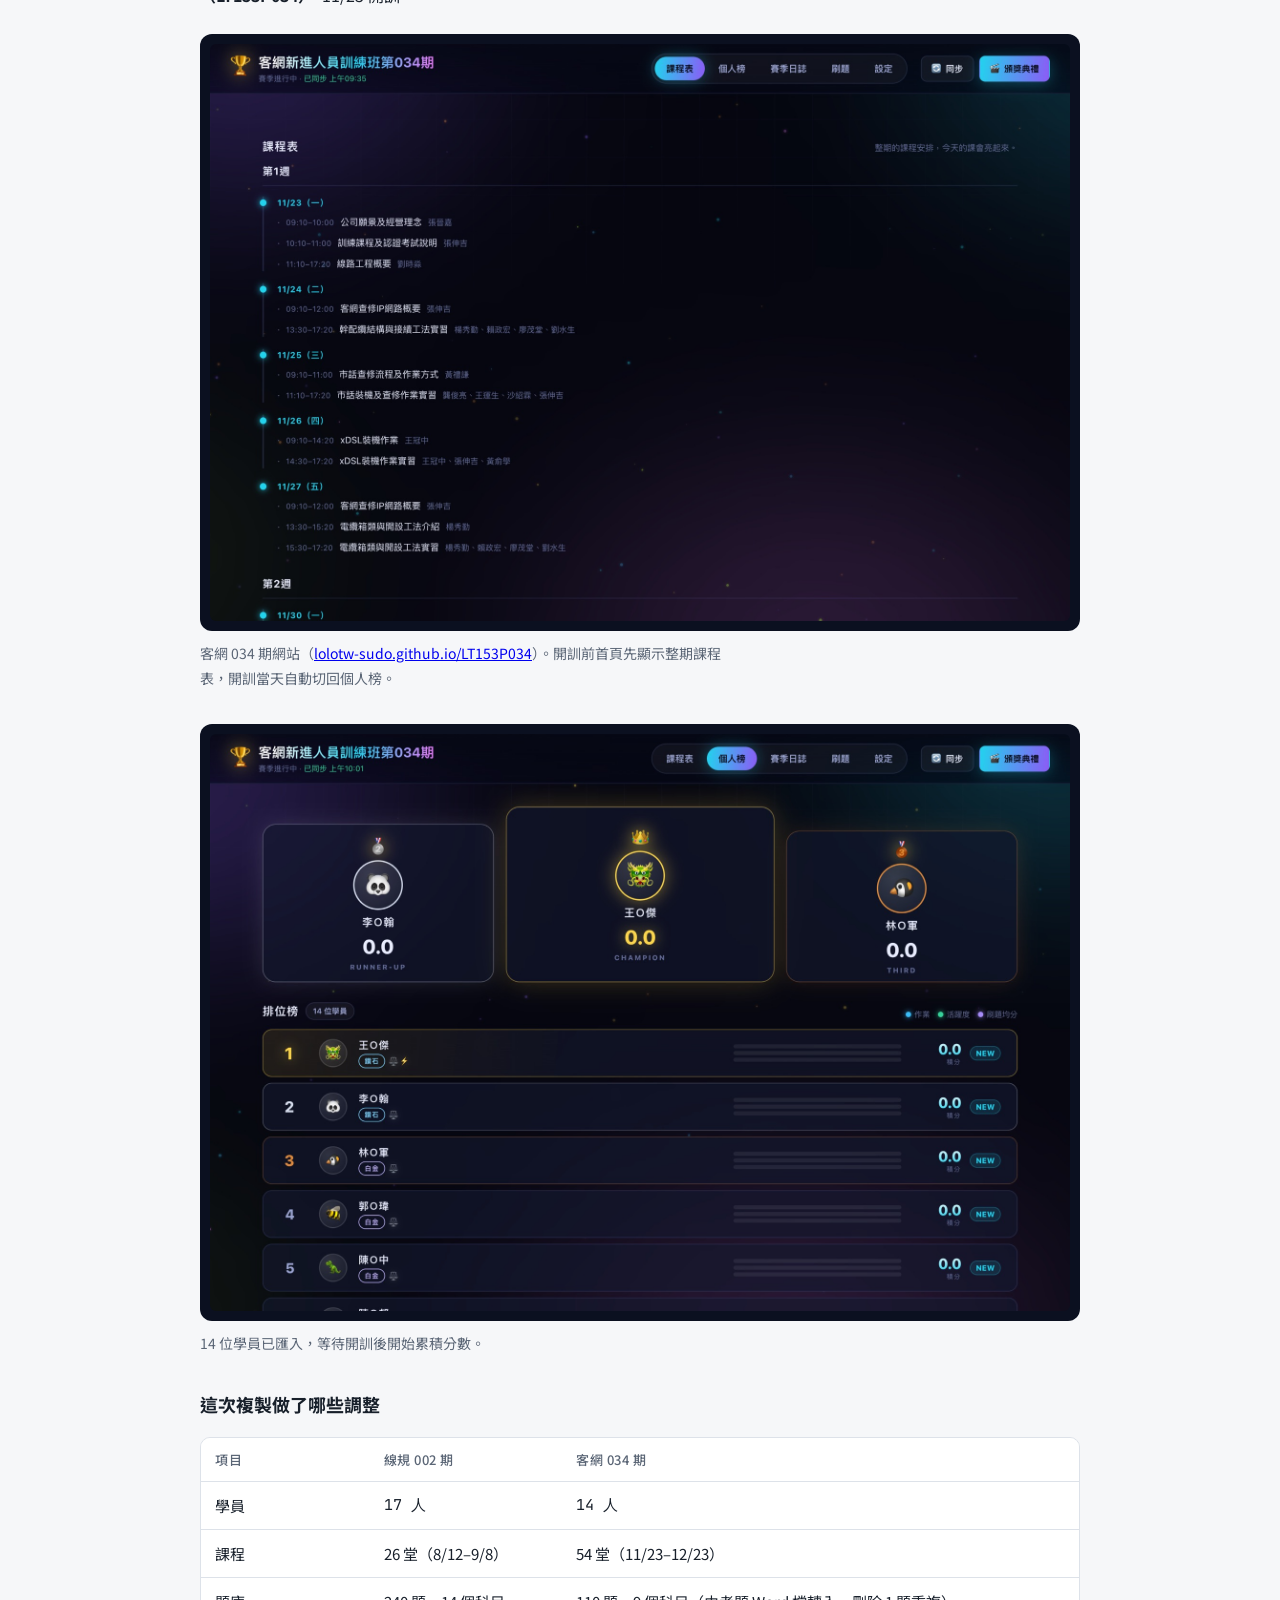
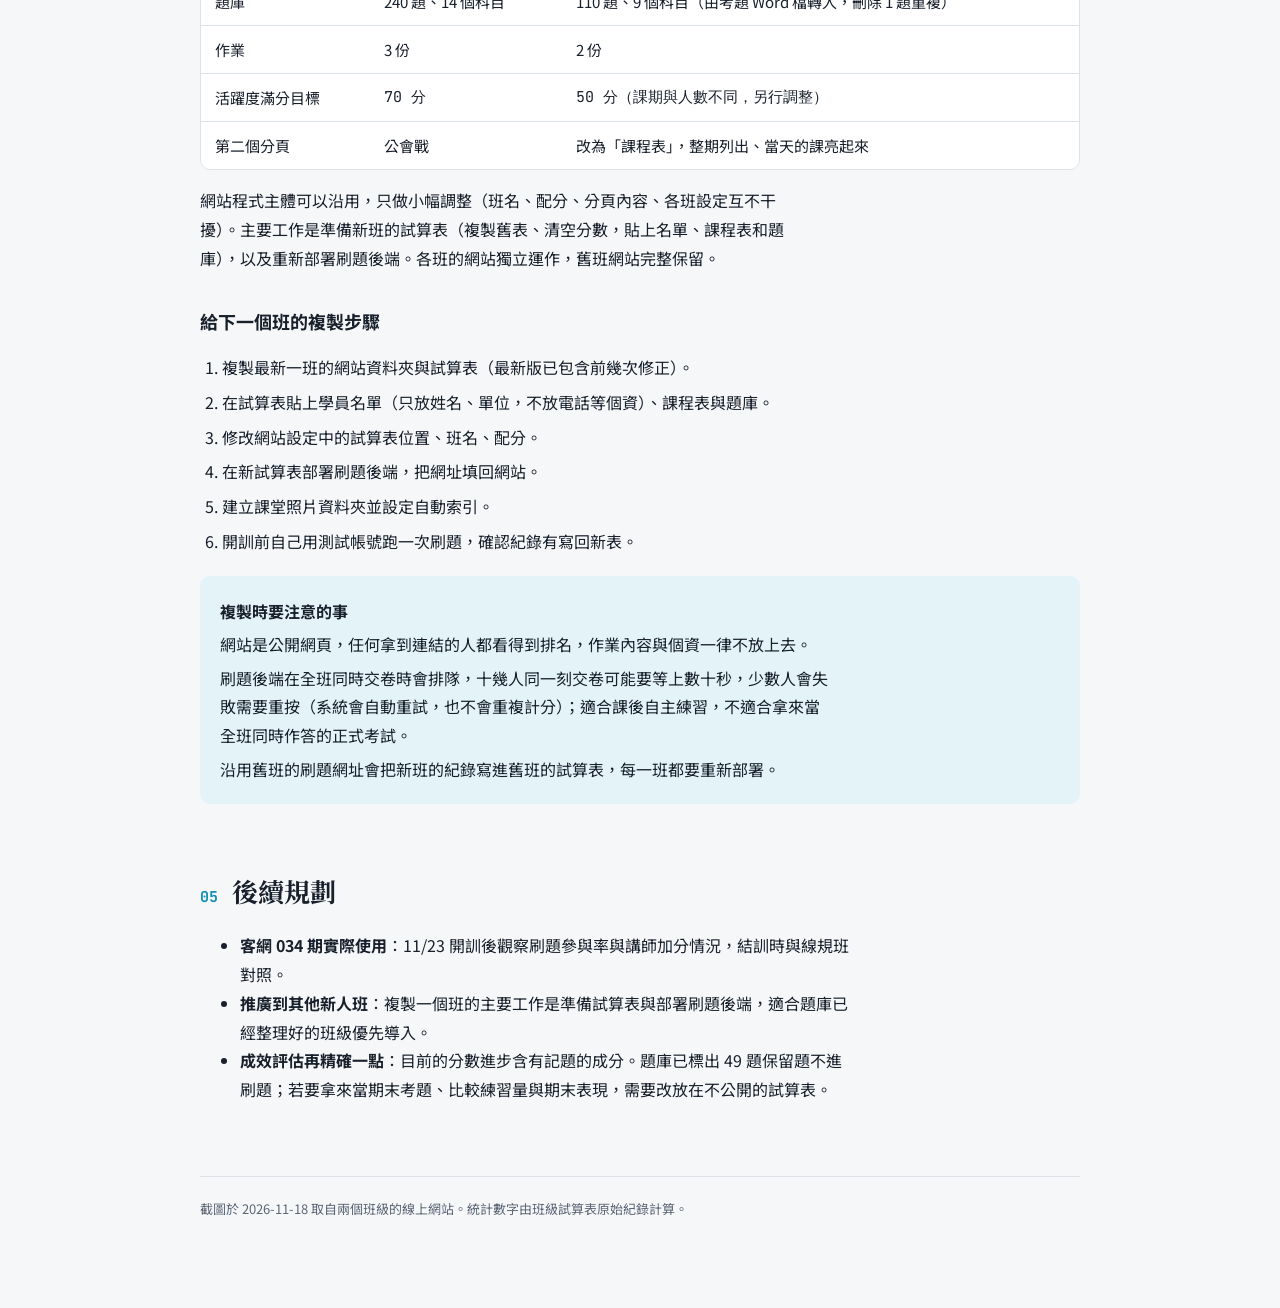
==== commit 5193c3cd: "專案說明：「排行榜當場重排」加粗 Co-Authored-By: Claude Opus 5.5 <noreply@anthropic.com>" ====
--- a/report/index.html
+++ b/report/index.html
@@ -106,7 +106,7 @@
   <div class="tbl"><table>
     <thead><tr><th>過去的狀況</th><th>排位賽的做法</th></tr></thead>
     <tbody>
-      <tr><td>成績到期末才公布，學員在過程中不知道自己的位置</td><td>每交一份作業、每拿一次加分，排行榜當場重排，學員隨時看得到</td></tr>
+      <tr><td>成績到期末才公布，學員在過程中不知道自己的位置</td><td>每交一份作業、每拿一次加分，<strong>排行榜當場重排</strong>，學員隨時看得到</td></tr>
       <tr><td>課堂上的主動表現很難被看見，也很難量化</td><td>講師在試算表記一筆加分，學員的「活躍度」就往上長，個人頁看得到是哪一堂、什麼原因</td></tr>
       <tr><td>過去沒有提供題庫讓學員練習，要到考試才知道學得如何</td><td>網站內建刷題：隨機抽 10 題、當場解答並附講義出處，每次練習自動記錄並加分</td></tr>
       <tr><td>期末要手動把作業、表現、考試按比重算成學期成績</td><td>同一份資料自動算出 0–100 學期成績，按一下複製，直接貼進學習系統</td></tr>
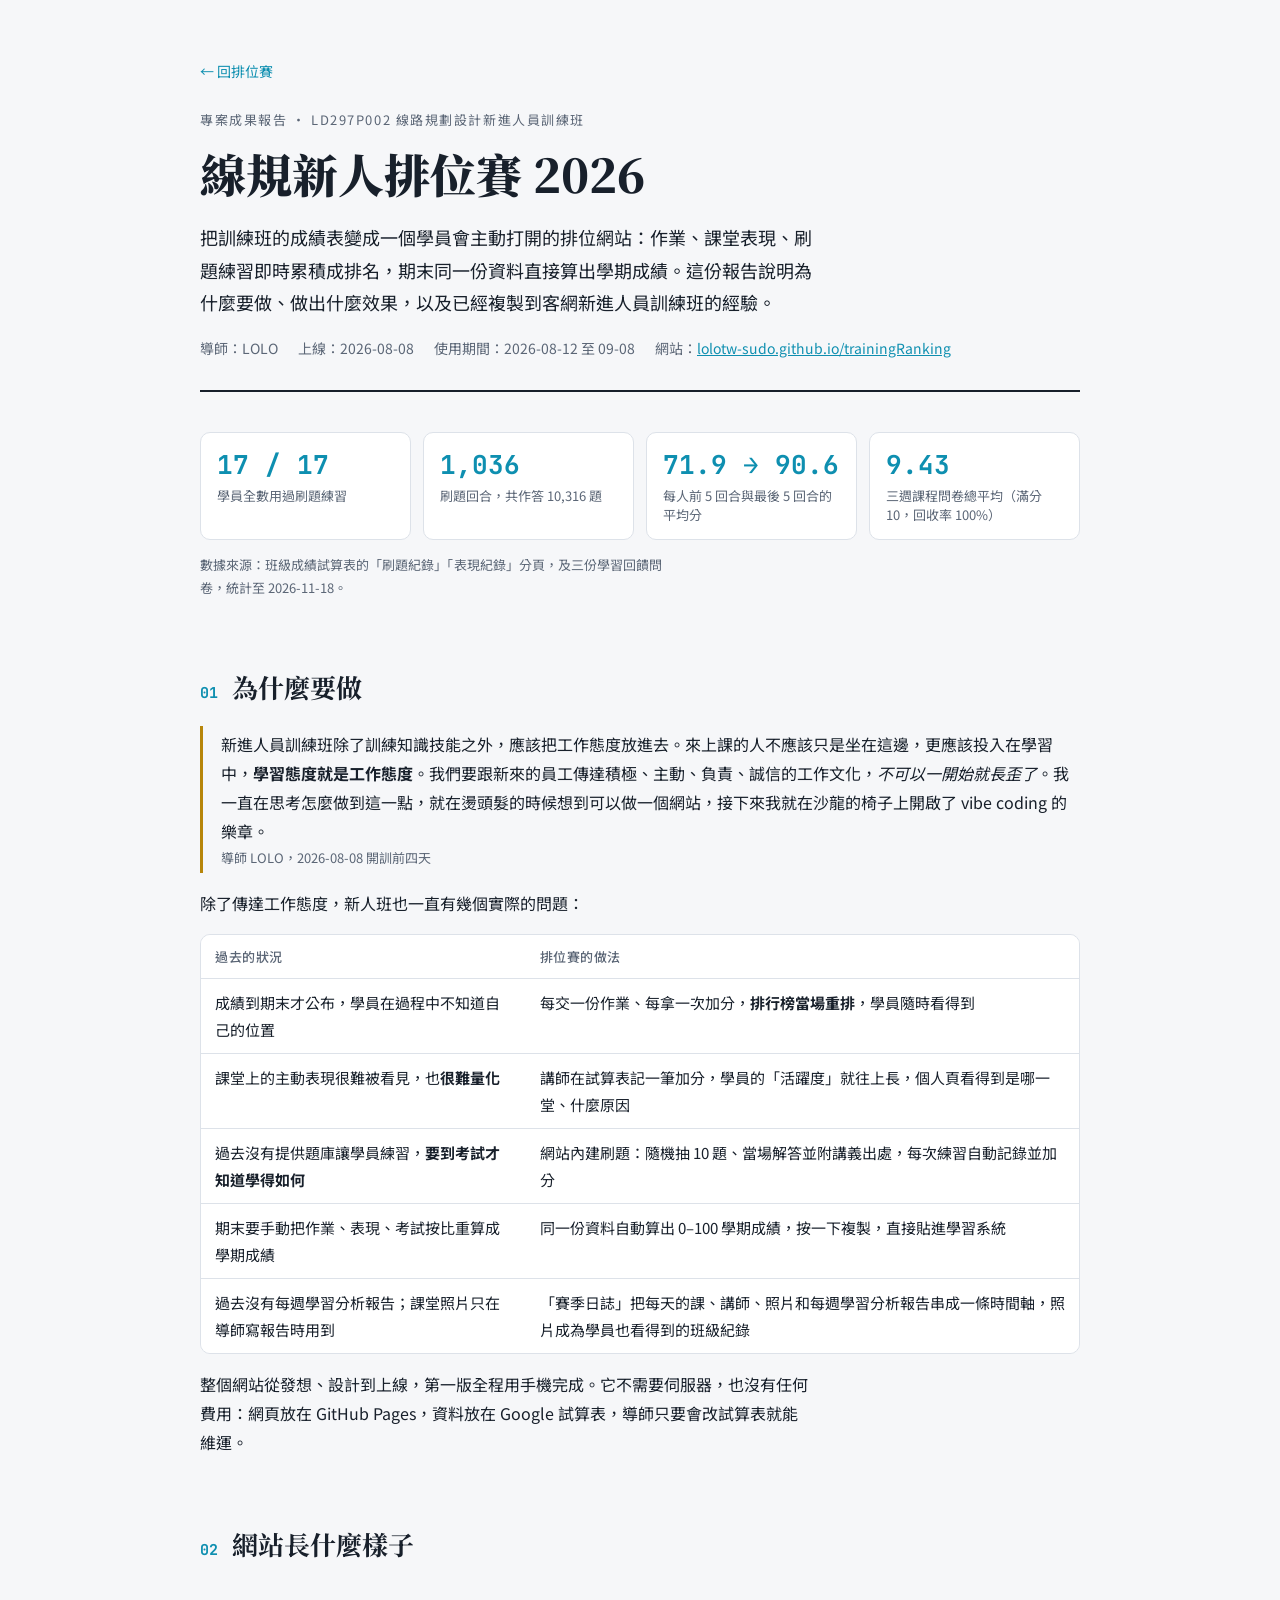
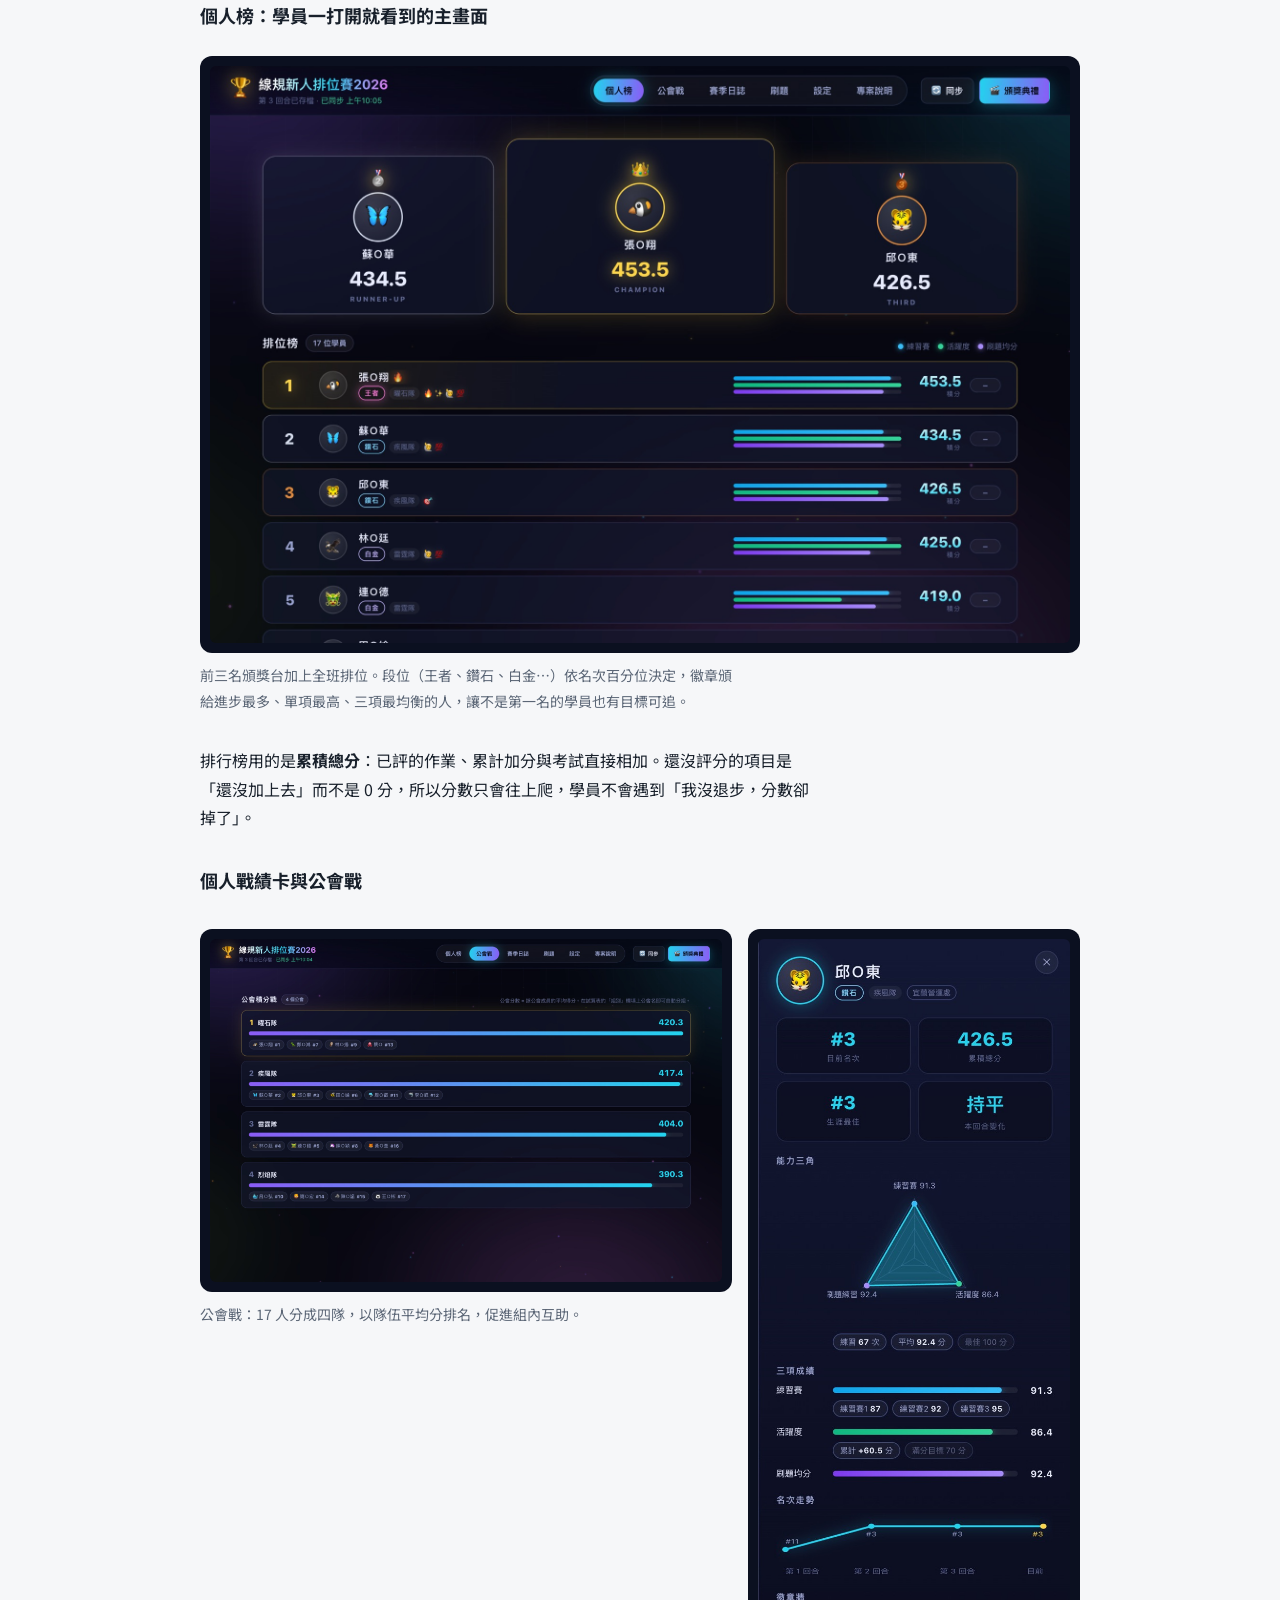
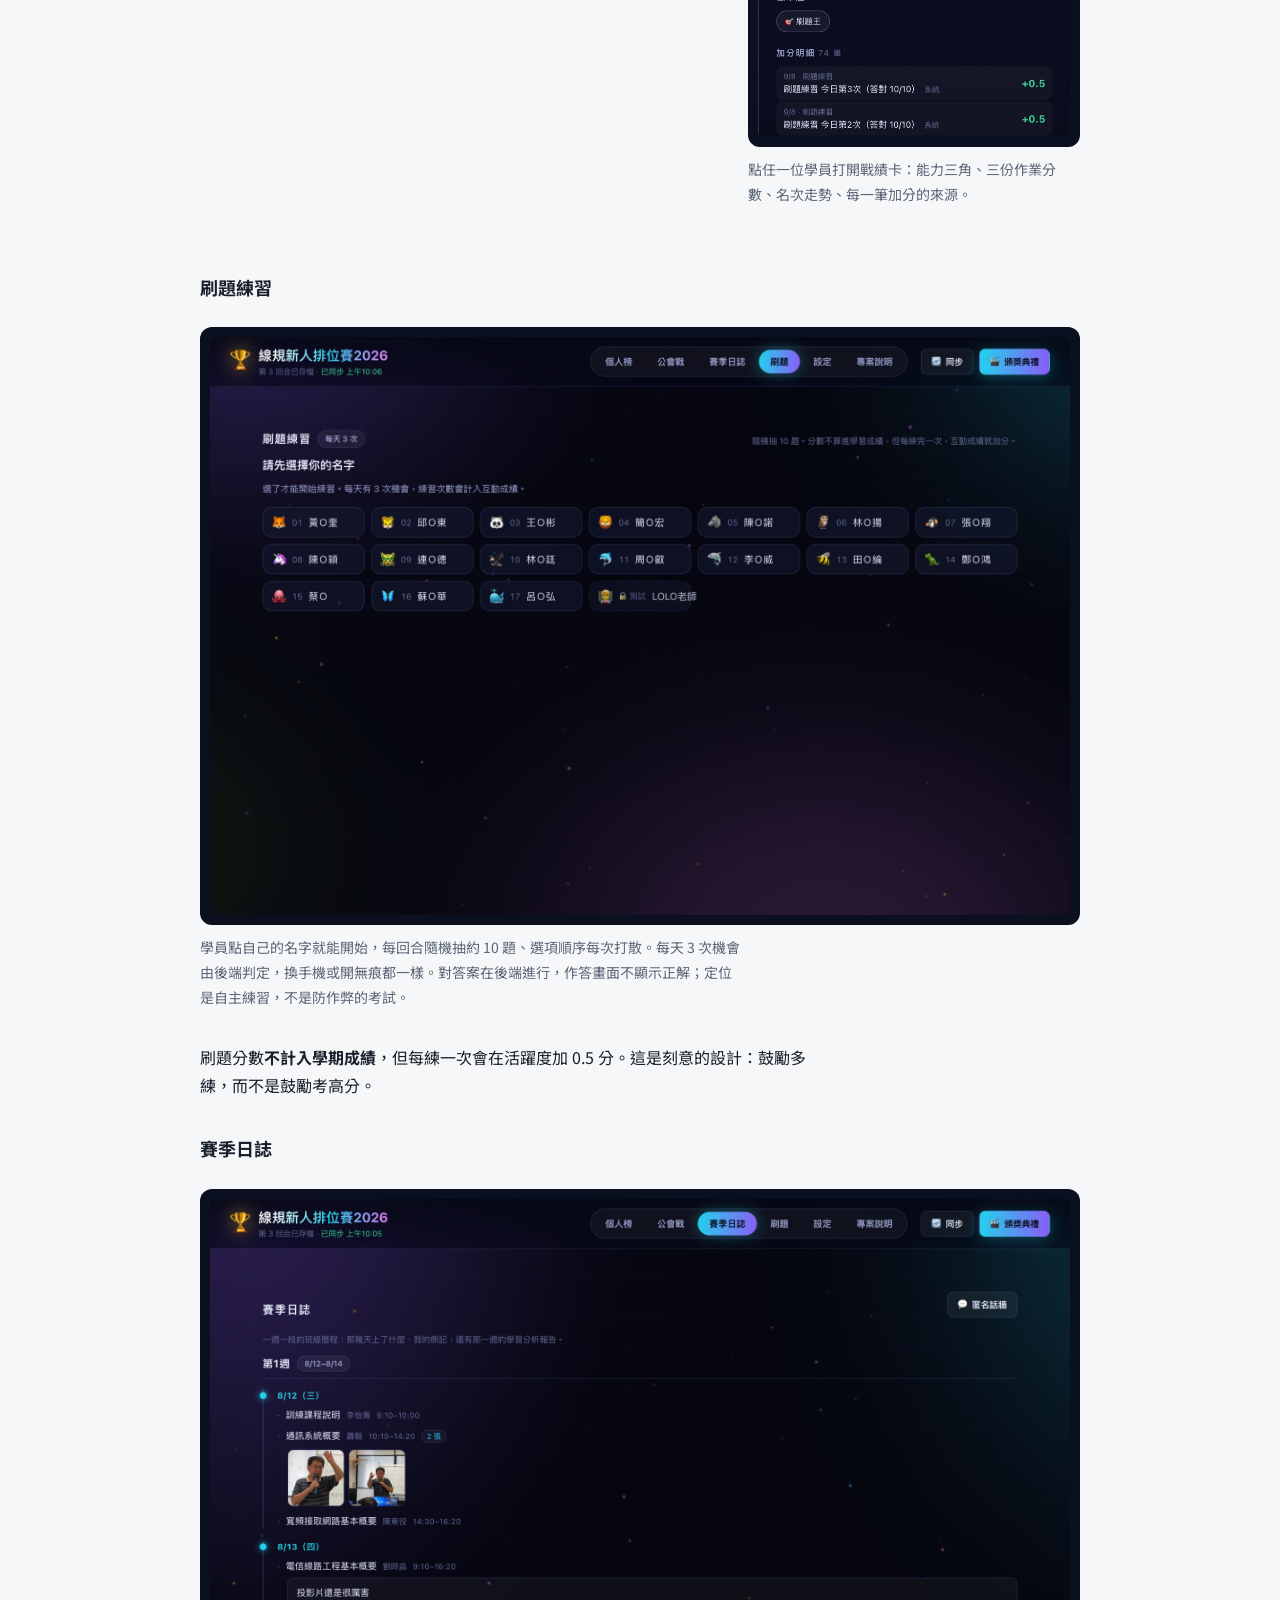
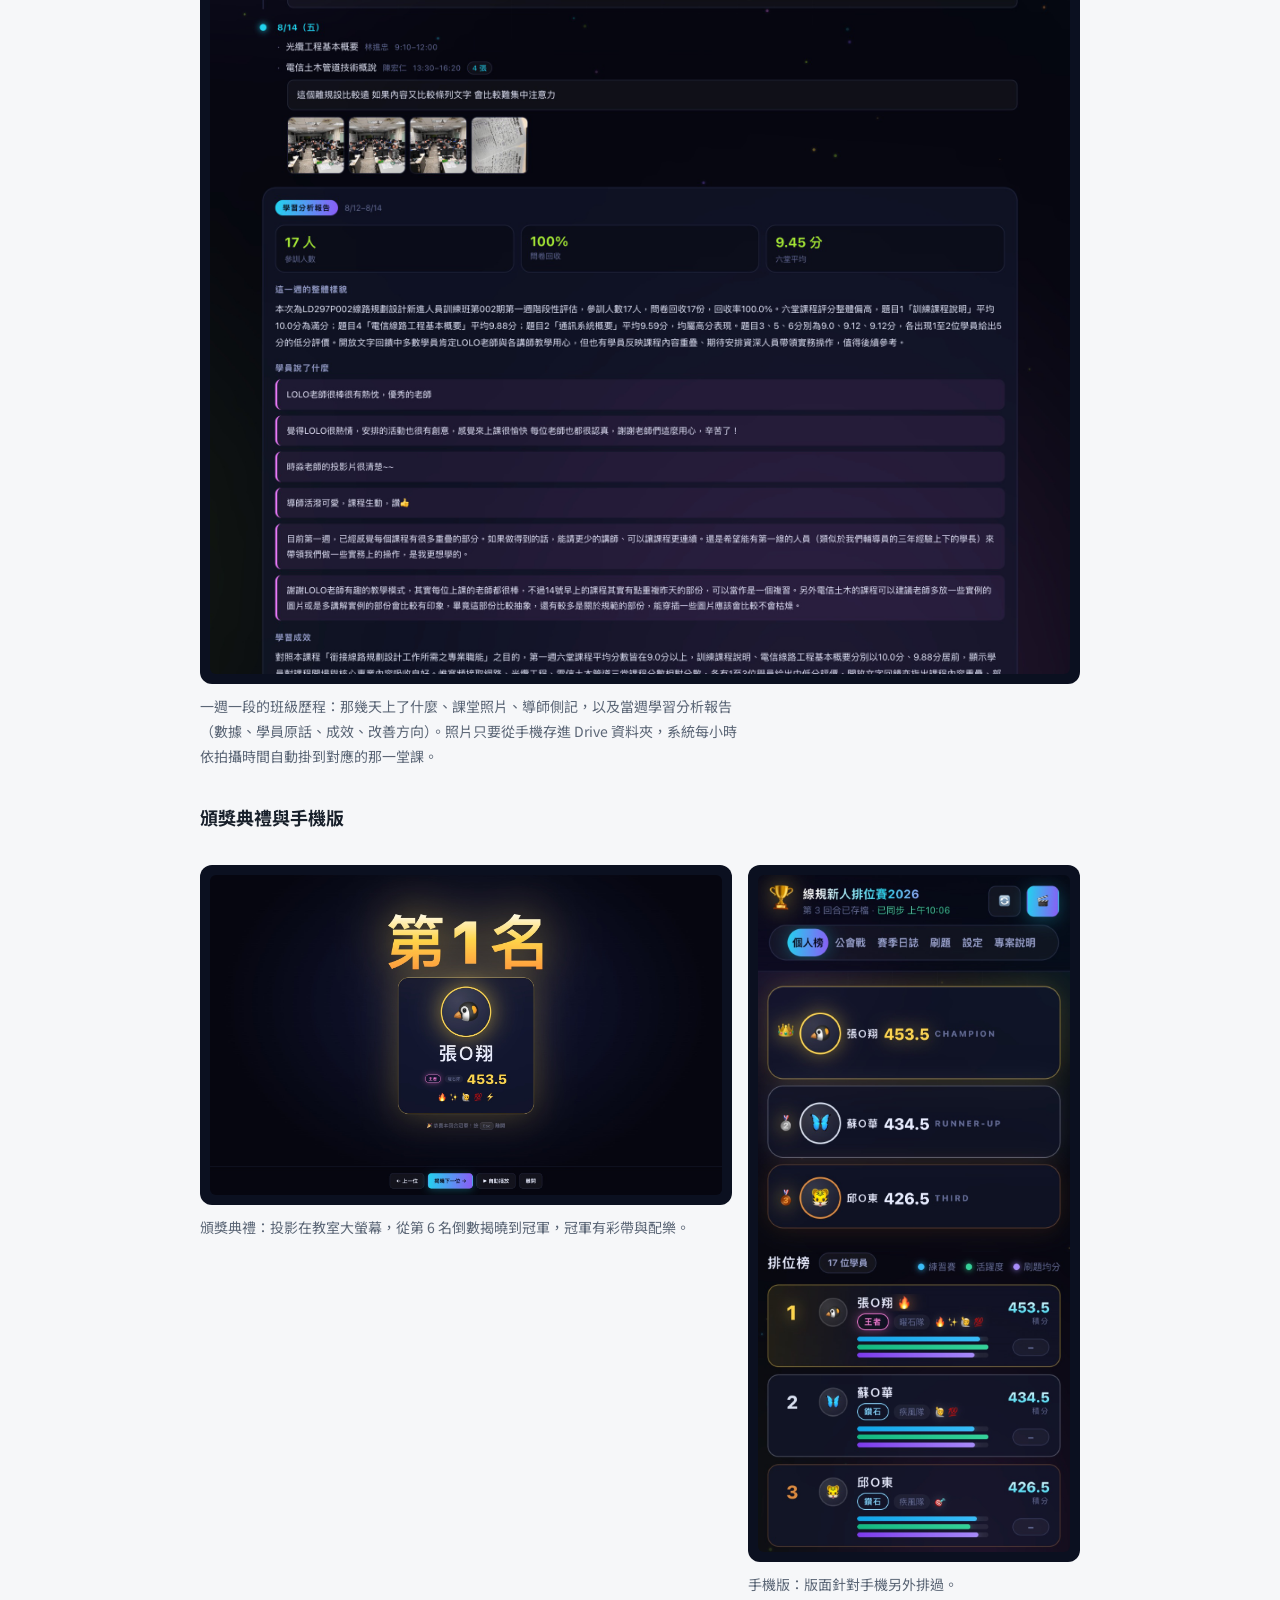
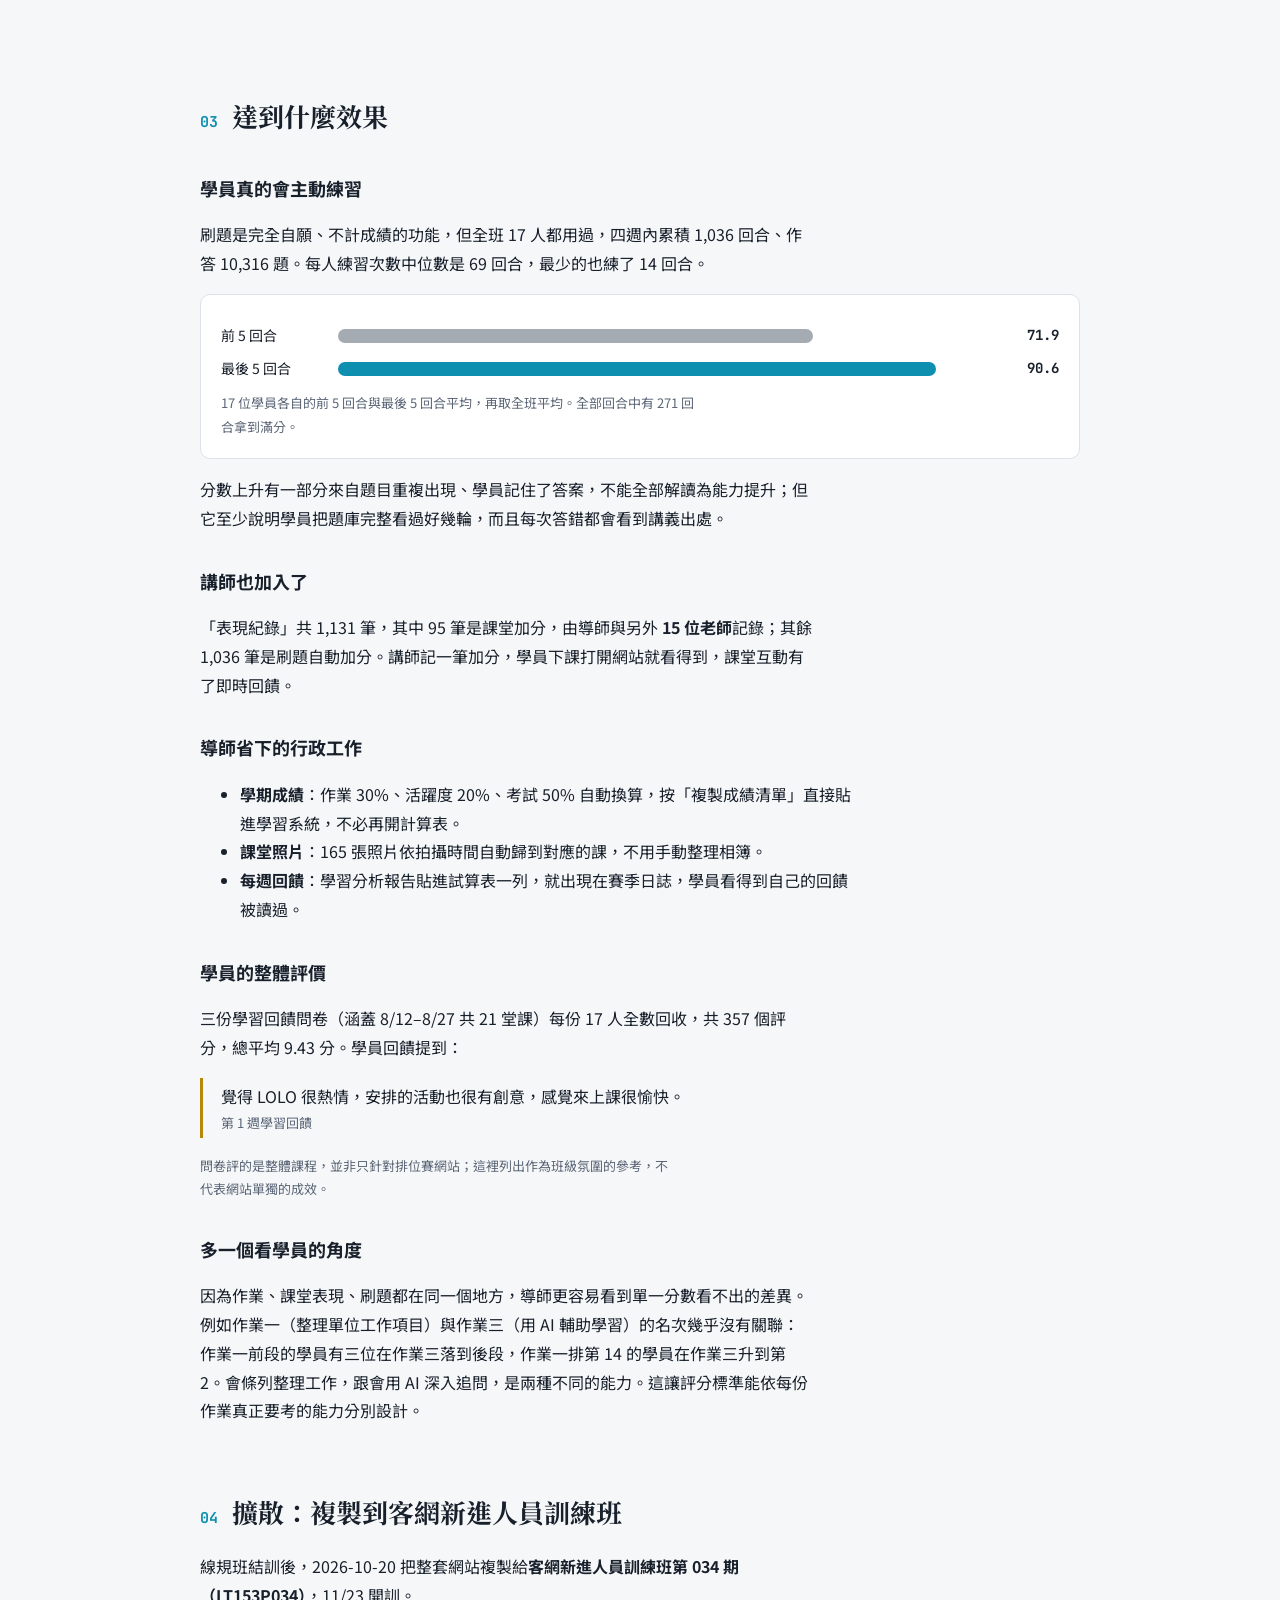
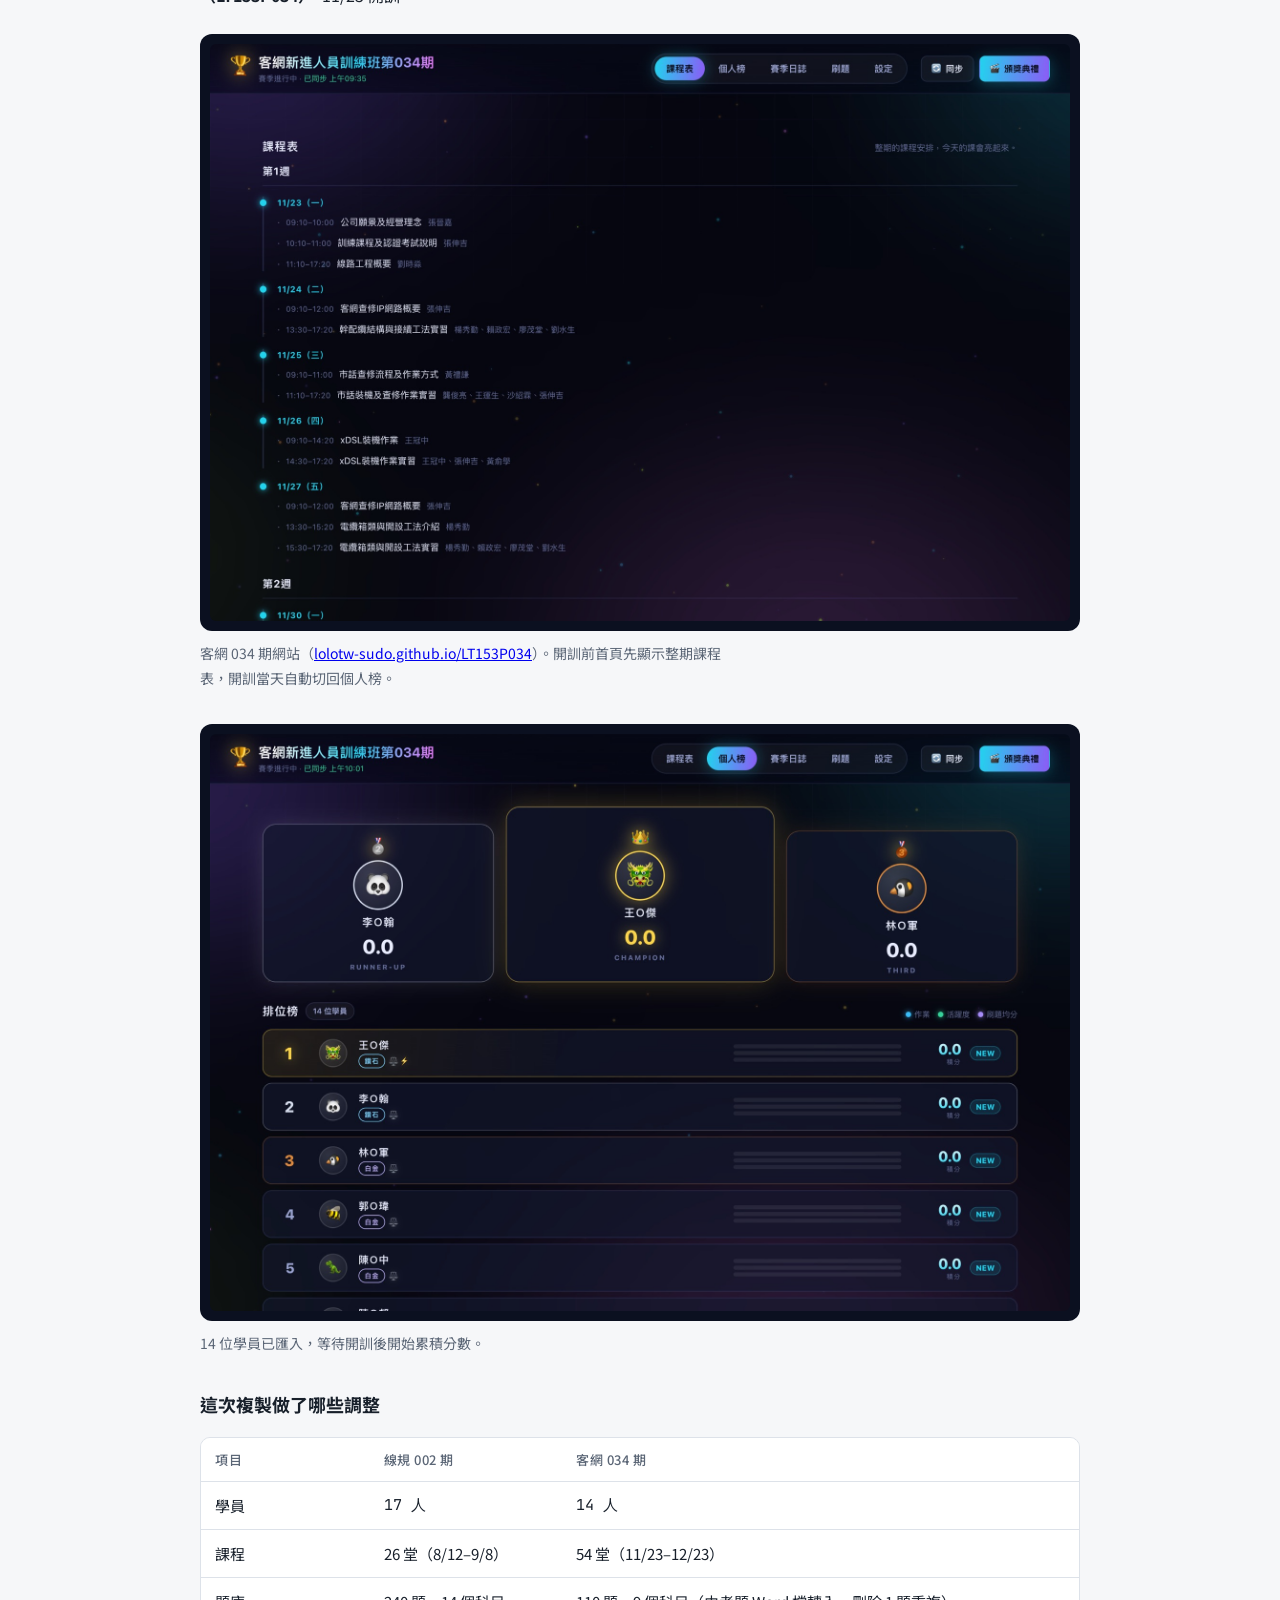
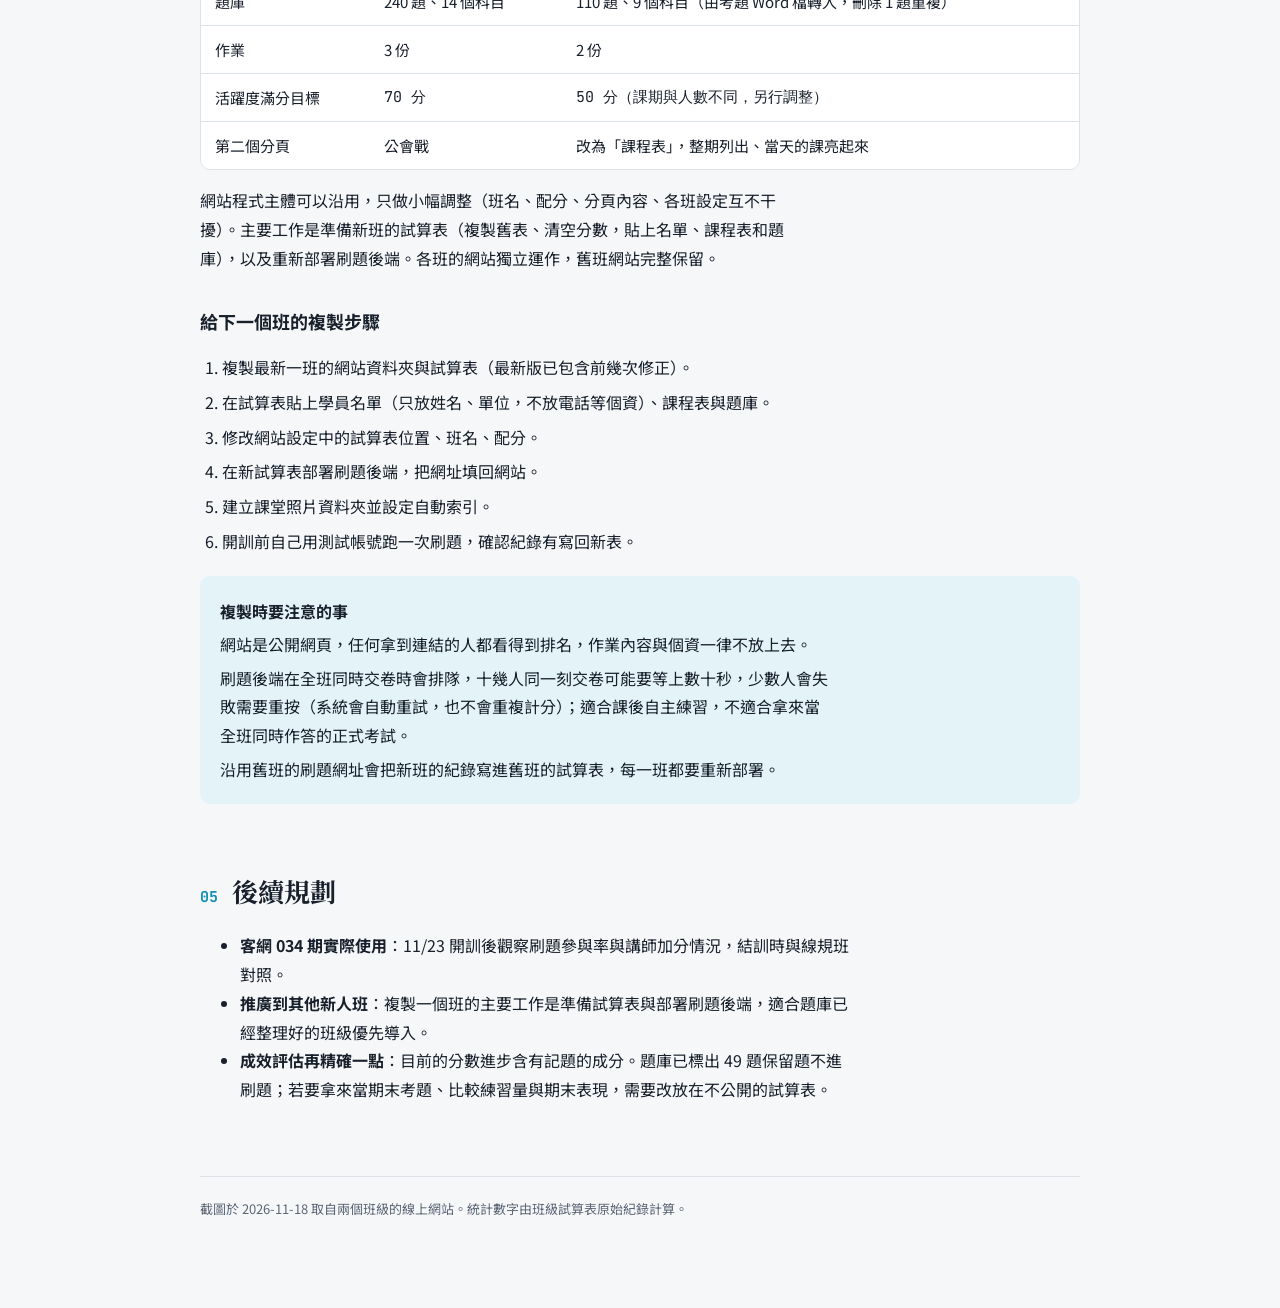
==== commit 9869a94d: "專案說明：對照表兩處重點加粗 Co-Authored-By: Claude Opus 5.5 <noreply@anthropic.com>" ====
--- a/report/index.html
+++ b/report/index.html
@@ -107,8 +107,8 @@
     <thead><tr><th>過去的狀況</th><th>排位賽的做法</th></tr></thead>
     <tbody>
       <tr><td>成績到期末才公布，學員在過程中不知道自己的位置</td><td>每交一份作業、每拿一次加分，<strong>排行榜當場重排</strong>，學員隨時看得到</td></tr>
-      <tr><td>課堂上的主動表現很難被看見，也很難量化</td><td>講師在試算表記一筆加分，學員的「活躍度」就往上長，個人頁看得到是哪一堂、什麼原因</td></tr>
-      <tr><td>過去沒有提供題庫讓學員練習，要到考試才知道學得如何</td><td>網站內建刷題：隨機抽 10 題、當場解答並附講義出處，每次練習自動記錄並加分</td></tr>
+      <tr><td>課堂上的主動表現很難被看見，也<strong>很難量化</strong></td><td>講師在試算表記一筆加分，學員的「活躍度」就往上長，個人頁看得到是哪一堂、什麼原因</td></tr>
+      <tr><td>過去沒有提供題庫讓學員練習，<strong>要到考試才知道學得如何</strong></td><td>網站內建刷題：隨機抽 10 題、當場解答並附講義出處，每次練習自動記錄並加分</td></tr>
       <tr><td>期末要手動把作業、表現、考試按比重算成學期成績</td><td>同一份資料自動算出 0–100 學期成績，按一下複製，直接貼進學習系統</td></tr>
       <tr><td>過去沒有每週學習分析報告；課堂照片只在導師寫報告時用到</td><td>「賽季日誌」把每天的課、講師、照片和每週學習分析報告串成一條時間軸，照片成為學員也看得到的班級紀錄</td></tr>
     </tbody>
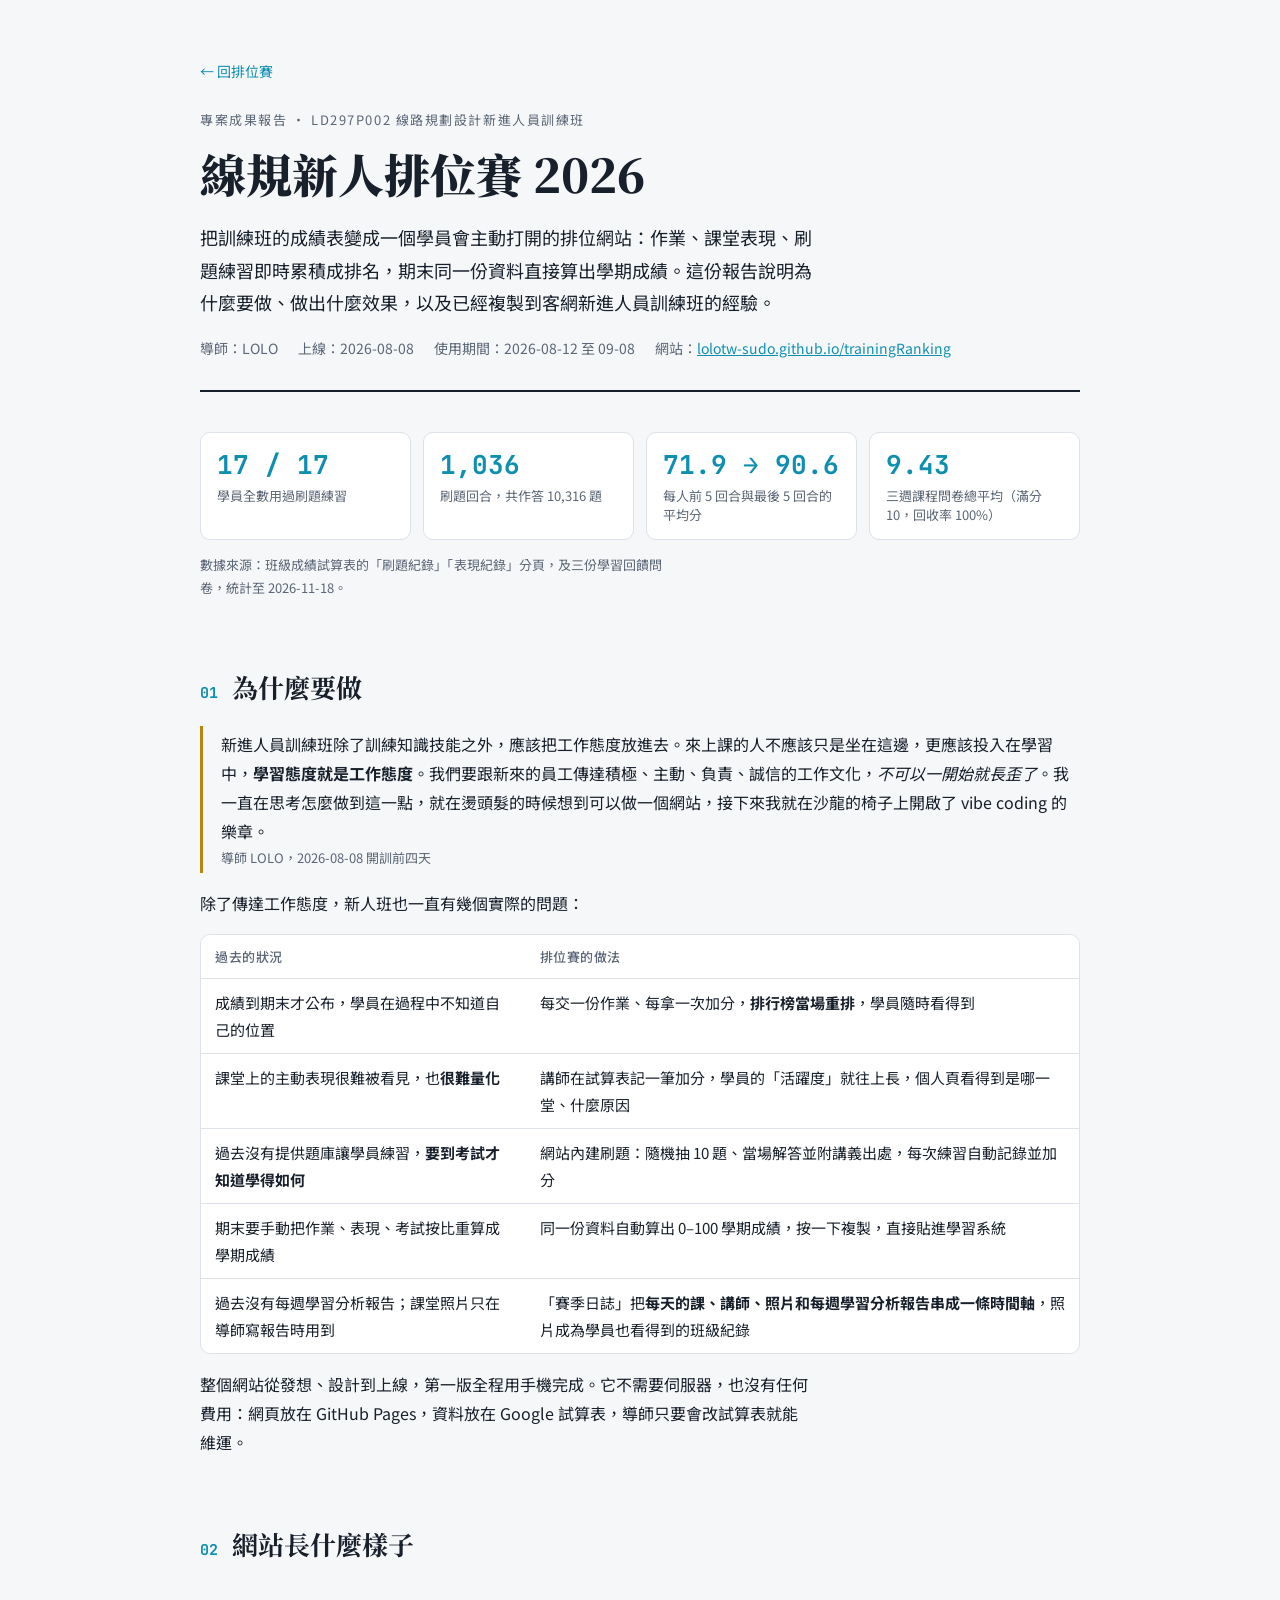
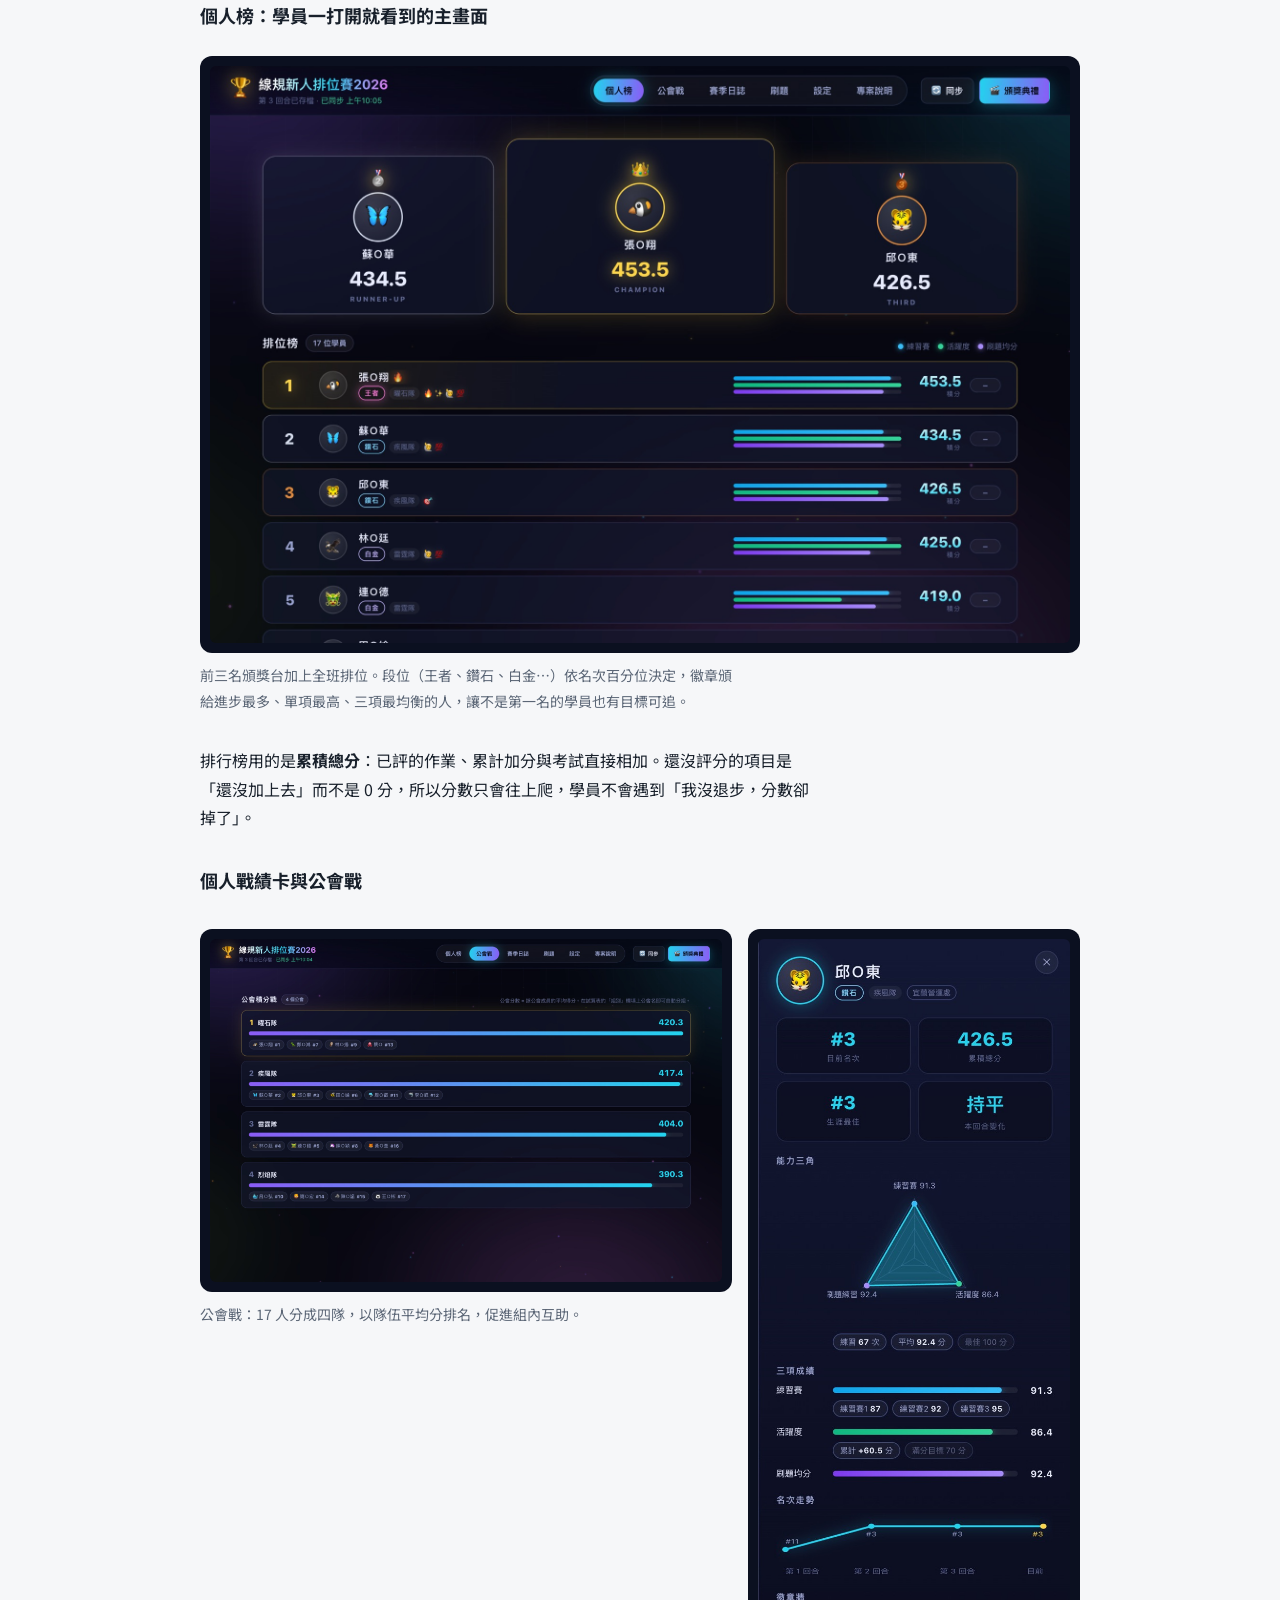
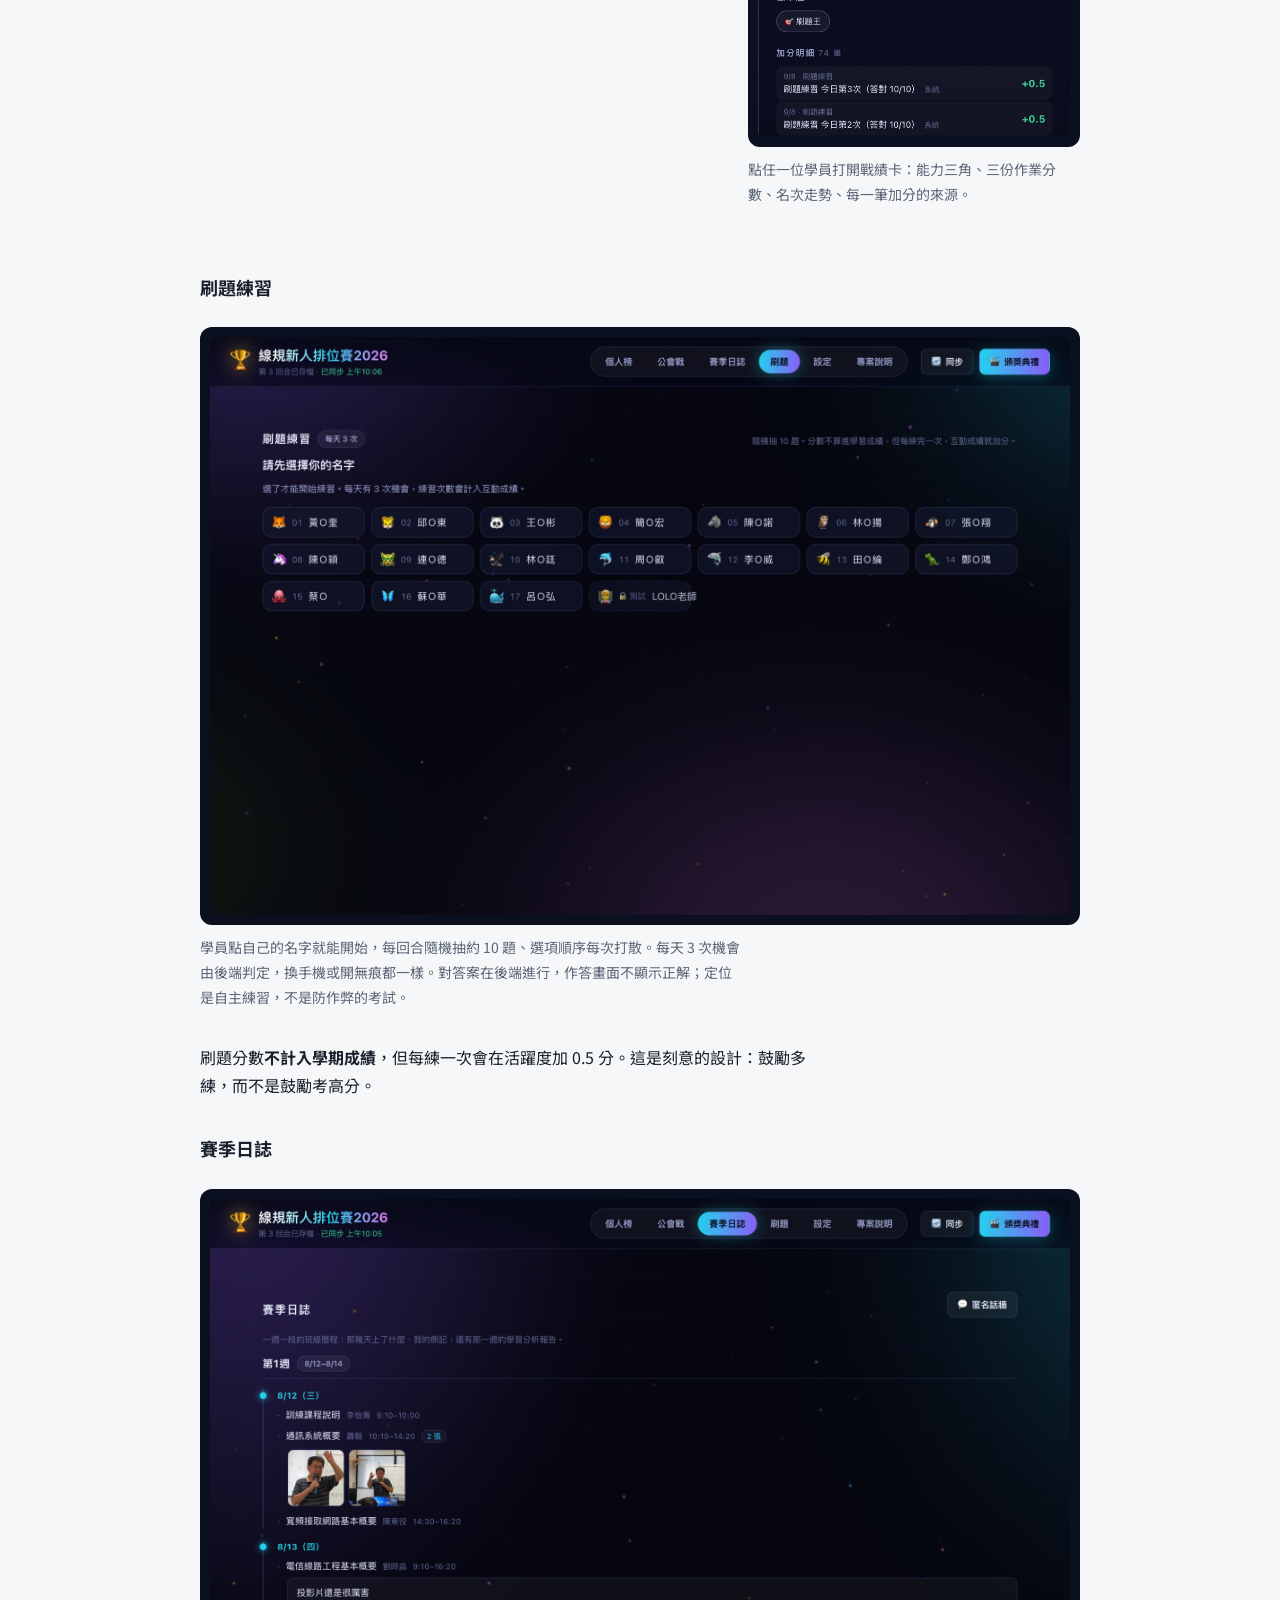
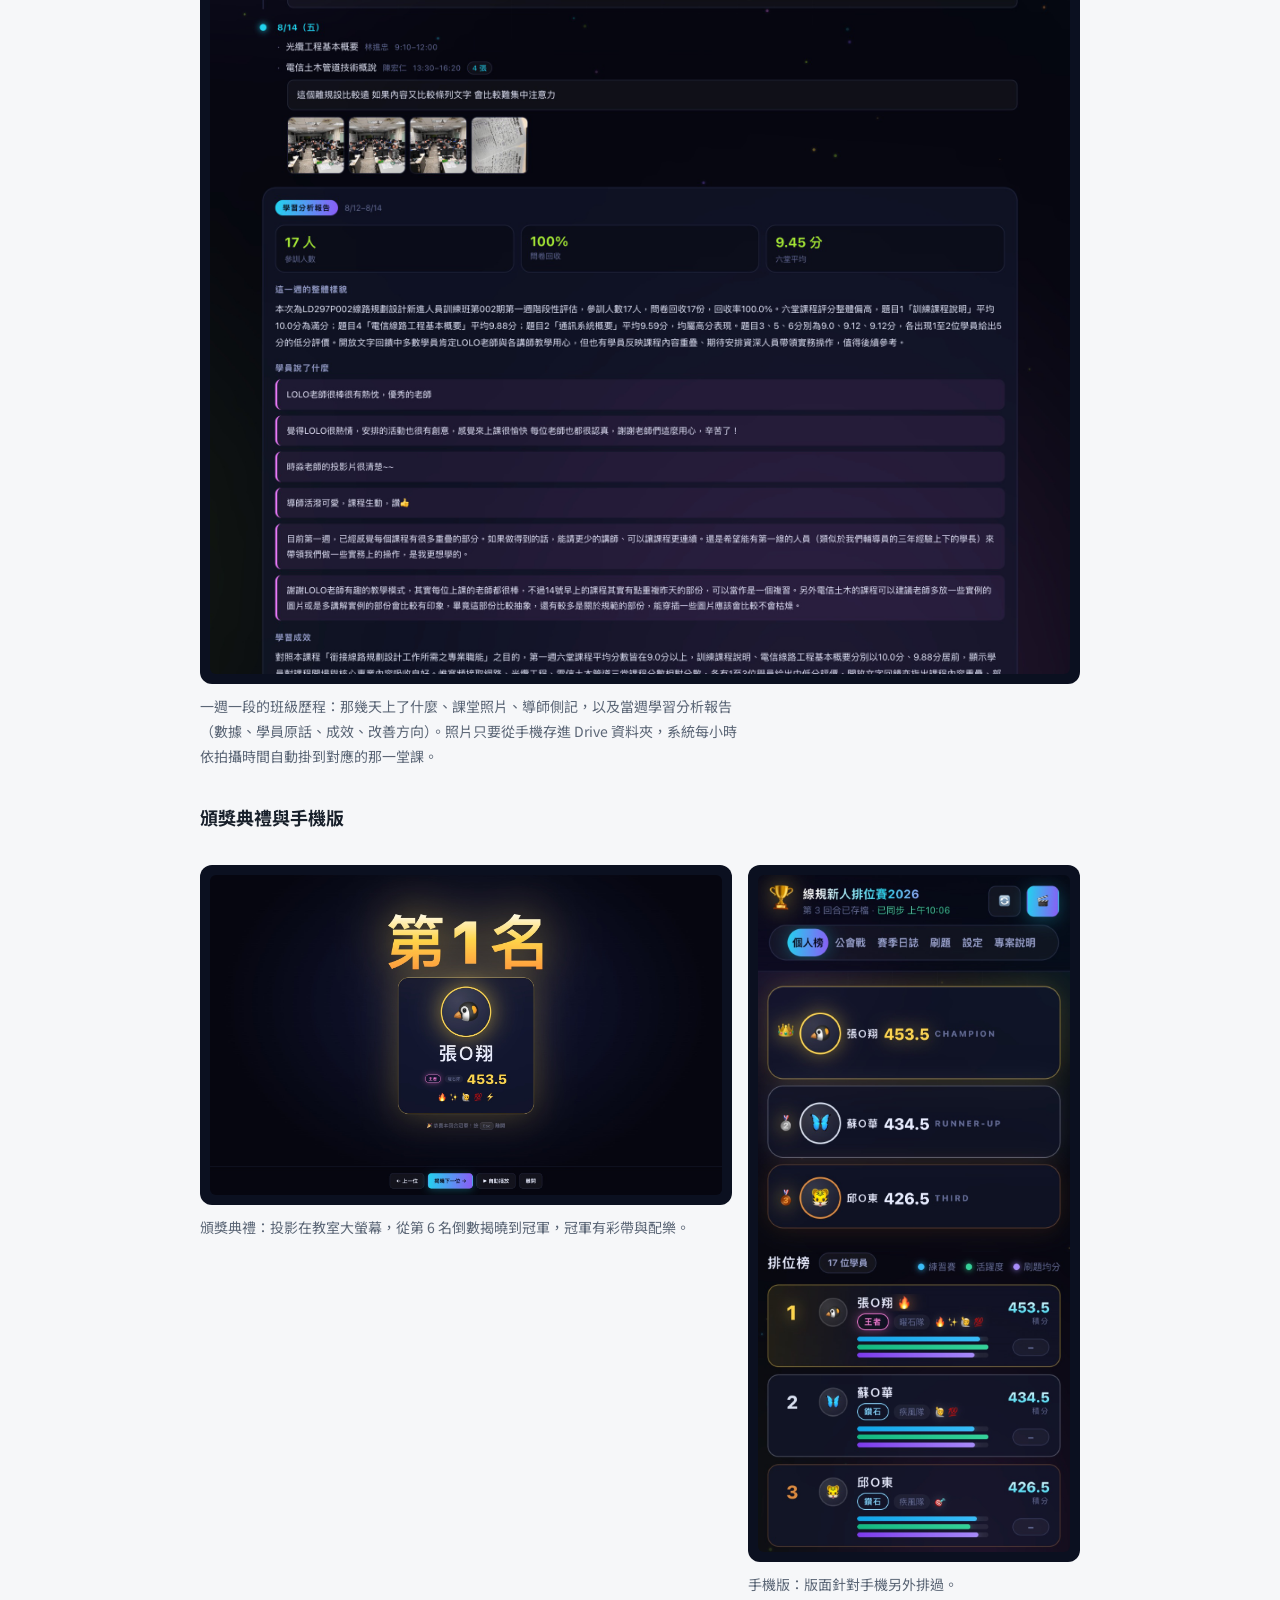
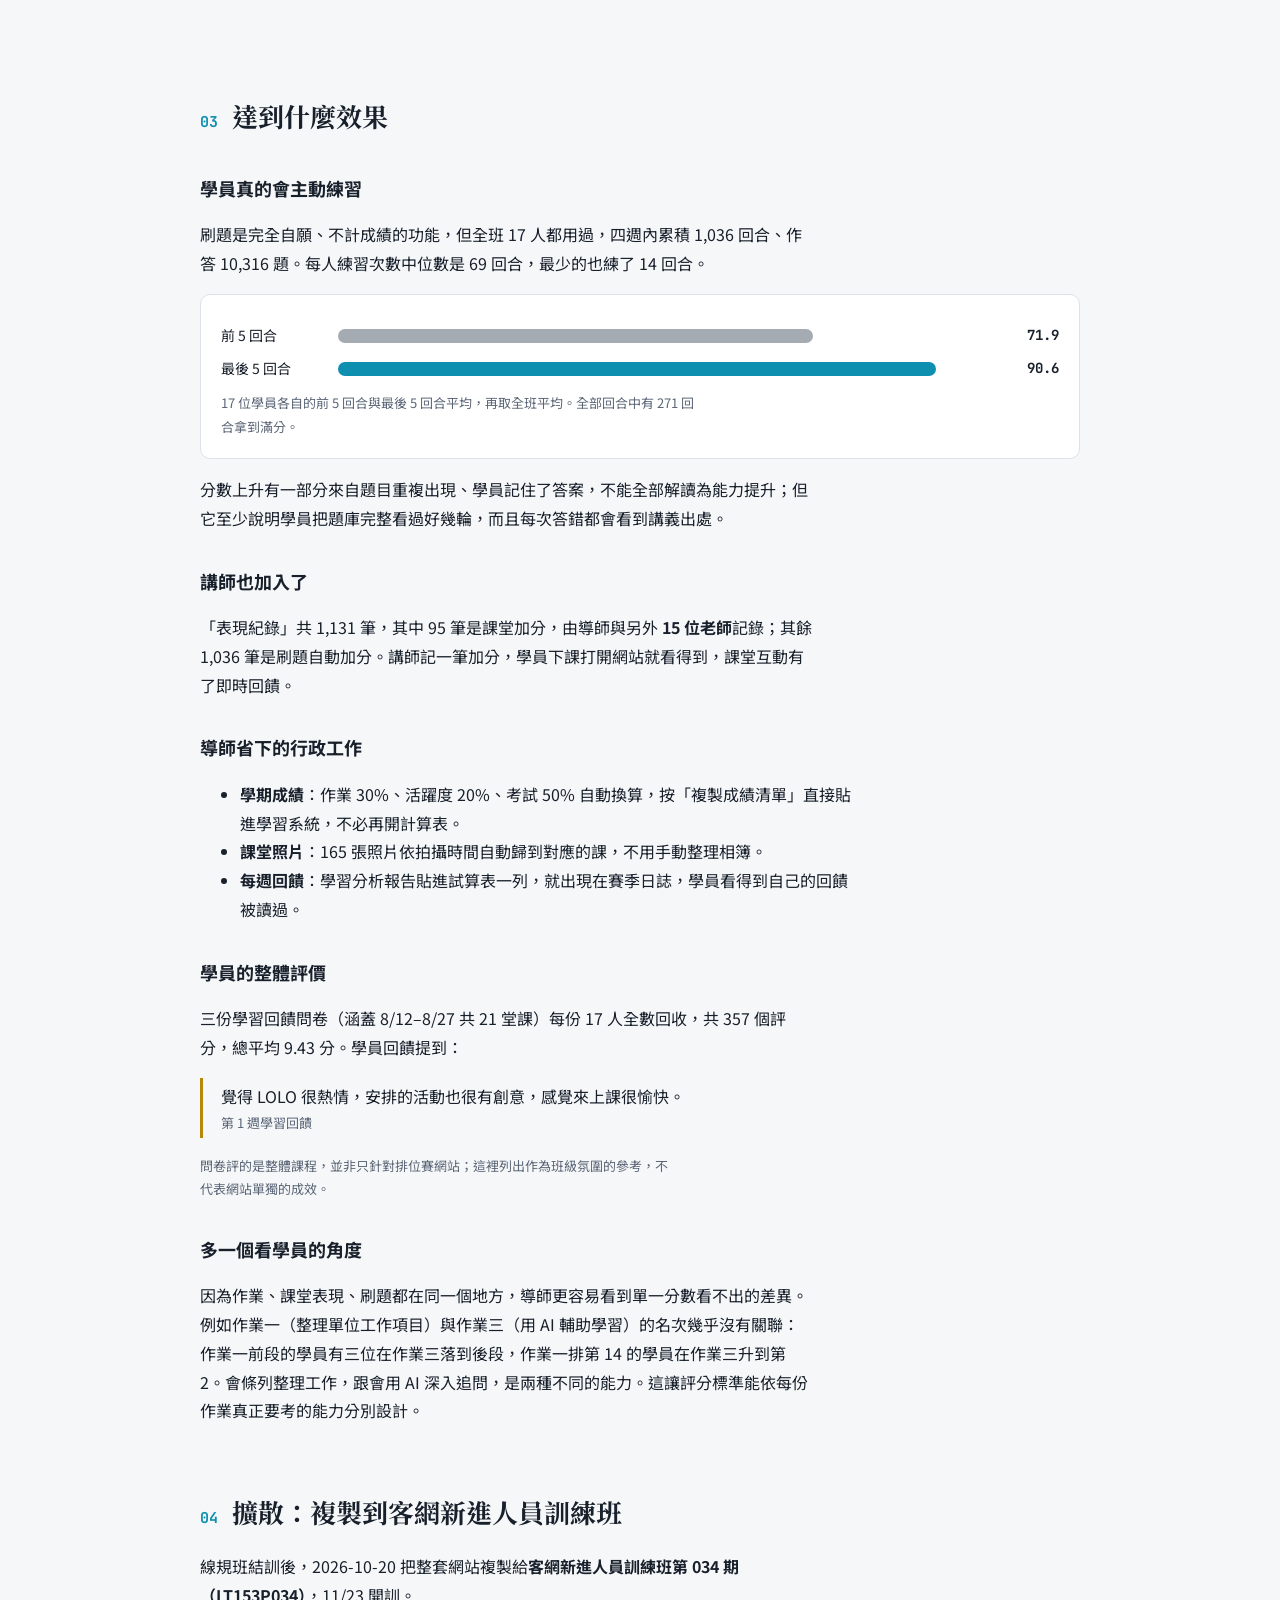
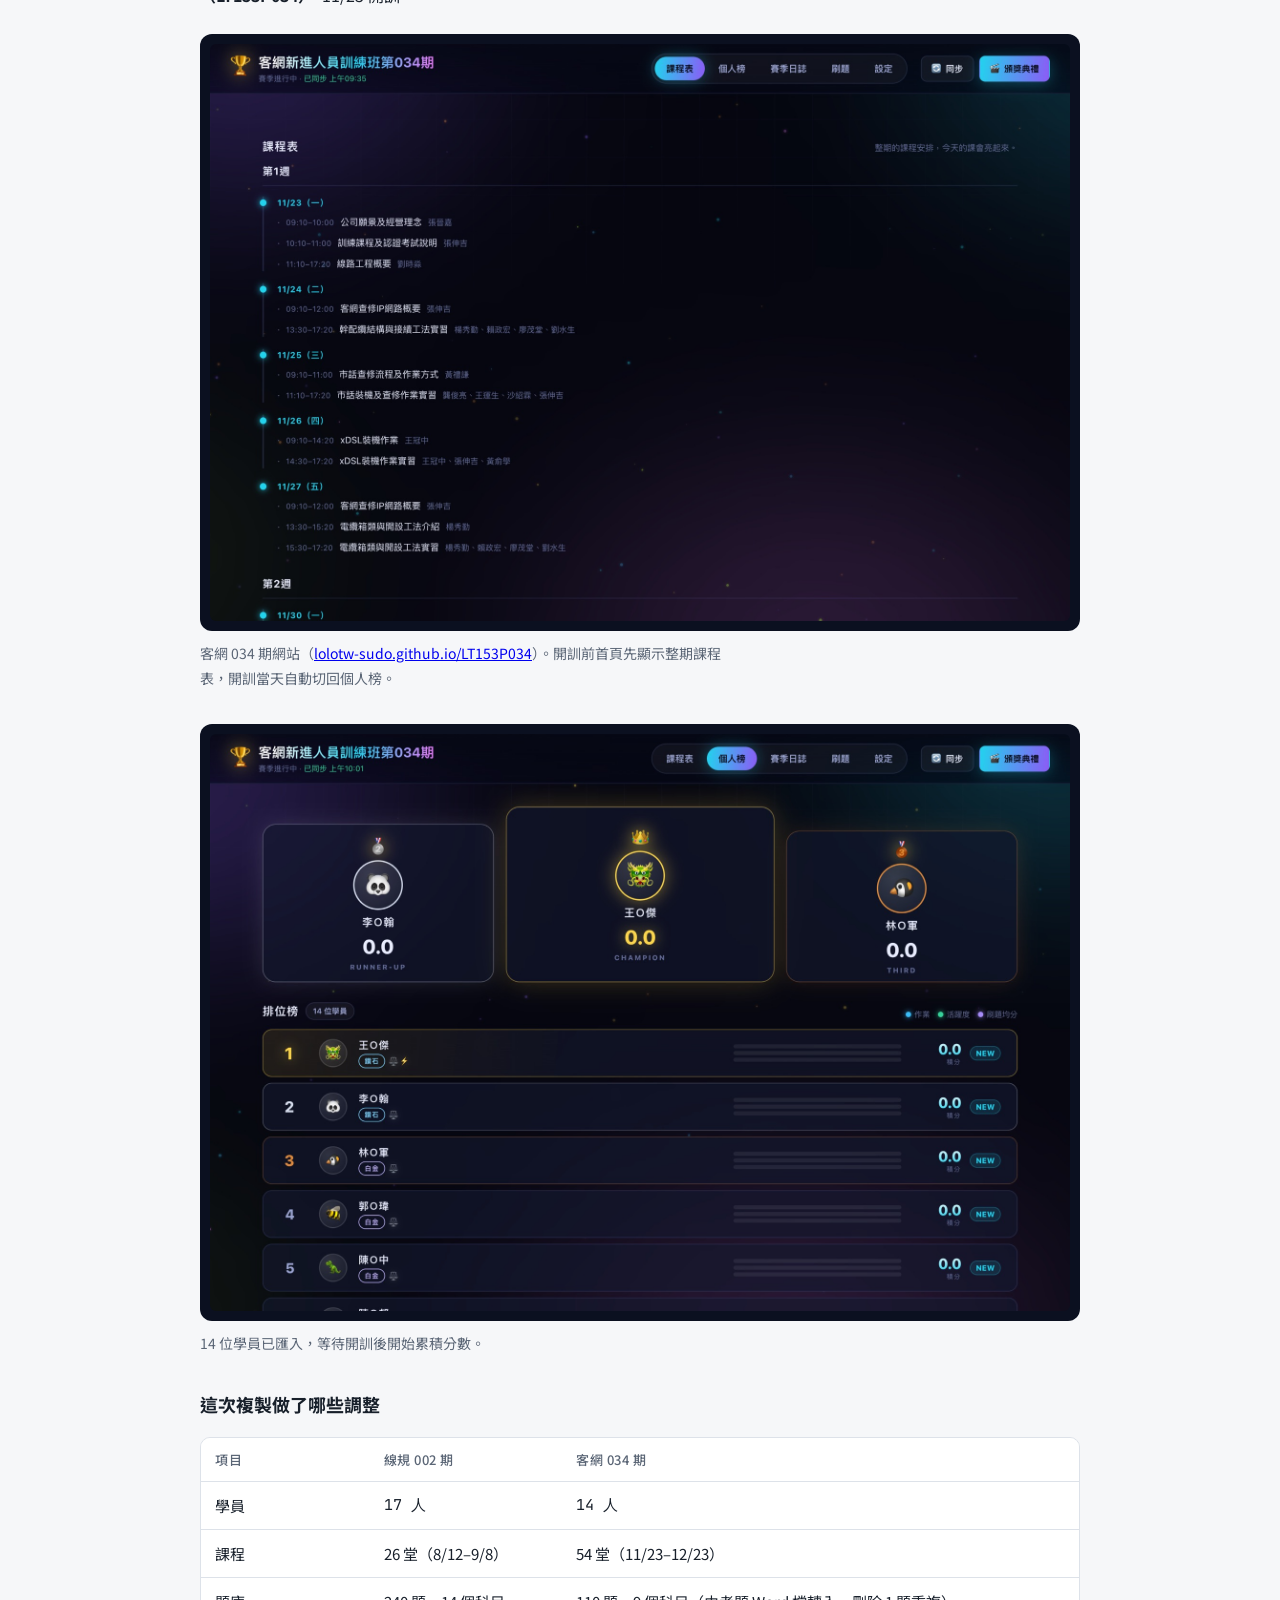
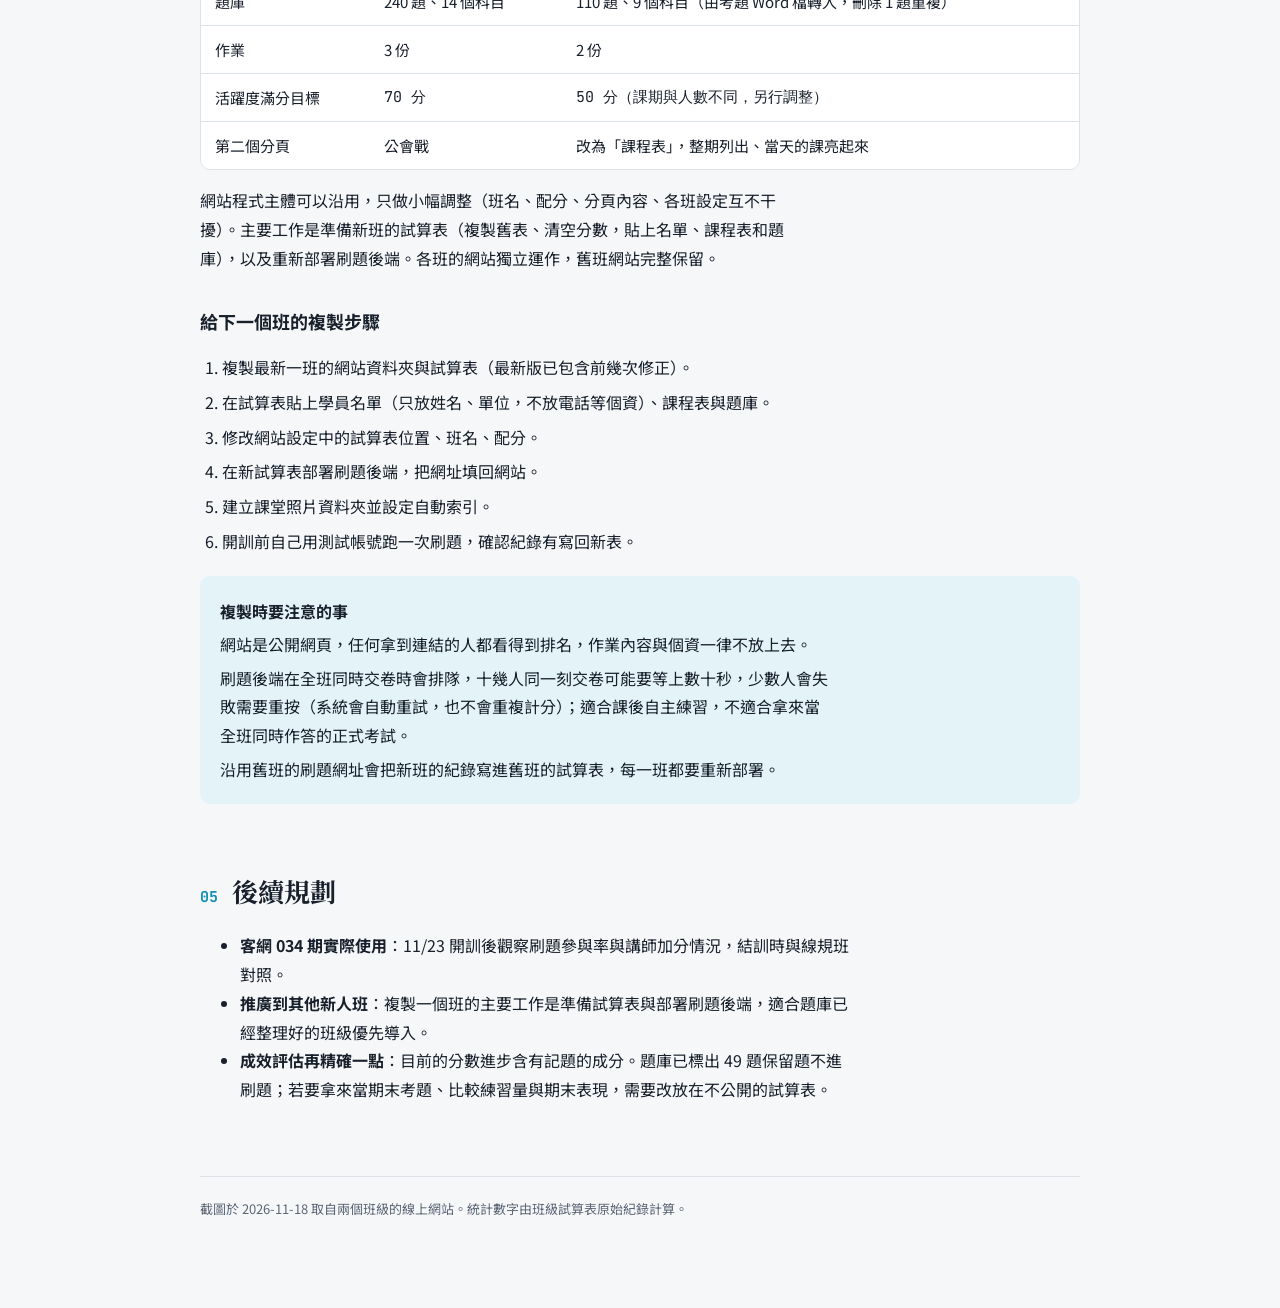
==== commit c6836436: "專案說明：賽季日誌那一列重點加粗 Co-Authored-By: Claude Opus 5.5 <noreply@anthropic.com>" ====
--- a/report/index.html
+++ b/report/index.html
@@ -110,7 +110,7 @@
       <tr><td>課堂上的主動表現很難被看見，也<strong>很難量化</strong></td><td>講師在試算表記一筆加分，學員的「活躍度」就往上長，個人頁看得到是哪一堂、什麼原因</td></tr>
       <tr><td>過去沒有提供題庫讓學員練習，<strong>要到考試才知道學得如何</strong></td><td>網站內建刷題：隨機抽 10 題、當場解答並附講義出處，每次練習自動記錄並加分</td></tr>
       <tr><td>期末要手動把作業、表現、考試按比重算成學期成績</td><td>同一份資料自動算出 0–100 學期成績，按一下複製，直接貼進學習系統</td></tr>
-      <tr><td>過去沒有每週學習分析報告；課堂照片只在導師寫報告時用到</td><td>「賽季日誌」把每天的課、講師、照片和每週學習分析報告串成一條時間軸，照片成為學員也看得到的班級紀錄</td></tr>
+      <tr><td>過去沒有每週學習分析報告；課堂照片只在導師寫報告時用到</td><td>「賽季日誌」把<strong>每天的課、講師、照片和每週學習分析報告串成一條時間軸</strong>，照片成為學員也看得到的班級紀錄</td></tr>
     </tbody>
   </table></div>
   <p>整個網站從發想、設計到上線，第一版全程用手機完成。它不需要伺服器，也沒有任何費用：網頁放在 GitHub Pages，資料放在 Google 試算表，導師只要會改試算表就能維運。</p>
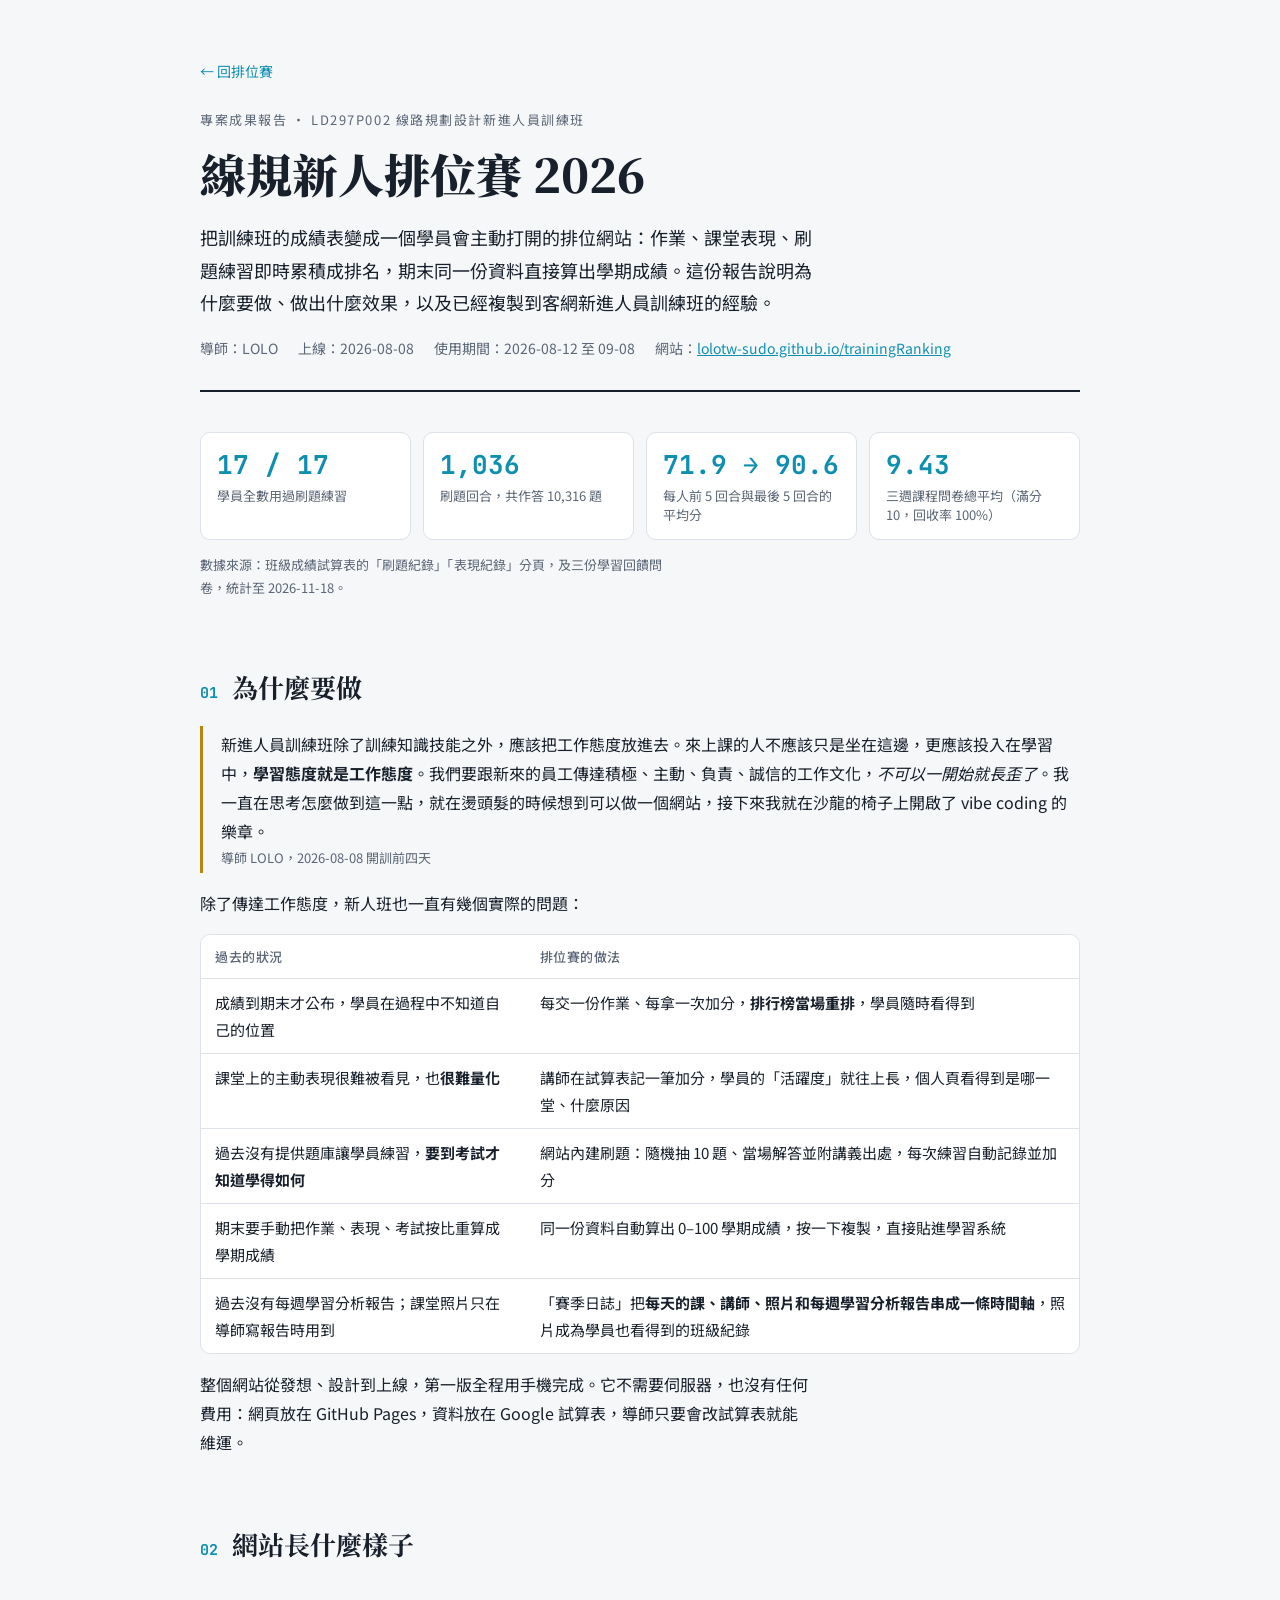
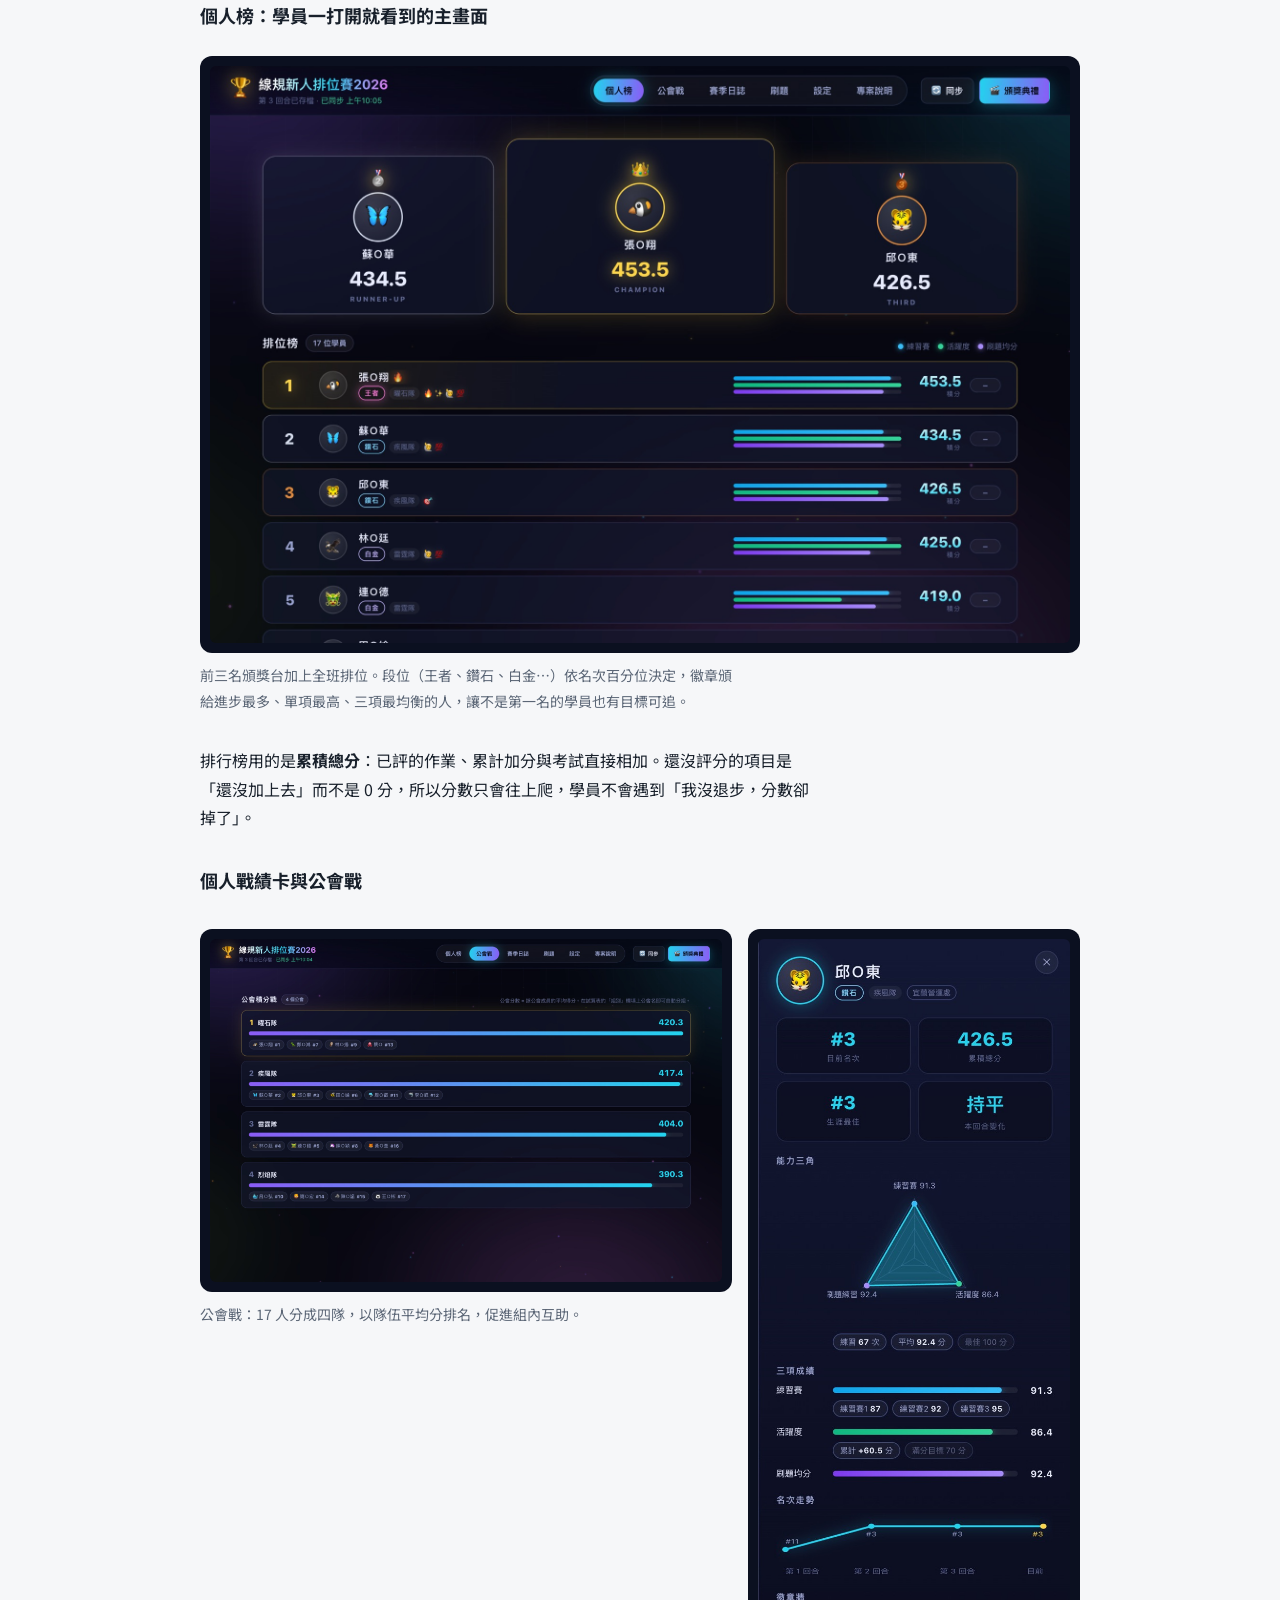
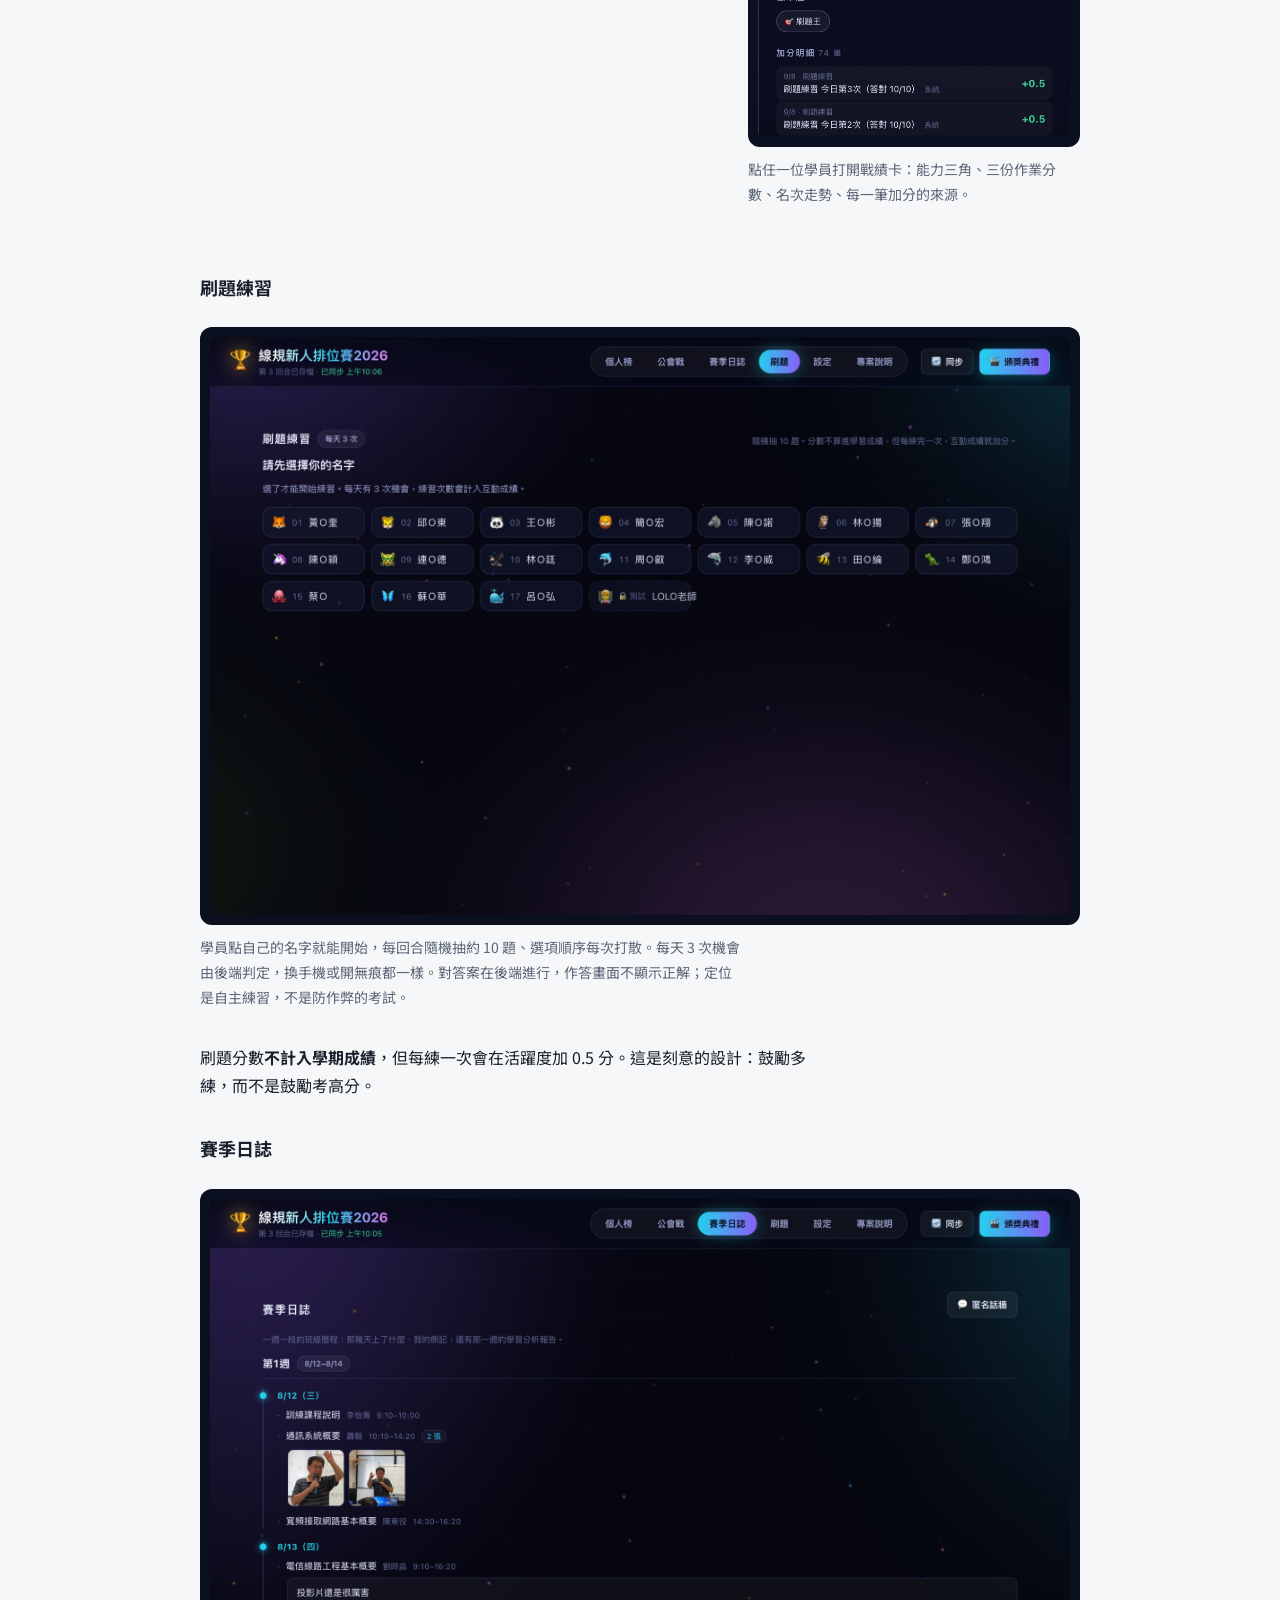
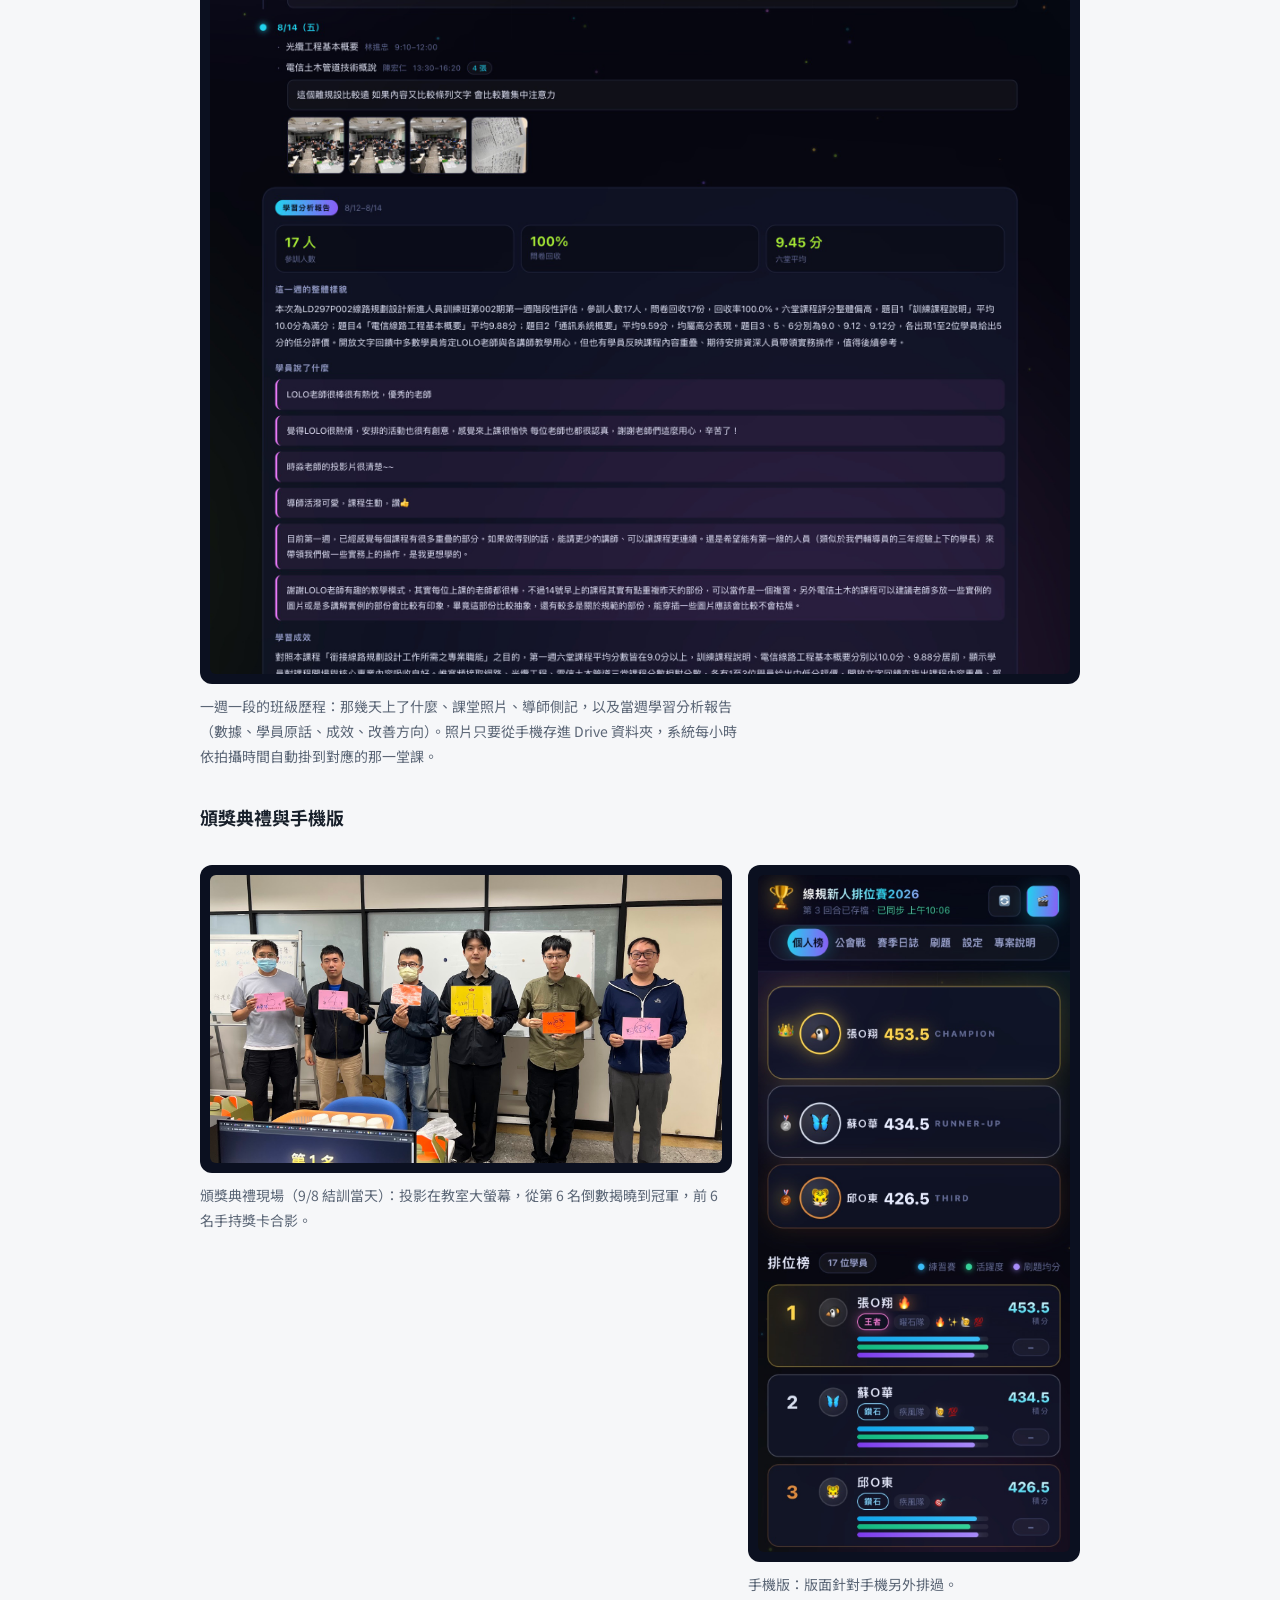
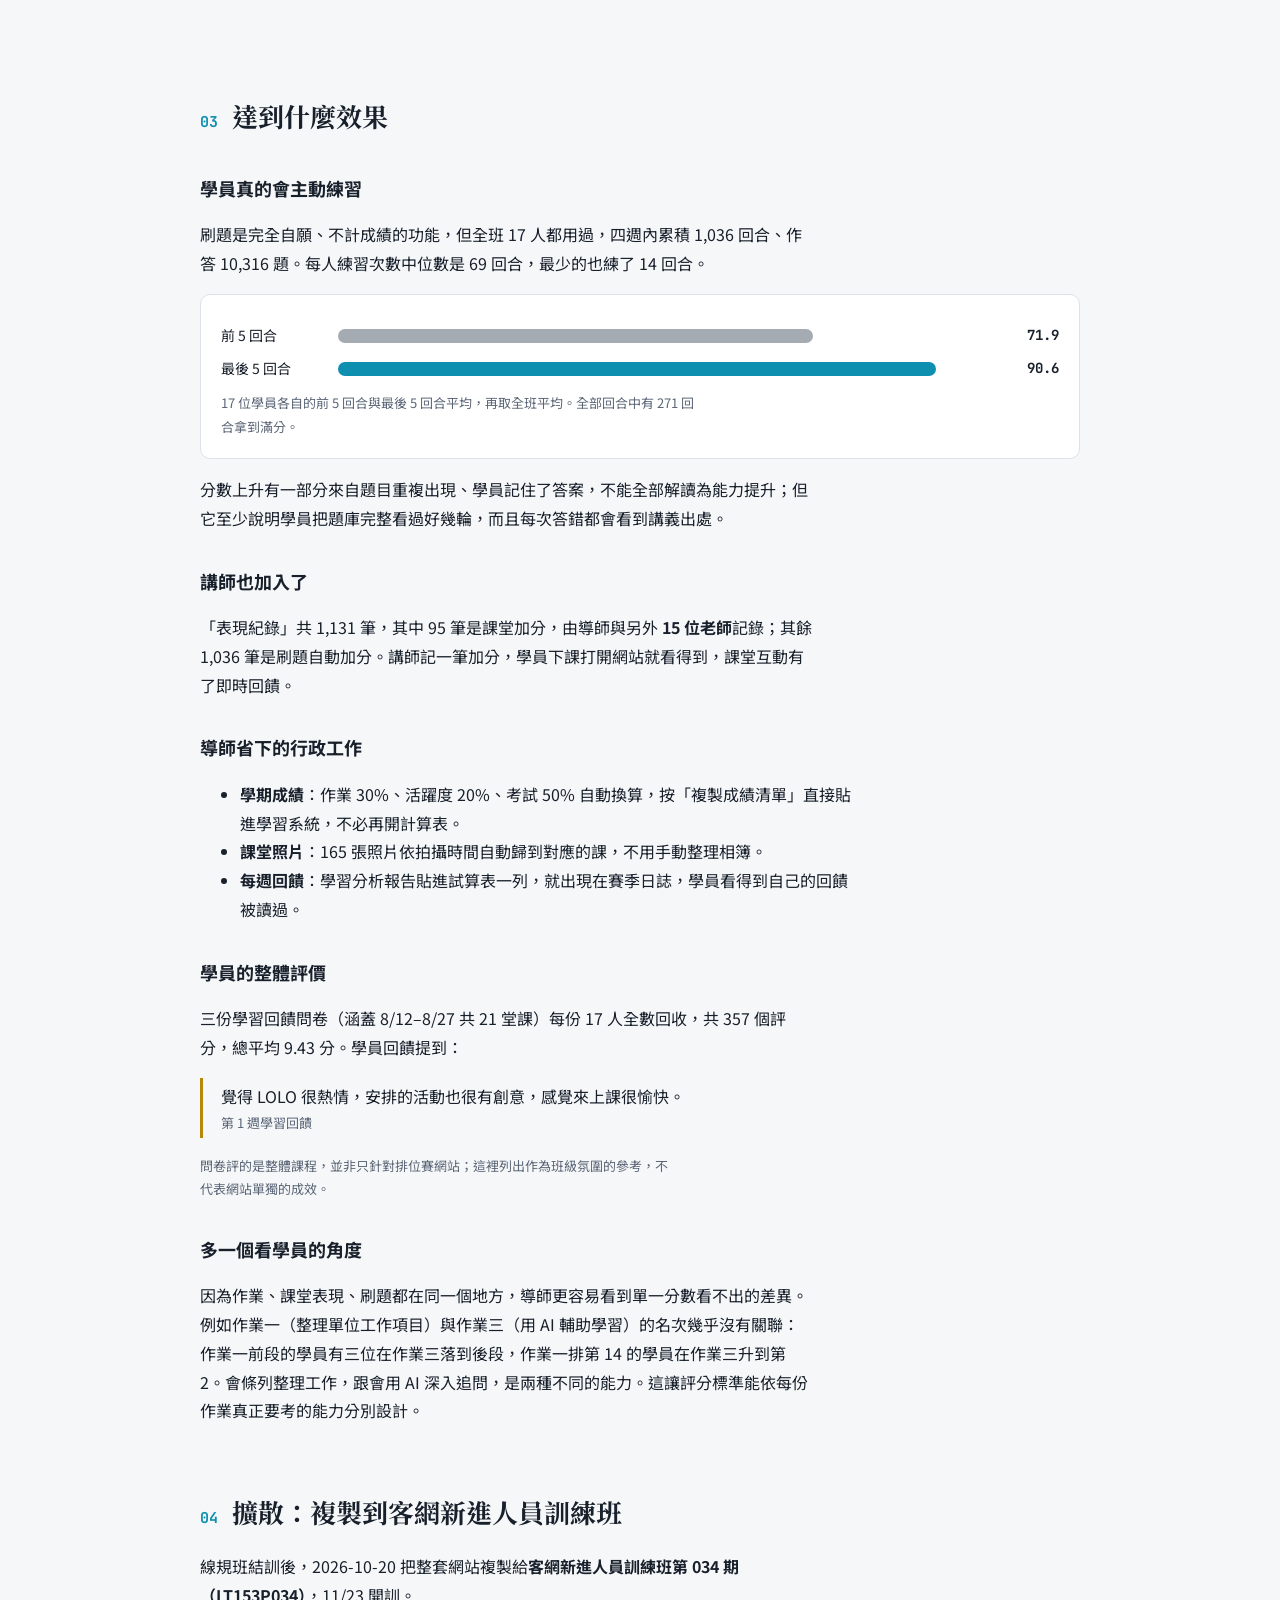
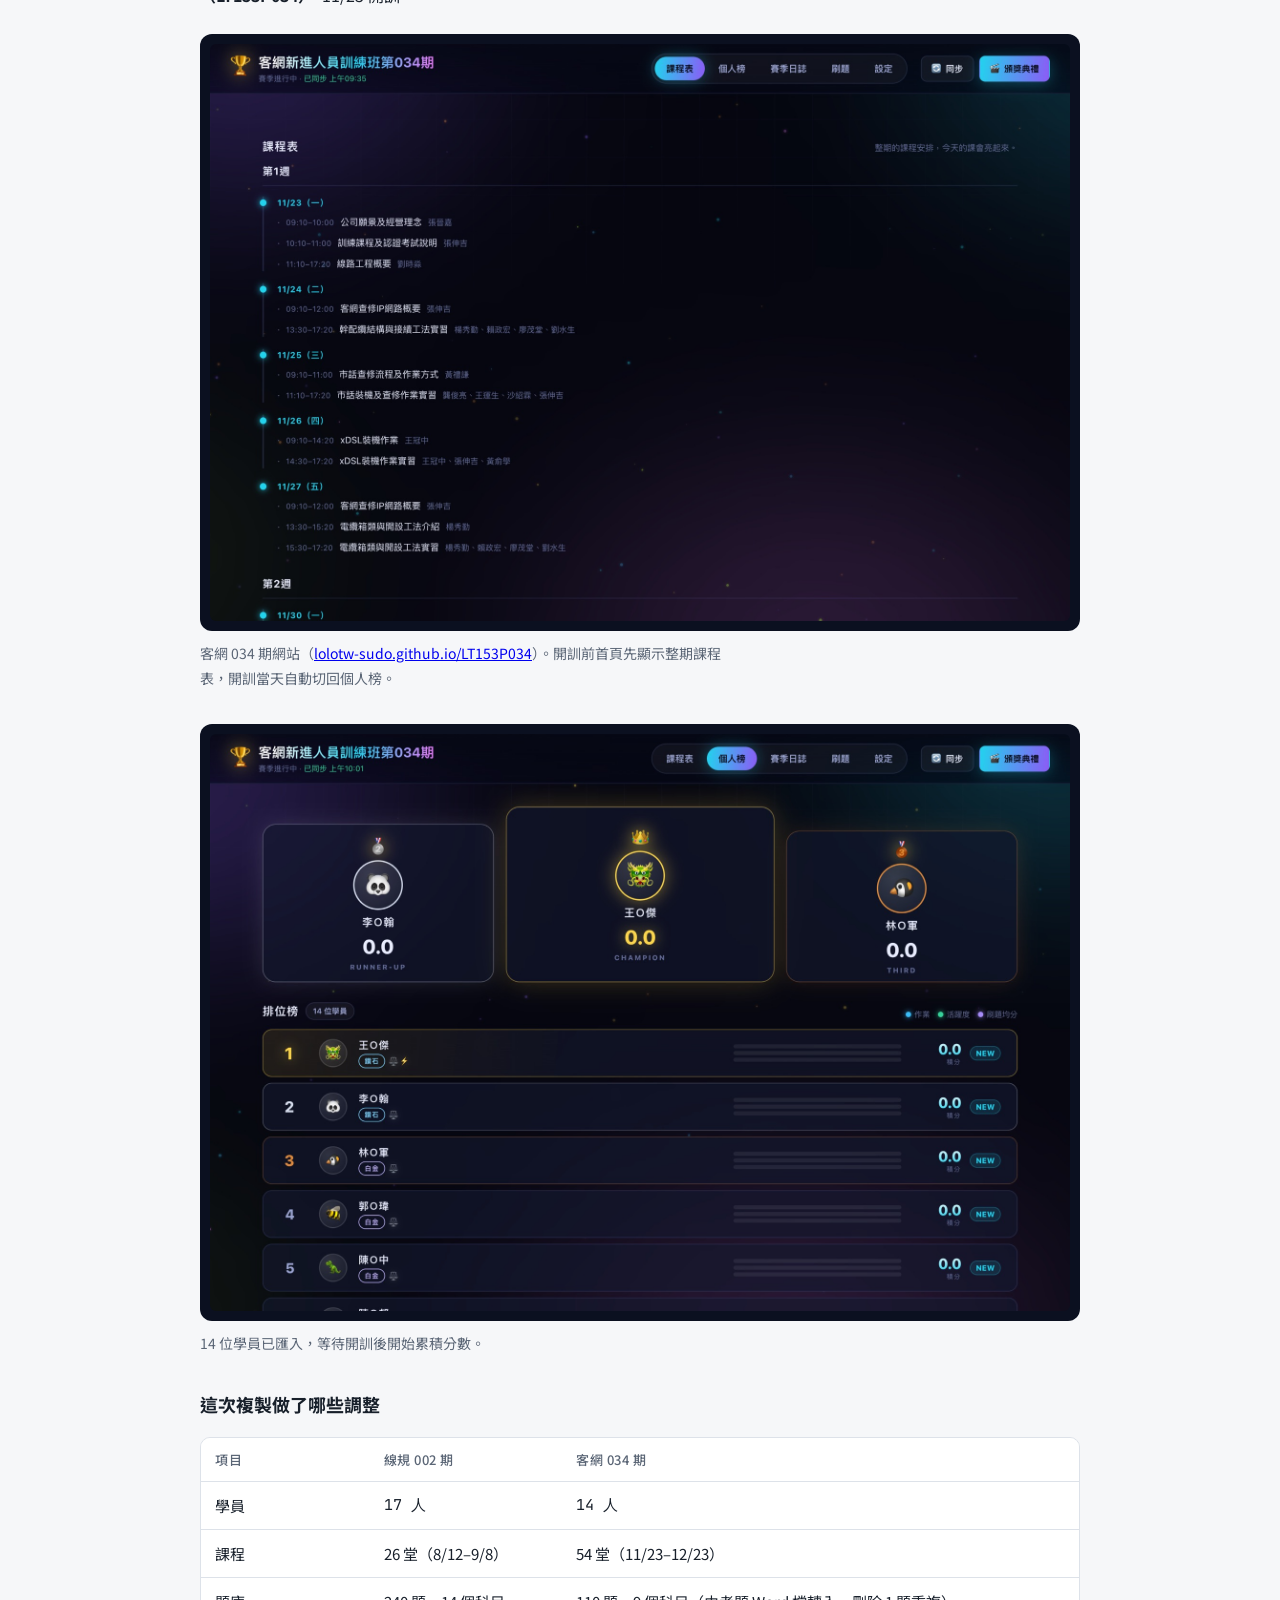
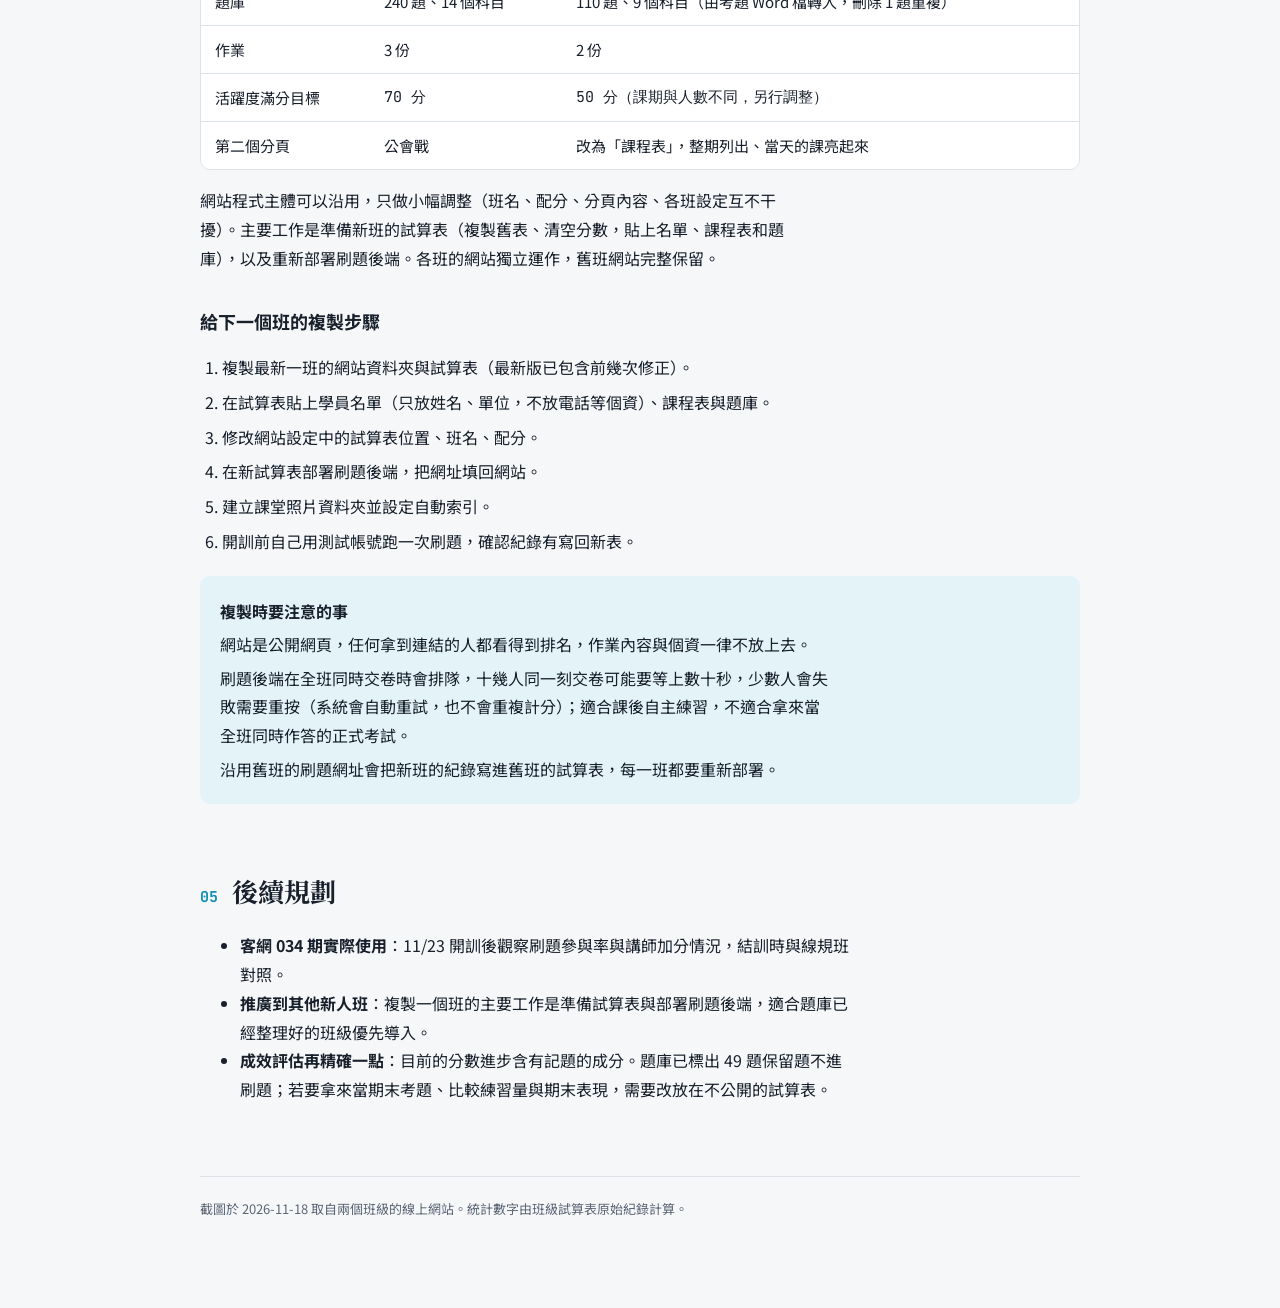
==== commit 026b2ad5: "專案說明：頒獎典禮改放現場照片 Co-Authored-By: Claude Sonnet 5.5 <noreply@anthropic.com>" ====
--- a/report/index.html
+++ b/report/index.html
@@ -154,8 +154,8 @@
   <h3>頒獎典禮與手機版</h3>
   <div class="pair">
     <figure>
-      <div class="shot"><img src="img/07-ceremony.jpg" alt="頒獎典禮全螢幕畫面：第 1 名揭曉" loading="lazy"></div>
-      <figcaption>頒獎典禮：投影在教室大螢幕，從第 6 名倒數揭曉到冠軍，冠軍有彩帶與配樂。</figcaption>
+      <div class="shot"><img src="img/07-ceremony-photo.jpg" alt="頒獎典禮現場：六位學員手持獎卡站在螢幕前，螢幕顯示第 1 名" loading="lazy"></div>
+      <figcaption>頒獎典禮現場（9/8 結訓當天）：投影在教室大螢幕，從第 6 名倒數揭曉到冠軍，前 6 名手持獎卡合影。</figcaption>
     </figure>
     <figure class="narrow">
       <div class="shot"><img src="img/06-mobile.jpg" alt="手機版個人榜" loading="lazy"></div>
